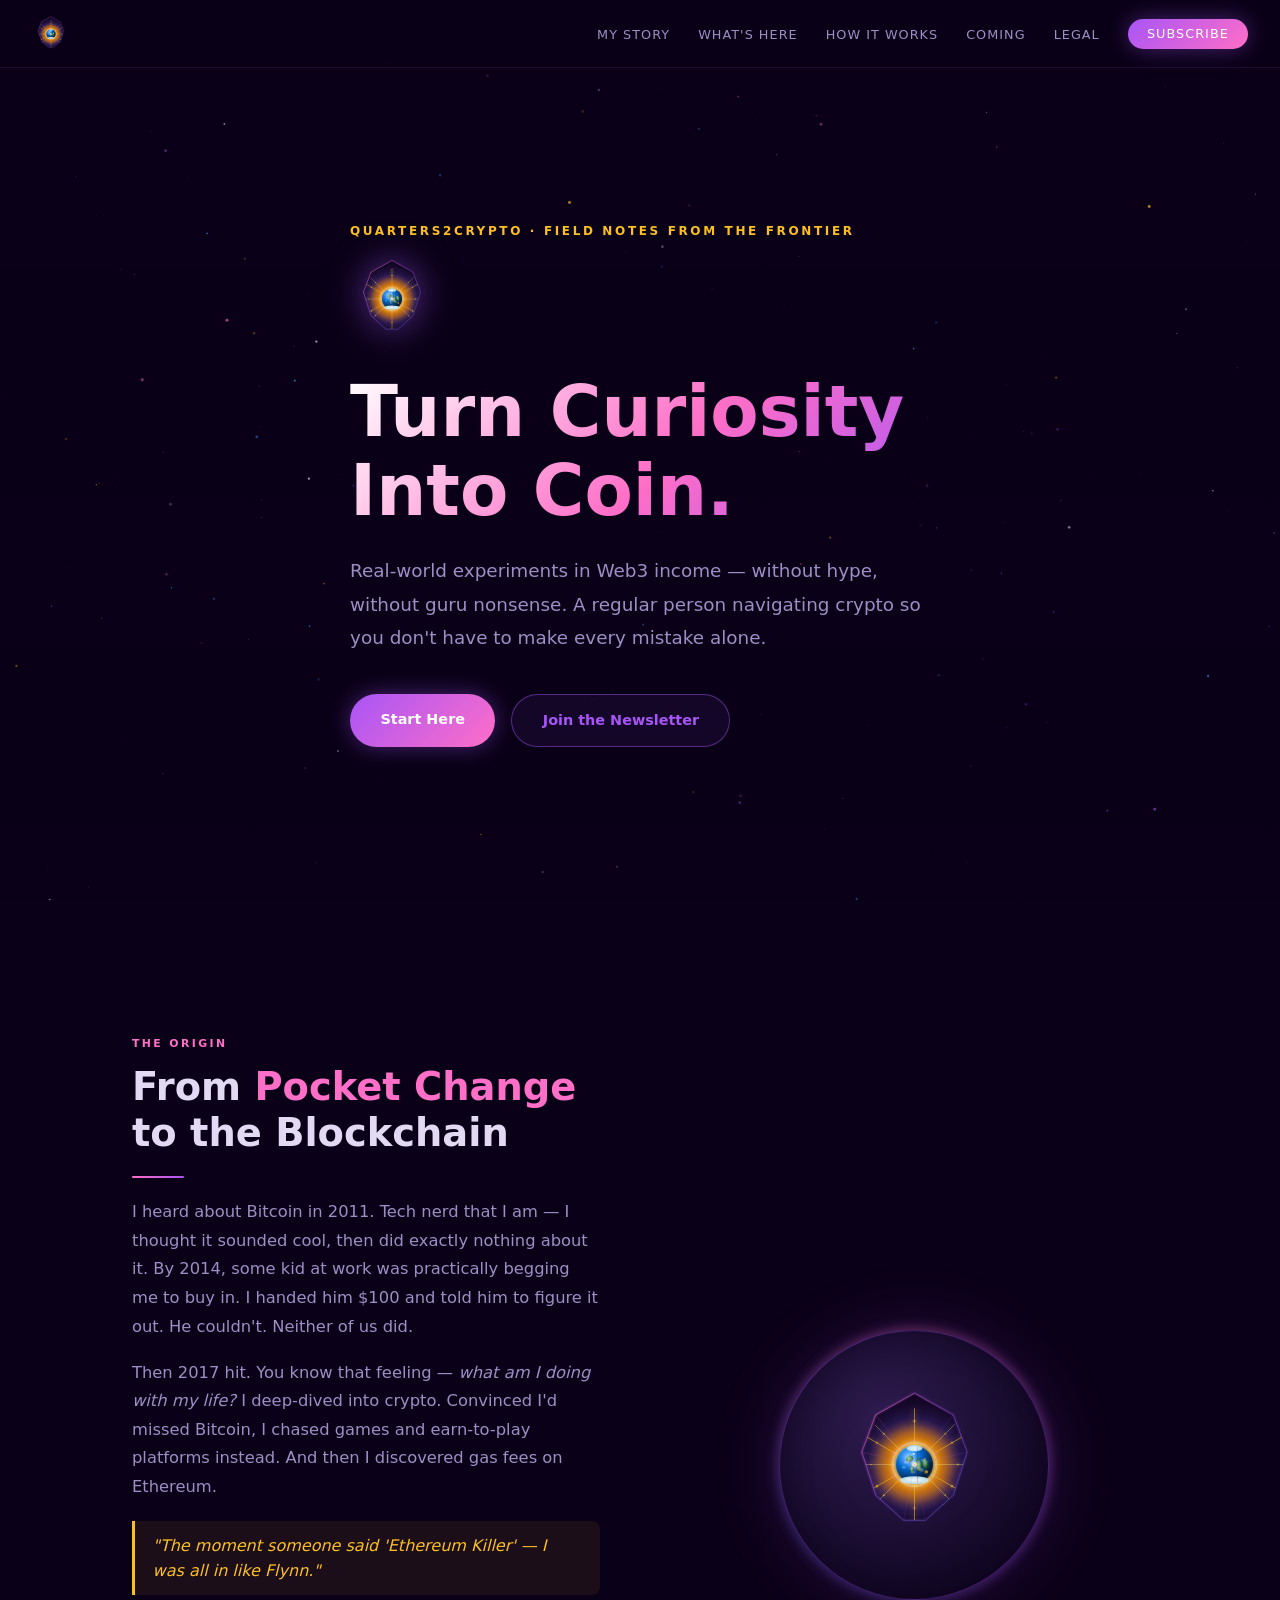
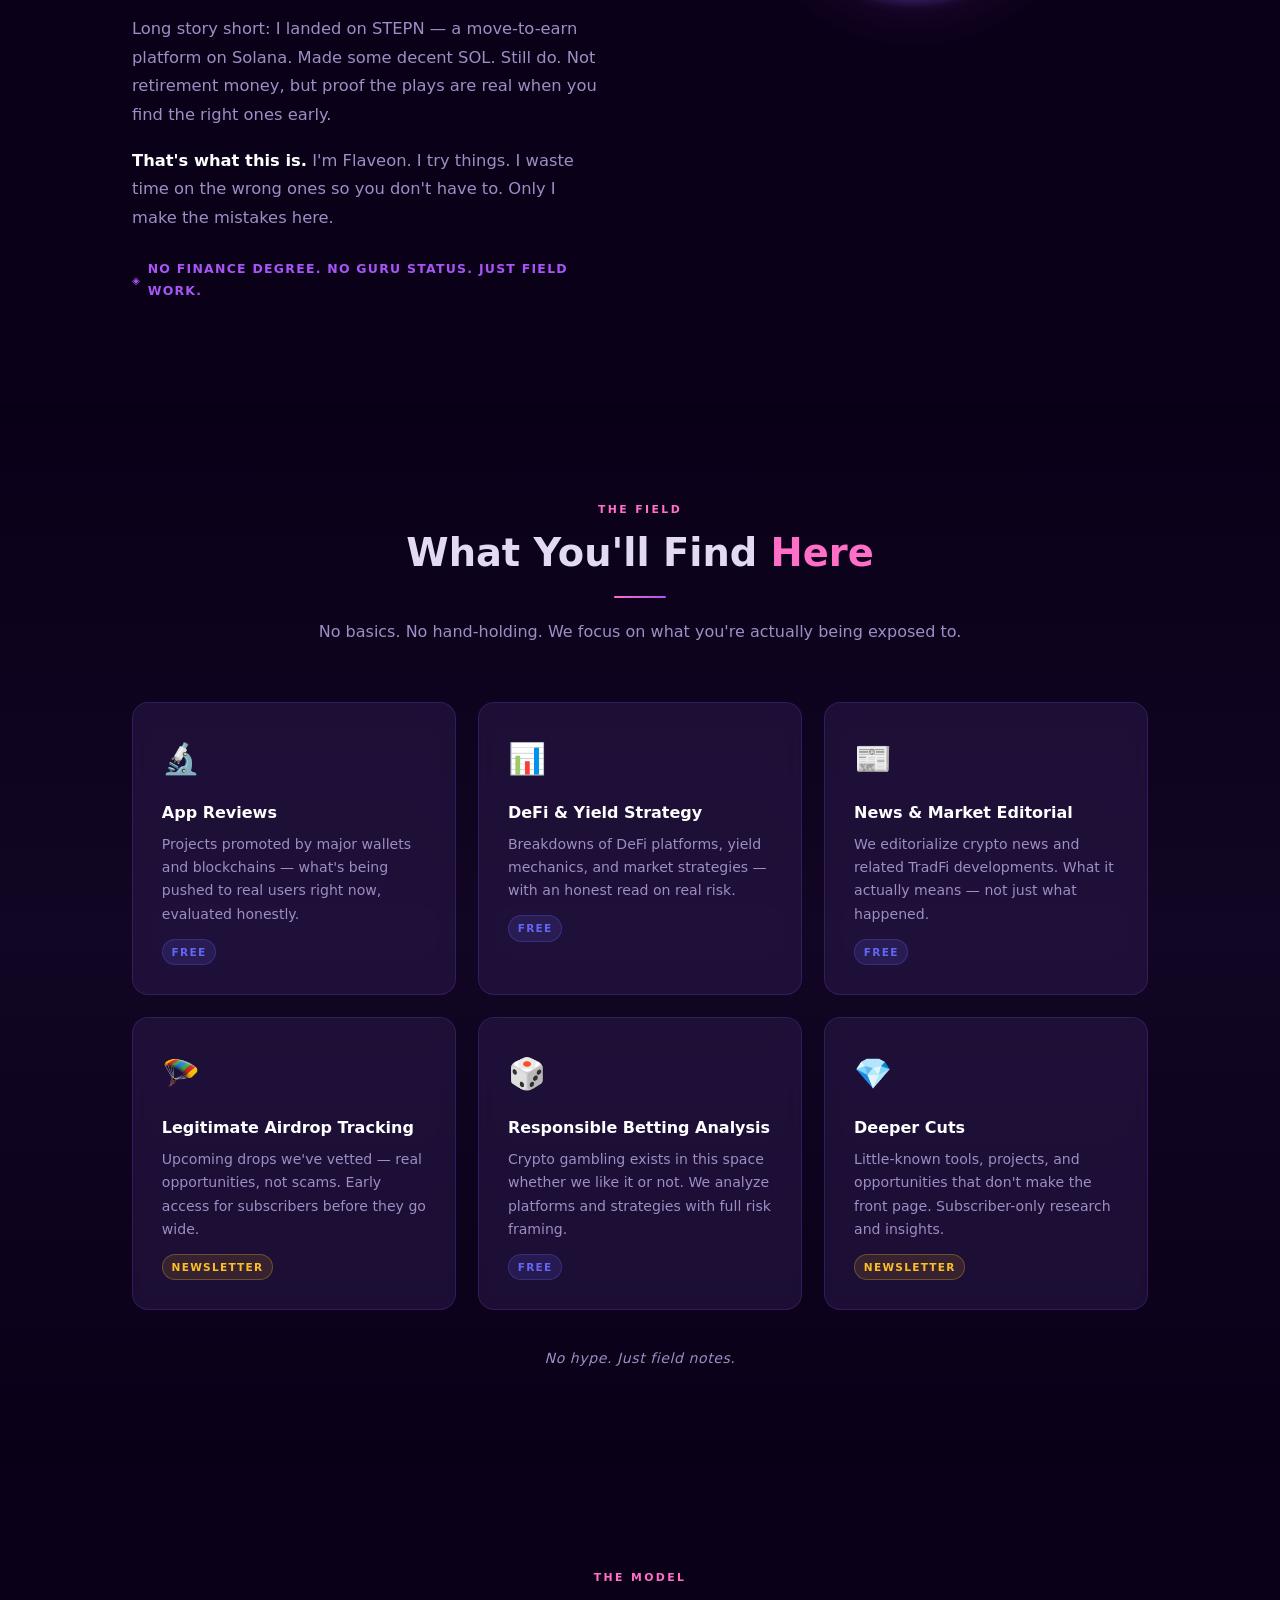
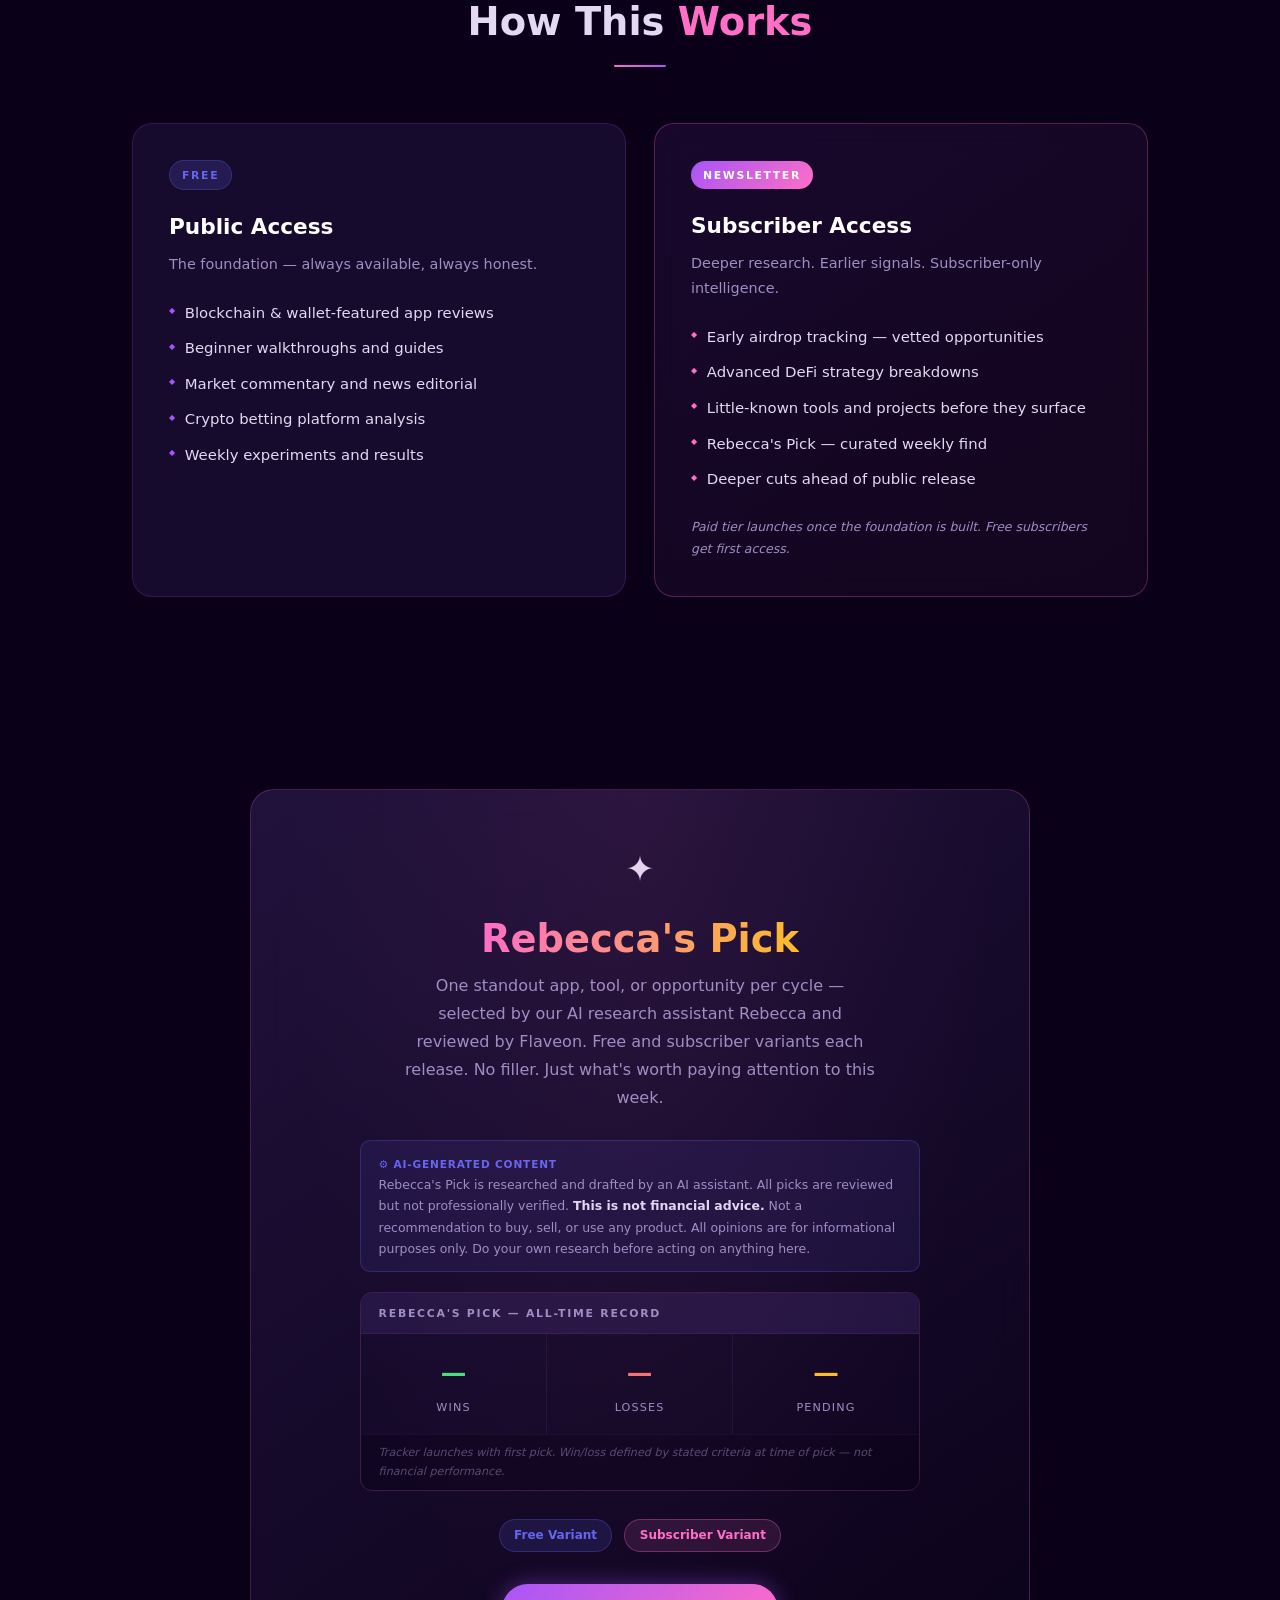
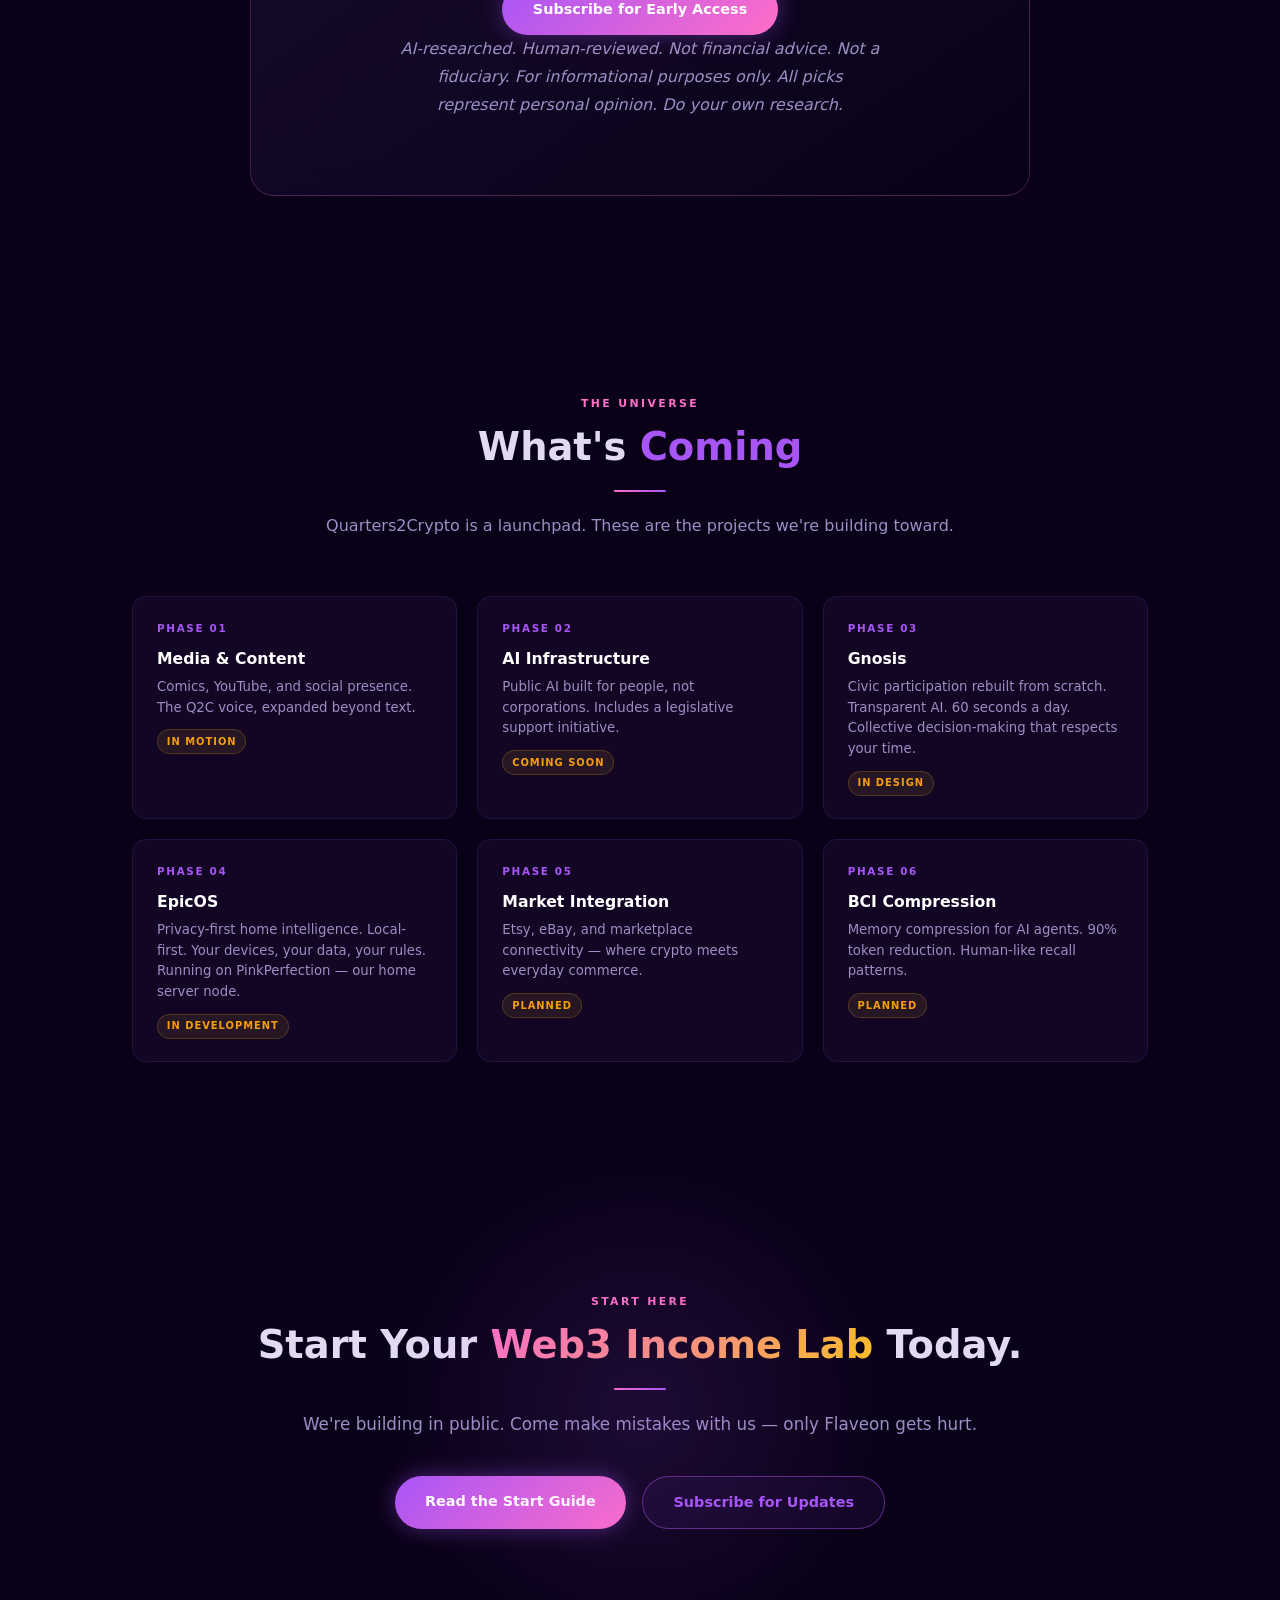
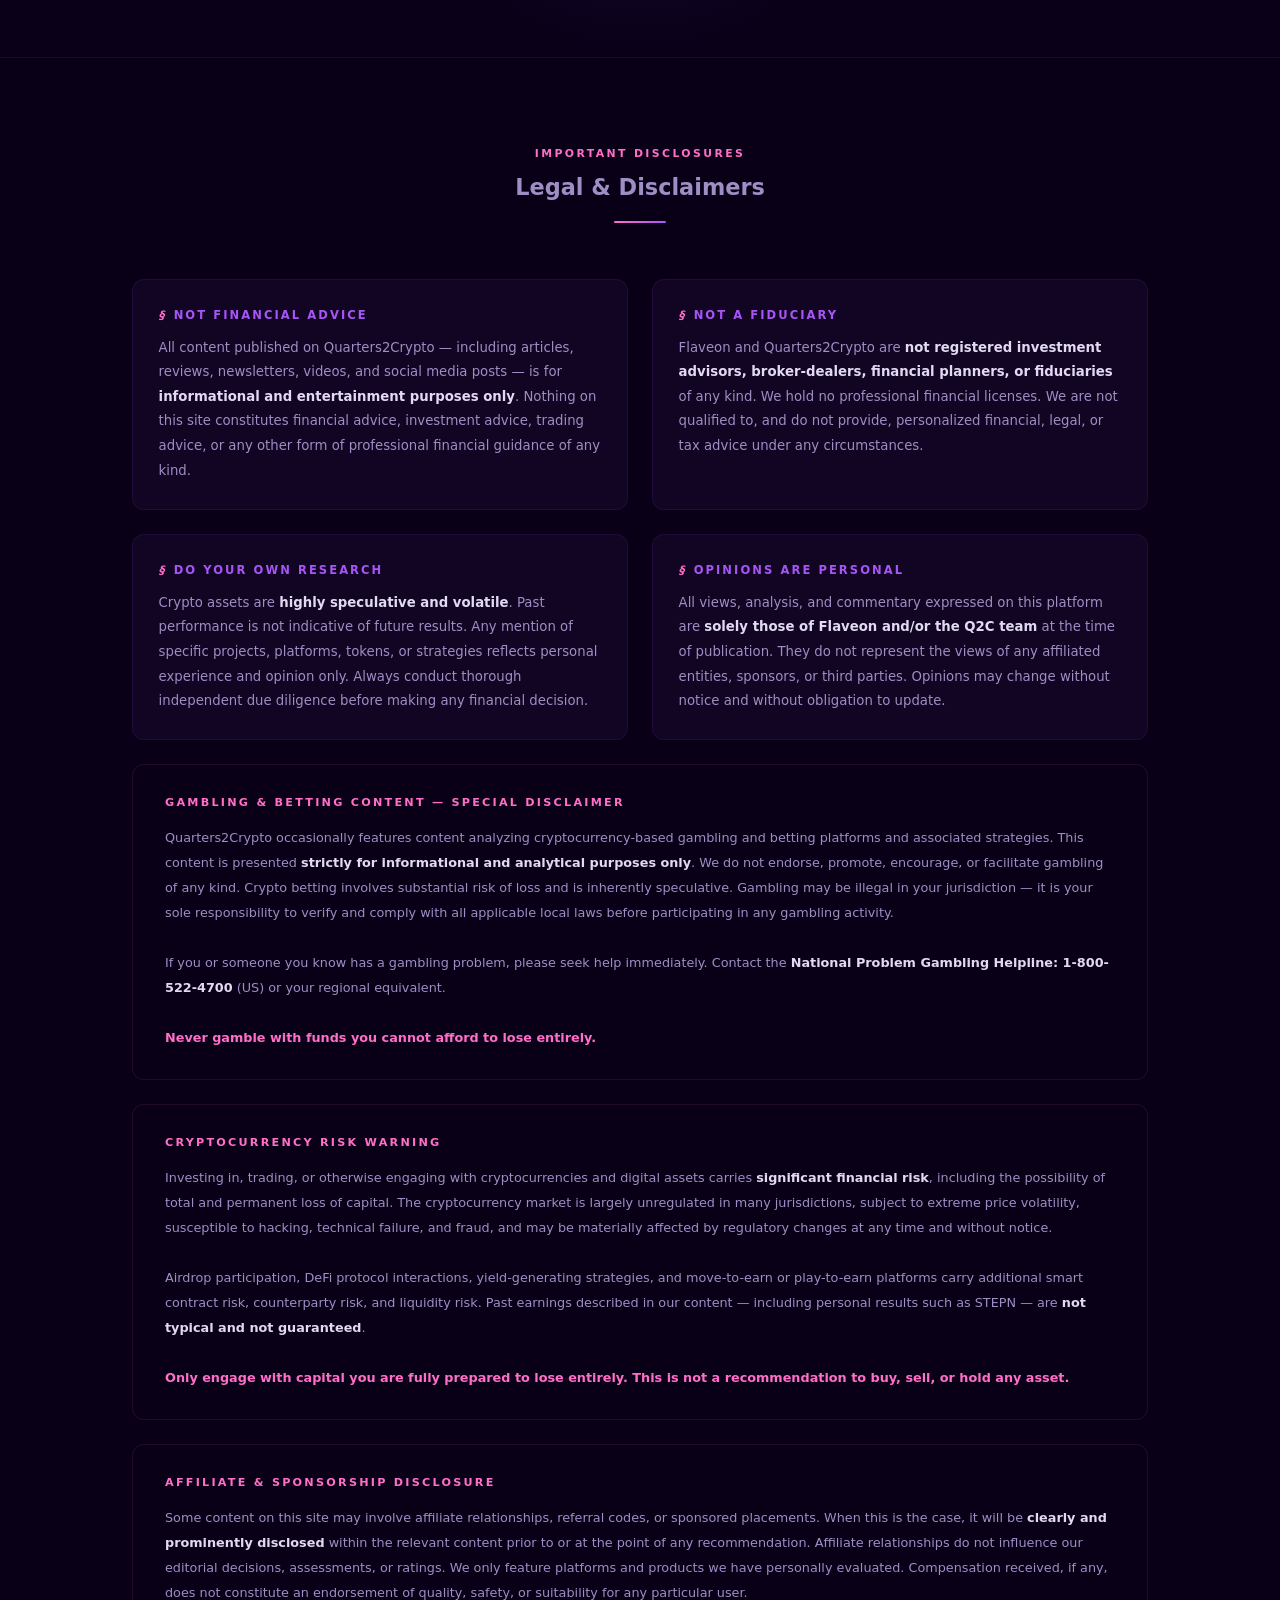
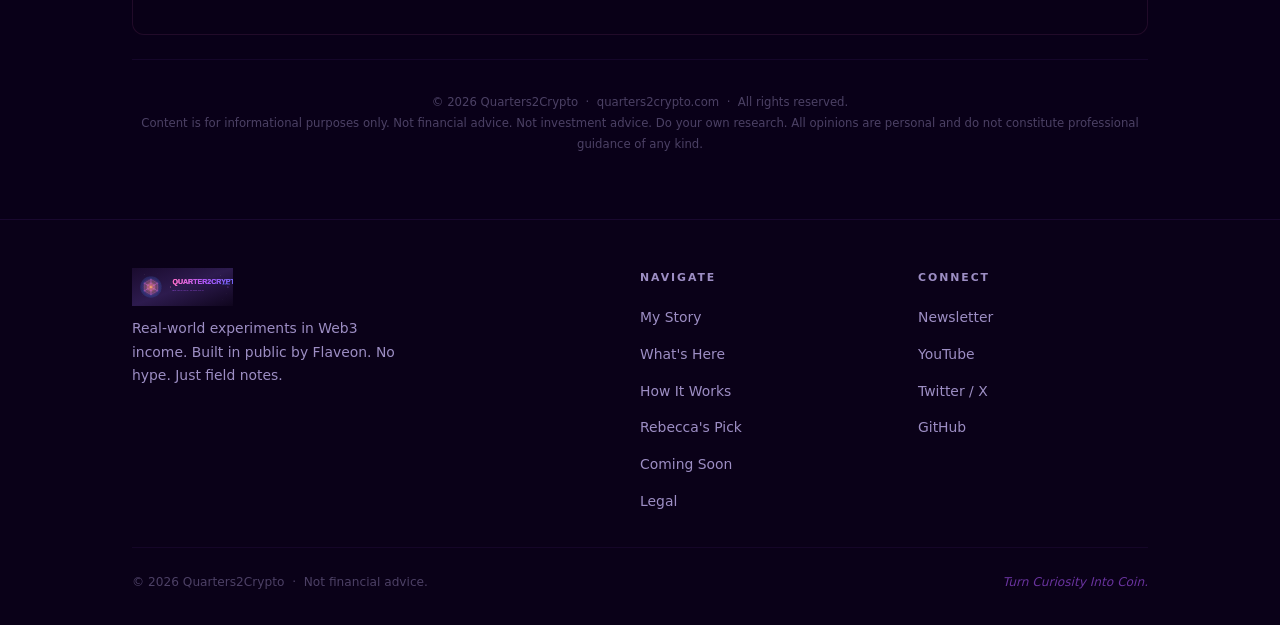
==== index.html @ 743b3852 "Deploy site with index.html, SVG assets, and .nojekyll Adds the full Q2C landing page, logo/icon SVG" ====
<!DOCTYPE html>
<html lang="en">
<head>
  <meta charset="UTF-8">
  <meta name="viewport" content="width=device-width, initial-scale=1.0">
  <title>Quarters2Crypto — Turn Curiosity Into Coin</title>
  <meta name="description" content="Real-world experiments in Web3 income — without hype, without guru nonsense. App reviews, DeFi breakdowns, airdrop tracking, and more by Flaveon.">
  <style>
    :root {
      --bg-0:       #0a0118;
      --bg-1:       #1a0b2e;
      --bg-2:       #2d1b4e;
      --pink:       #ff6ec7;
      --violet:     #a855f7;
      --indigo:     #6366f1;
      --gold:       #fbbf24;
      --gold-dim:   #f59e0b;
      --blue:       #4da6ff;
      --white:      #ffffff;
      --text:       #e2d9f3;
      --muted:      #9d8ec4;
      --card:       rgba(45,27,78,0.5);
      --border:     rgba(168,85,247,0.18);
      --nav-h:      68px;
      --glow-v:     0 0 22px rgba(168,85,247,0.4);
      --glow-p:     0 0 22px rgba(255,110,199,0.4);
      --glow-g:     0 0 22px rgba(251,191,36,0.35);
      --ease:       0.3s ease;
      --radius:     16px;
    }
    *, *::before, *::after { box-sizing: border-box; margin: 0; padding: 0; }
    html { scroll-behavior: smooth; }
    body {
      font-family: 'Segoe UI', system-ui, -apple-system, sans-serif;
      background: var(--bg-0);
      color: var(--text);
      line-height: 1.75;
      overflow-x: hidden;
    }
    a { color: var(--violet); text-decoration: none; transition: color var(--ease); }
    a:hover { color: var(--pink); }
    img { max-width: 100%; display: block; }

    /* ── STARFIELD ─────────────────────────────────── */
    #starfield {
      position: fixed; inset: 0;
      pointer-events: none; z-index: 0;
    }

    /* ── NAV ───────────────────────────────────────── */
    #nav {
      position: fixed; top: 0; left: 0; right: 0;
      height: var(--nav-h);
      display: flex; align-items: center; justify-content: space-between;
      padding: 0 2rem;
      background: rgba(10,1,24,0.82);
      backdrop-filter: blur(18px);
      -webkit-backdrop-filter: blur(18px);
      border-bottom: 1px solid rgba(168,85,247,0.12);
      z-index: 999;
      transition: background var(--ease);
    }
    #nav.scrolled { background: rgba(10,1,24,0.97); }
    .nav-brand {
      display: flex; align-items: center; gap: 0.7rem;
      text-decoration: none; flex-shrink: 0;
    }
    .nav-brand img { height: 38px; width: auto; }
    .nav-brand-text {
      font-size: 0.9rem; font-weight: 700;
      letter-spacing: 0.04em;
      background: linear-gradient(90deg, var(--pink), var(--violet));
      -webkit-background-clip: text; -webkit-text-fill-color: transparent;
      background-clip: text;
      display: none;
    }
    .nav-links {
      list-style: none; display: flex;
      align-items: center; gap: 1.75rem;
    }
    .nav-links a {
      font-size: 0.8rem; font-weight: 500;
      letter-spacing: 0.08em; text-transform: uppercase;
      color: var(--muted); transition: color var(--ease);
    }
    .nav-links a:hover, .nav-links a.active { color: var(--pink); }
    .nav-sub {
      padding: 0.45rem 1.2rem;
      background: linear-gradient(135deg, var(--violet), var(--pink));
      border-radius: 999px; font-size: 0.8rem; font-weight: 700;
      color: #fff !important; letter-spacing: 0.04em;
      box-shadow: var(--glow-v);
      transition: box-shadow var(--ease), transform var(--ease);
    }
    .nav-sub:hover { box-shadow: var(--glow-p); transform: translateY(-1px); color: #fff !important; }
    .hamburger {
      display: none; flex-direction: column;
      gap: 5px; cursor: pointer; padding: 4px;
    }
    .hamburger span {
      display: block; width: 22px; height: 2px;
      background: var(--text); border-radius: 2px;
      transition: all var(--ease);
    }

    /* ── LAYOUT HELPERS ────────────────────────────── */
    .wrap { max-width: 1080px; margin: 0 auto; padding: 0 2rem; }
    section { position: relative; z-index: 1; }
    .eyebrow {
      display: inline-block; font-size: 0.68rem; font-weight: 800;
      letter-spacing: 0.22em; text-transform: uppercase;
      color: var(--pink); margin-bottom: 0.7rem;
    }
    .divider {
      width: 52px; height: 2px; border-radius: 2px;
      background: linear-gradient(90deg, var(--pink), var(--violet));
      margin: 1.25rem 0;
    }
    .divider.c { margin: 1.25rem auto; }
    h1 { font-size: clamp(2.4rem,6vw,4.4rem); line-height: 1.12; font-weight: 800; }
    h2 { font-size: clamp(1.7rem,4vw,2.4rem); line-height: 1.2; font-weight: 700; }
    h3 { font-size: 1.1rem; font-weight: 700; }
    .grad-text {
      background: linear-gradient(135deg, #fff 0%, var(--pink) 55%, var(--violet) 100%);
      -webkit-background-clip: text; -webkit-text-fill-color: transparent;
      background-clip: text;
    }
    .pink { color: var(--pink); }
    .gold { color: var(--gold); }
    .violet { color: var(--violet); }

    /* reveal animation */
    .rv { opacity: 0; transform: translateY(22px); transition: opacity 0.65s ease, transform 0.65s ease; }
    .rv.in { opacity: 1; transform: none; }

    /* ── HERO ──────────────────────────────────────── */
    #hero {
      min-height: 100vh;
      display: flex; align-items: center;
      padding-top: var(--nav-h);
      overflow: hidden;
    }
    .hero-bg {
      position: absolute; inset: 0;
      background: url("Quarters2Crypto/Q2C%20Pics/ChatGPT%20Image%20Feb%2014%2C%202026%2C%2001_02_49%20PM.png") center 28% / cover no-repeat;
      opacity: 0.28; z-index: 0;
    }
    .hero-bg::after {
      content: '';
      position: absolute; inset: 0;
      background: linear-gradient(to bottom,
        rgba(10,1,24,0.15) 0%,
        rgba(10,1,24,0.5) 50%,
        rgba(10,1,24,1) 100%);
    }
    .hero-inner {
      position: relative; z-index: 2;
      max-width: 780px;
    }
    .hero-icon {
      width: 84px; height: 84px;
      margin-bottom: 2rem;
      animation: levitate 7s ease-in-out infinite;
      filter: drop-shadow(0 0 18px rgba(168,85,247,0.5));
    }
    @keyframes levitate {
      0%,100% { transform: translateY(0) rotate(0deg); }
      50%      { transform: translateY(-11px) rotate(2deg); }
    }
    .hero-alias {
      font-size: 0.75rem; font-weight: 700;
      letter-spacing: 0.22em; text-transform: uppercase;
      color: var(--gold); margin-bottom: 0.9rem;
    }
    .hero-sub {
      font-size: 1.15rem; color: var(--muted);
      max-width: 580px; margin: 1.5rem 0 2.5rem;
      line-height: 1.8;
    }
    .hero-ctas { display: flex; gap: 1rem; flex-wrap: wrap; }
    .btn {
      display: inline-block; padding: 0.8rem 1.9rem;
      border-radius: 999px; font-weight: 700;
      font-size: 0.9rem; transition: all var(--ease);
    }
    .btn-fill {
      background: linear-gradient(135deg, var(--violet), var(--pink));
      color: #fff; box-shadow: var(--glow-v);
    }
    .btn-fill:hover { color: #fff; box-shadow: var(--glow-p); transform: translateY(-2px); }
    .btn-outline {
      border: 1px solid rgba(168,85,247,0.45);
      color: var(--violet);
      background: rgba(168,85,247,0.07);
      backdrop-filter: blur(8px);
    }
    .btn-outline:hover { color: var(--pink); border-color: rgba(255,110,199,0.5); background: rgba(255,110,199,0.07); }

    /* ── STORY ─────────────────────────────────────── */
    #story { padding: 8rem 0 6rem; }
    .story-grid {
      display: grid; grid-template-columns: 1fr 1fr;
      gap: 5rem; align-items: center;
    }
    .story-orb-wrap { display: flex; justify-content: center; align-items: center; }
    .story-orb {
      width: 270px; height: 270px; border-radius: 50%;
      background: radial-gradient(circle at 38% 32%, var(--bg-2), var(--bg-0));
      border: 1px solid rgba(168,85,247,0.28);
      display: flex; align-items: center; justify-content: center;
      box-shadow: 0 0 70px rgba(168,85,247,0.15),
                  0 0 140px rgba(255,110,199,0.06),
                  inset 0 0 50px rgba(10,1,24,0.6);
      position: relative;
    }
    .story-orb::after {
      content: ''; position: absolute; inset: -3px;
      border-radius: 50%;
      background: conic-gradient(var(--pink), var(--violet), var(--indigo), var(--pink));
      z-index: -1; opacity: 0.35; filter: blur(6px);
      animation: spin 12s linear infinite;
    }
    @keyframes spin { to { transform: rotate(360deg); } }
    .story-orb img { width: 155px; height: 155px; }
    .story-copy h2 { margin-bottom: 0.25rem; }
    .story-copy p { color: var(--muted); font-size: 1.02rem; margin-bottom: 1.1rem; }
    .story-copy strong { color: var(--white); }
    .pull-quote {
      padding: 0.7rem 1.1rem;
      border-left: 3px solid var(--gold);
      background: rgba(251,191,36,0.07);
      border-radius: 0 8px 8px 0;
      color: var(--gold); font-style: italic;
      font-size: 1rem; margin: 1.25rem 0;
      line-height: 1.6;
    }
    .story-tag {
      display: inline-flex; align-items: center; gap: 0.4rem;
      margin-top: 0.5rem;
      font-size: 0.78rem; font-weight: 700;
      letter-spacing: 0.1em; text-transform: uppercase;
      color: var(--violet);
    }
    .story-tag::before { content: '◈'; font-size: 0.65rem; }

    /* ── WHAT'S HERE ───────────────────────────────── */
    #what-here {
      padding: 6rem 0;
      background: linear-gradient(180deg, transparent, rgba(45,27,78,0.22), transparent);
    }
    .sec-head { text-align: center; margin-bottom: 3.5rem; }
    .sec-head h2 { margin-bottom: 0.3rem; }
    .sec-sub { color: var(--muted); margin-top: 0.6rem; font-size: 1rem; }
    .features {
      display: grid; grid-template-columns: repeat(3, 1fr);
      gap: 1.4rem;
    }
    .f-card {
      padding: 1.8rem;
      background: var(--card);
      border: 1px solid var(--border);
      border-radius: var(--radius);
      backdrop-filter: blur(12px);
      transition: all var(--ease);
      position: relative; overflow: hidden;
    }
    .f-card::after {
      content: ''; position: absolute;
      top: 0; left: 0; right: 0; height: 2px;
      background: linear-gradient(90deg, transparent, var(--violet), transparent);
      opacity: 0; transition: opacity var(--ease);
    }
    .f-card:hover { border-color: rgba(168,85,247,0.38); transform: translateY(-4px); box-shadow: 0 14px 42px rgba(10,1,24,0.5); }
    .f-card:hover::after { opacity: 1; }
    .f-icon { font-size: 1.9rem; margin-bottom: 0.85rem; display: block; }
    .f-card h3 { color: var(--white); margin-bottom: 0.4rem; font-size: 1rem; }
    .f-card p { color: var(--muted); font-size: 0.88rem; line-height: 1.65; }
    .badge {
      display: inline-block; margin-top: 0.8rem;
      font-size: 0.66rem; font-weight: 800;
      letter-spacing: 0.12em; text-transform: uppercase;
      padding: 0.18rem 0.55rem; border-radius: 999px;
    }
    .b-free { background: rgba(99,102,241,0.15); color: var(--indigo); border: 1px solid rgba(99,102,241,0.28); }
    .b-sub  { background: rgba(251,191,36,0.12);  color: var(--gold);   border: 1px solid rgba(251,191,36,0.28); }
    .features-note {
      text-align: center; margin-top: 2.25rem;
      font-size: 0.88rem; color: var(--muted); font-style: italic;
      letter-spacing: 0.04em;
    }

    /* ── HOW IT WORKS ──────────────────────────────── */
    #how-it-works { padding: 6rem 0; }
    .tiers { display: grid; grid-template-columns: 1fr 1fr; gap: 1.75rem; margin-top: 3rem; }
    .tier {
      padding: 2.25rem; border-radius: 20px;
      border: 1px solid var(--border);
      backdrop-filter: blur(12px);
      position: relative; overflow: hidden;
    }
    .tier.t-free { background: rgba(45,27,78,0.42); }
    .tier.t-sub  {
      background: linear-gradient(145deg, rgba(168,85,247,0.09), rgba(255,110,199,0.04));
      border-color: rgba(255,110,199,0.28);
    }
    .tier-label {
      display: inline-block; margin-bottom: 1.1rem;
      font-size: 0.68rem; font-weight: 800;
      letter-spacing: 0.15em; text-transform: uppercase;
      padding: 0.28rem 0.75rem; border-radius: 999px;
    }
    .t-free .tier-label { background: rgba(99,102,241,0.18); color: var(--indigo); border: 1px solid rgba(99,102,241,0.28); }
    .t-sub  .tier-label { background: linear-gradient(135deg,var(--violet),var(--pink)); color: #fff; }
    .tier h3 { font-size: 1.35rem; color: var(--white); margin-bottom: 0.4rem; }
    .tier-desc { color: var(--muted); font-size: 0.9rem; margin-bottom: 1.4rem; }
    .tier-list { list-style: none; display: flex; flex-direction: column; gap: 0.6rem; }
    .tier-list li {
      display: flex; align-items: flex-start; gap: 0.6rem;
      font-size: 0.93rem; color: var(--text);
    }
    .tier-list li::before {
      content: '◆'; font-size: 0.5rem;
      color: var(--violet); margin-top: 0.55em; flex-shrink: 0;
    }
    .t-sub .tier-list li::before { color: var(--pink); }
    .tier-note {
      margin-top: 1.5rem; font-size: 0.78rem;
      color: var(--muted); font-style: italic;
    }

    /* ── REBECCA'S PICK ────────────────────────────── */
    #rebeccas-pick { padding: 6rem 0; }
    .pick-wrap {
      max-width: 780px; margin: 0 auto;
      padding: 3rem 2.5rem;
      border-radius: 24px;
      background: linear-gradient(145deg, rgba(45,27,78,0.65), rgba(10,1,24,0.85));
      border: 1px solid rgba(255,110,199,0.22);
      text-align: center;
      backdrop-filter: blur(18px);
      position: relative; overflow: hidden;
    }
    .pick-wrap::before {
      content: ''; position: absolute; inset: 0;
      background: radial-gradient(ellipse at 50% 0%, rgba(255,110,199,0.07), transparent 65%);
      pointer-events: none;
    }
    .pick-icon { font-size: 2.2rem; display: block; margin-bottom: 1rem; }
    .pick-wrap h2 { margin-bottom: 0.65rem; }
    .pick-wrap h2 span {
      background: linear-gradient(90deg, var(--pink), var(--gold));
      -webkit-background-clip: text; -webkit-text-fill-color: transparent;
      background-clip: text;
    }
    .pick-wrap p { color: var(--muted); font-size: 1rem; max-width: 480px; margin: 0 auto 1.75rem; }
    .pick-badges { display: flex; gap: 0.75rem; justify-content: center; flex-wrap: wrap; margin-bottom: 2rem; }
    .pick-badge {
      padding: 0.32rem 0.9rem; border-radius: 999px;
      font-size: 0.75rem; font-weight: 700;
    }
    .pb-free { background: rgba(99,102,241,0.14); border: 1px solid rgba(99,102,241,0.28); color: var(--indigo); }
    .pb-paid { background: rgba(255,110,199,0.12); border: 1px solid rgba(255,110,199,0.32); color: var(--pink); }
    .pick-disclaimer {
      margin-top: 1.5rem; font-size: 0.75rem;
      color: rgba(157,142,196,0.55); font-style: italic;
    }

    /* ── COMING ────────────────────────────────────── */
    #coming { padding: 6rem 0; }
    .roadmap {
      display: grid; grid-template-columns: repeat(3,1fr);
      gap: 1.25rem; margin-top: 3rem;
    }
    .rm-card {
      padding: 1.4rem 1.5rem;
      background: rgba(26,11,46,0.6);
      border: 1px solid rgba(99,102,241,0.14);
      border-radius: 14px; backdrop-filter: blur(8px);
      transition: all var(--ease);
    }
    .rm-card:hover { border-color: rgba(168,85,247,0.3); transform: translateY(-3px); }
    .rm-num {
      font-size: 0.65rem; font-weight: 800;
      letter-spacing: 0.16em; text-transform: uppercase;
      color: var(--violet); margin-bottom: 0.45rem;
    }
    .rm-card h3 { font-size: 0.98rem; color: var(--white); margin-bottom: 0.3rem; }
    .rm-card p { font-size: 0.83rem; color: var(--muted); line-height: 1.55; }
    .rm-status {
      display: inline-block; margin-top: 0.7rem;
      font-size: 0.62rem; font-weight: 800;
      letter-spacing: 0.1em; text-transform: uppercase;
      padding: 0.18rem 0.55rem; border-radius: 999px;
      background: rgba(251,191,36,0.09);
      color: var(--gold-dim);
      border: 1px solid rgba(251,191,36,0.2);
    }

    /* ── FINAL CTA ─────────────────────────────────── */
    #cta-final {
      padding: 8rem 0; text-align: center;
    }
    .cta-glow {
      position: absolute;
      width: 520px; height: 520px; border-radius: 50%;
      background: radial-gradient(circle, rgba(168,85,247,0.13), transparent 70%);
      top: 50%; left: 50%; transform: translate(-50%,-50%);
      pointer-events: none;
    }
    #cta-final h2 span {
      background: linear-gradient(135deg, var(--pink), var(--gold));
      -webkit-background-clip: text; -webkit-text-fill-color: transparent;
      background-clip: text;
    }
    #cta-final p { color: var(--muted); font-size: 1.05rem; margin: 1rem 0 2.25rem; }
    .cta-row { display: flex; gap: 1rem; justify-content: center; flex-wrap: wrap; }

    /* ── LEGAL ─────────────────────────────────────── */
    #legal {
      padding: 5rem 0 4rem;
      background: rgba(10,1,24,0.75);
      border-top: 1px solid rgba(168,85,247,0.1);
    }
    #legal .sec-head h2 { color: var(--muted); font-size: 1.4rem; }
    .legal-grid {
      display: grid; grid-template-columns: 1fr 1fr;
      gap: 1.5rem; margin-bottom: 1.5rem;
    }
    .l-block {
      padding: 1.6rem;
      background: rgba(26,11,46,0.5);
      border: 1px solid rgba(168,85,247,0.1);
      border-radius: 12px;
    }
    .l-block h3 {
      font-size: 0.72rem; font-weight: 800;
      letter-spacing: 0.18em; text-transform: uppercase;
      color: var(--violet); margin-bottom: 0.65rem;
      display: flex; align-items: center; gap: 0.45rem;
    }
    .l-block h3::before { content: '§'; color: var(--pink); font-style: italic; }
    .l-block p { font-size: 0.83rem; color: var(--muted); line-height: 1.85; }
    .l-full {
      padding: 1.75rem 2rem; margin-bottom: 1.5rem;
      background: rgba(10,1,24,0.55);
      border: 1px solid rgba(255,110,199,0.1);
      border-radius: 12px;
    }
    .l-full h3 {
      font-size: 0.7rem; font-weight: 800;
      letter-spacing: 0.2em; text-transform: uppercase;
      color: var(--pink); margin-bottom: 0.85rem;
    }
    .l-full p { font-size: 0.8rem; color: var(--muted); line-height: 1.95; }
    .legal-stamp {
      text-align: center; padding-top: 2rem;
      border-top: 1px solid rgba(168,85,247,0.08);
      font-size: 0.73rem;
      color: rgba(157,142,196,0.45);
      line-height: 1.8;
    }

    /* ── FOOTER ────────────────────────────────────── */
    footer {
      padding: 3rem 0 2rem;
      border-top: 1px solid rgba(168,85,247,0.1);
      position: relative; z-index: 1;
    }
    .footer-grid {
      display: grid; grid-template-columns: 2fr 1fr 1fr;
      gap: 3rem; margin-bottom: 2rem;
    }
    .footer-brand img { height: 38px; width: auto; }
    .footer-brand p {
      color: var(--muted); font-size: 0.87rem;
      margin-top: 0.7rem; max-width: 280px; line-height: 1.7;
    }
    .footer-col h4 {
      font-size: 0.68rem; font-weight: 800;
      letter-spacing: 0.18em; text-transform: uppercase;
      color: var(--muted); margin-bottom: 1rem;
    }
    .footer-col ul { list-style: none; display: flex; flex-direction: column; gap: 0.55rem; }
    .footer-col ul a { font-size: 0.87rem; color: var(--muted); transition: color var(--ease); }
    .footer-col ul a:hover { color: var(--pink); }
    .footer-bottom {
      display: flex; justify-content: space-between; align-items: center;
      padding-top: 1.5rem;
      border-top: 1px solid rgba(168,85,247,0.07);
      font-size: 0.76rem; color: rgba(157,142,196,0.45);
      flex-wrap: wrap; gap: 0.75rem;
    }
    .footer-tag { color: var(--violet); opacity: 0.6; font-style: italic; }

    /* ── RESPONSIVE ────────────────────────────────── */
    @media (max-width: 900px) {
      .story-grid    { grid-template-columns: 1fr; gap: 3rem; }
      .story-orb-wrap { order: -1; }
      .features      { grid-template-columns: repeat(2,1fr); }
      .tiers         { grid-template-columns: 1fr; }
      .roadmap       { grid-template-columns: repeat(2,1fr); }
      .footer-grid   { grid-template-columns: 1fr 1fr; }
      .footer-brand  { grid-column: 1/-1; }
      .legal-grid    { grid-template-columns: 1fr; }
    }
    @media (max-width: 600px) {
      .nav-links { display: none; }
      .hamburger { display: flex; }
      .nav-links.open {
        display: flex; flex-direction: column;
        position: fixed; top: var(--nav-h); left: 0; right: 0;
        background: rgba(10,1,24,0.98);
        backdrop-filter: blur(18px);
        padding: 2rem; gap: 1.5rem;
        border-bottom: 1px solid rgba(168,85,247,0.14);
        z-index: 998;
      }
      .features    { grid-template-columns: 1fr; }
      .roadmap     { grid-template-columns: 1fr; }
      .footer-grid { grid-template-columns: 1fr; }
    }
  </style>
</head>
<body>

<canvas id="starfield"></canvas>

<!-- ═══════════════════════════════════════════════
     NAV
════════════════════════════════════════════════ -->
<nav id="nav">
  <a href="#hero" class="nav-brand">
    <img src="Quarters2Crypto/Q2C%20Pics/quarter2crypto_icon_v2.svg" alt="Q2C Icon">
    <span class="nav-brand-text">Quarters2Crypto</span>
  </a>
  <ul class="nav-links" id="nav-links">
    <li><a href="#story">My Story</a></li>
    <li><a href="#what-here">What's Here</a></li>
    <li><a href="#how-it-works">How It Works</a></li>
    <li><a href="#coming">Coming</a></li>
    <li><a href="#legal">Legal</a></li>
    <li><a href="https://substack.com/@quarters2crypto" target="_blank" rel="noopener" class="nav-sub">Subscribe</a></li>
  </ul>
  <div class="hamburger" id="hamburger" role="button" tabindex="0" aria-label="Toggle menu">
    <span></span><span></span><span></span>
  </div>
</nav>

<!-- ═══════════════════════════════════════════════
     HERO
════════════════════════════════════════════════ -->
<section id="hero">
  <div class="hero-bg"></div>
  <div class="wrap">
    <div class="hero-inner">
      <p class="hero-alias">Quarters2Crypto · Field Notes from the Frontier</p>
      <img src="Quarters2Crypto/Q2C%20Pics/quarter2crypto_icon_v2.svg" alt="Q2C Emblem" class="hero-icon">
      <h1 class="grad-text">Turn Curiosity<br>Into Coin.</h1>
      <p class="hero-sub">
        Real-world experiments in Web3 income — without hype, without guru nonsense.
        A regular person navigating crypto so you don't have to make every mistake alone.
      </p>
      <div class="hero-ctas">
        <a href="#story" class="btn btn-fill">Start Here</a>
        <a href="https://substack.com/@quarters2crypto" target="_blank" rel="noopener" class="btn btn-outline">Join the Newsletter</a>
      </div>
    </div>
  </div>
</section>

<!-- ═══════════════════════════════════════════════
     STORY
════════════════════════════════════════════════ -->
<section id="story">
  <div class="wrap">
    <div class="story-grid">
      <div class="story-copy rv">
        <span class="eyebrow">The Origin</span>
        <h2>From <span class="pink">Pocket Change</span><br>to the Blockchain</h2>
        <div class="divider"></div>
        <p>
          I heard about Bitcoin in 2011. Tech nerd that I am — I thought it sounded cool,
          then did exactly nothing about it. By 2014, some kid at work was practically begging
          me to buy in. I handed him $100 and told him to figure it out. He couldn't.
          Neither of us did.
        </p>
        <p>
          Then 2017 hit. You know that feeling — <em>what am I doing with my life?</em>
          I deep-dived into crypto. Convinced I'd missed Bitcoin, I chased games and
          earn-to-play platforms instead. And then I discovered gas fees on Ethereum.
        </p>
        <div class="pull-quote">
          "The moment someone said 'Ethereum Killer' — I was all in like Flynn."
        </div>
        <p>
          Long story short: I landed on STEPN — a move-to-earn platform on Solana.
          Made some decent SOL. Still do. Not retirement money, but proof the plays are
          real when you find the right ones early.
        </p>
        <p>
          <strong>That's what this is.</strong> I'm Flaveon. I try things. I waste time
          on the wrong ones so you don't have to. Only I make the mistakes here.
        </p>
        <span class="story-tag">No finance degree. No guru status. Just field work.</span>
      </div>
      <div class="story-orb-wrap rv">
        <div class="story-orb">
          <img src="Quarters2Crypto/Q2C%20Pics/quarter2crypto_icon_v2.svg" alt="Q2C Emblem">
        </div>
      </div>
    </div>
  </div>
</section>

<!-- ═══════════════════════════════════════════════
     WHAT'S HERE
════════════════════════════════════════════════ -->
<section id="what-here">
  <div class="wrap">
    <div class="sec-head rv">
      <span class="eyebrow">The Field</span>
      <h2>What You'll Find <span class="pink">Here</span></h2>
      <div class="divider c"></div>
      <p class="sec-sub">No basics. No hand-holding. We focus on what you're actually being exposed to.</p>
    </div>
    <div class="features">
      <div class="f-card rv">
        <span class="f-icon">🔬</span>
        <h3>App Reviews</h3>
        <p>Projects promoted by major wallets and blockchains — what's being pushed to real users right now, evaluated honestly.</p>
        <span class="badge b-free">Free</span>
      </div>
      <div class="f-card rv">
        <span class="f-icon">📊</span>
        <h3>DeFi & Yield Strategy</h3>
        <p>Breakdowns of DeFi platforms, yield mechanics, and market strategies — with an honest read on real risk.</p>
        <span class="badge b-free">Free</span>
      </div>
      <div class="f-card rv">
        <span class="f-icon">📰</span>
        <h3>News & Market Editorial</h3>
        <p>We editorialize crypto news and related TradFi developments. What it actually means — not just what happened.</p>
        <span class="badge b-free">Free</span>
      </div>
      <div class="f-card rv">
        <span class="f-icon">🪂</span>
        <h3>Legitimate Airdrop Tracking</h3>
        <p>Upcoming drops we've vetted — real opportunities, not scams. Early access for subscribers before they go wide.</p>
        <span class="badge b-sub">Newsletter</span>
      </div>
      <div class="f-card rv">
        <span class="f-icon">🎲</span>
        <h3>Responsible Betting Analysis</h3>
        <p>Crypto gambling exists in this space whether we like it or not. We analyze platforms and strategies with full risk framing.</p>
        <span class="badge b-free">Free</span>
      </div>
      <div class="f-card rv">
        <span class="f-icon">💎</span>
        <h3>Deeper Cuts</h3>
        <p>Little-known tools, projects, and opportunities that don't make the front page. Subscriber-only research and insights.</p>
        <span class="badge b-sub">Newsletter</span>
      </div>
    </div>
    <p class="features-note">No hype. Just field notes.</p>
  </div>
</section>

<!-- ═══════════════════════════════════════════════
     HOW IT WORKS
════════════════════════════════════════════════ -->
<section id="how-it-works">
  <div class="wrap">
    <div class="sec-head rv">
      <span class="eyebrow">The Model</span>
      <h2>How This <span class="pink">Works</span></h2>
      <div class="divider c"></div>
    </div>
    <div class="tiers">
      <div class="tier t-free rv">
        <span class="tier-label">Free</span>
        <h3>Public Access</h3>
        <p class="tier-desc">The foundation — always available, always honest.</p>
        <ul class="tier-list">
          <li>Blockchain &amp; wallet-featured app reviews</li>
          <li>Beginner walkthroughs and guides</li>
          <li>Market commentary and news editorial</li>
          <li>Crypto betting platform analysis</li>
          <li>Weekly experiments and results</li>
        </ul>
      </div>
      <div class="tier t-sub rv">
        <span class="tier-label">Newsletter</span>
        <h3>Subscriber Access</h3>
        <p class="tier-desc">Deeper research. Earlier signals. Subscriber-only intelligence.</p>
        <ul class="tier-list">
          <li>Early airdrop tracking — vetted opportunities</li>
          <li>Advanced DeFi strategy breakdowns</li>
          <li>Little-known tools and projects before they surface</li>
          <li>Rebecca's Pick — curated weekly find</li>
          <li>Deeper cuts ahead of public release</li>
        </ul>
        <p class="tier-note">Paid tier launches once the foundation is built. Free subscribers get first access.</p>
      </div>
    </div>
  </div>
</section>

<!-- ═══════════════════════════════════════════════
     REBECCA'S PICK
════════════════════════════════════════════════ -->
<section id="rebeccas-pick">
  <div class="wrap">
    <div class="pick-wrap rv">
      <span class="pick-icon">✦</span>
      <h2><span>Rebecca's Pick</span></h2>
      <p>
        One standout app, tool, or opportunity per cycle — selected by our AI research assistant Rebecca
        and reviewed by Flaveon. Free and subscriber variants each release. No filler. Just what's
        worth paying attention to this week.
      </p>

      <!-- AI Disclosure -->
      <div style="
        margin: 0 auto 1.25rem;
        max-width: 560px;
        padding: 0.75rem 1.1rem;
        border-radius: 10px;
        background: rgba(99,102,241,0.1);
        border: 1px solid rgba(99,102,241,0.25);
        font-size: 0.78rem;
        color: var(--muted);
        line-height: 1.7;
        text-align: left;
      ">
        <strong style="color:var(--indigo); letter-spacing:0.08em; text-transform:uppercase; font-size:0.66rem;">⚙ AI-Generated Content</strong><br>
        Rebecca's Pick is researched and drafted by an AI assistant. All picks are reviewed but not professionally verified.
        <strong style="color:var(--text)">This is not financial advice.</strong> Not a recommendation to buy, sell, or use any product.
        All opinions are for informational purposes only. Do your own research before acting on anything here.
      </div>

      <!-- Win / Loss Tracker -->
      <div style="
        margin: 0 auto 1.75rem;
        max-width: 560px;
        border-radius: 12px;
        border: 1px solid rgba(255,110,199,0.18);
        overflow: hidden;
        font-size: 0.85rem;
      ">
        <div style="
          background: rgba(45,27,78,0.7);
          padding: 0.65rem 1.1rem;
          font-size: 0.68rem; font-weight: 800;
          letter-spacing: 0.16em; text-transform: uppercase;
          color: var(--muted);
          border-bottom: 1px solid rgba(168,85,247,0.12);
          text-align: left;
        ">Rebecca's Pick — All-Time Record</div>
        <div style="display:grid; grid-template-columns: repeat(3,1fr);">
          <div style="padding:1rem; text-align:center; border-right:1px solid rgba(168,85,247,0.1);">
            <div style="font-size:1.6rem; font-weight:800; color:#4ade80;" id="rp-wins">—</div>
            <div style="font-size:0.7rem; color:var(--muted); text-transform:uppercase; letter-spacing:0.1em; margin-top:0.2rem;">Wins</div>
          </div>
          <div style="padding:1rem; text-align:center; border-right:1px solid rgba(168,85,247,0.1);">
            <div style="font-size:1.6rem; font-weight:800; color:#f87171;" id="rp-losses">—</div>
            <div style="font-size:0.7rem; color:var(--muted); text-transform:uppercase; letter-spacing:0.1em; margin-top:0.2rem;">Losses</div>
          </div>
          <div style="padding:1rem; text-align:center;">
            <div style="font-size:1.6rem; font-weight:800; color:var(--gold);" id="rp-pending">—</div>
            <div style="font-size:0.7rem; color:var(--muted); text-transform:uppercase; letter-spacing:0.1em; margin-top:0.2rem;">Pending</div>
          </div>
        </div>
        <div style="
          padding: 0.5rem 1.1rem;
          background: rgba(10,1,24,0.4);
          font-size: 0.7rem; color: rgba(157,142,196,0.5);
          font-style: italic; text-align: left;
          border-top: 1px solid rgba(168,85,247,0.08);
        ">Tracker launches with first pick. Win/loss defined by stated criteria at time of pick — not financial performance.</div>
      </div>

      <div class="pick-badges">
        <span class="pick-badge pb-free">Free Variant</span>
        <span class="pick-badge pb-paid">Subscriber Variant</span>
      </div>
      <a href="https://substack.com/@quarters2crypto" target="_blank" rel="noopener" class="btn btn-fill">Subscribe for Early Access</a>
      <p class="pick-disclaimer">
        AI-researched. Human-reviewed. Not financial advice. Not a fiduciary. For informational purposes only.
        All picks represent personal opinion. Do your own research.
      </p>
    </div>
  </div>
</section>

<!-- ═══════════════════════════════════════════════
     COMING
════════════════════════════════════════════════ -->
<section id="coming">
  <div class="wrap">
    <div class="sec-head rv">
      <span class="eyebrow">The Universe</span>
      <h2>What's <span class="violet">Coming</span></h2>
      <div class="divider c"></div>
      <p class="sec-sub">Quarters2Crypto is a launchpad. These are the projects we're building toward.</p>
    </div>
    <div class="roadmap">
      <div class="rm-card rv">
        <div class="rm-num">Phase 01</div>
        <h3>Media &amp; Content</h3>
        <p>Comics, YouTube, and social presence. The Q2C voice, expanded beyond text.</p>
        <span class="rm-status">In Motion</span>
      </div>
      <div class="rm-card rv">
        <div class="rm-num">Phase 02</div>
        <h3>AI Infrastructure</h3>
        <p>Public AI built for people, not corporations. Includes a legislative support initiative.</p>
        <span class="rm-status">Coming Soon</span>
      </div>
      <div class="rm-card rv">
        <div class="rm-num">Phase 03</div>
        <h3>Gnosis</h3>
        <p>Civic participation rebuilt from scratch. Transparent AI. 60 seconds a day. Collective decision-making that respects your time.</p>
        <span class="rm-status">In Design</span>
      </div>
      <div class="rm-card rv">
        <div class="rm-num">Phase 04</div>
        <h3>EpicOS</h3>
        <p>Privacy-first home intelligence. Local-first. Your devices, your data, your rules. Running on PinkPerfection — our home server node.</p>
        <span class="rm-status">In Development</span>
      </div>
      <div class="rm-card rv">
        <div class="rm-num">Phase 05</div>
        <h3>Market Integration</h3>
        <p>Etsy, eBay, and marketplace connectivity — where crypto meets everyday commerce.</p>
        <span class="rm-status">Planned</span>
      </div>
      <div class="rm-card rv">
        <div class="rm-num">Phase 06</div>
        <h3>BCI Compression</h3>
        <p>Memory compression for AI agents. 90% token reduction. Human-like recall patterns.</p>
        <span class="rm-status">Planned</span>
      </div>
    </div>
  </div>
</section>

<!-- ═══════════════════════════════════════════════
     FINAL CTA
════════════════════════════════════════════════ -->
<section id="cta-final">
  <div class="wrap" style="position:relative; text-align:center;">
    <div class="cta-glow"></div>
    <div class="rv">
      <span class="eyebrow">Start Here</span>
      <h2>Start Your <span>Web3 Income Lab</span> Today.</h2>
      <div class="divider c"></div>
      <p>We're building in public. Come make mistakes with us — only Flaveon gets hurt.</p>
      <div class="cta-row">
        <a href="#story" class="btn btn-fill">Read the Start Guide</a>
        <a href="https://substack.com/@quarters2crypto" target="_blank" rel="noopener" class="btn btn-outline">Subscribe for Updates</a>
      </div>
    </div>
  </div>
</section>

<!-- ═══════════════════════════════════════════════
     LEGAL
════════════════════════════════════════════════ -->
<section id="legal">
  <div class="wrap">
    <div class="sec-head rv">
      <span class="eyebrow">Important Disclosures</span>
      <h2>Legal &amp; Disclaimers</h2>
      <div class="divider c"></div>
    </div>

    <div class="legal-grid">
      <div class="l-block rv">
        <h3>Not Financial Advice</h3>
        <p>All content published on Quarters2Crypto — including articles, reviews, newsletters, videos, and social media posts — is for <strong style="color:var(--text)">informational and entertainment purposes only</strong>. Nothing on this site constitutes financial advice, investment advice, trading advice, or any other form of professional financial guidance of any kind.</p>
      </div>
      <div class="l-block rv">
        <h3>Not a Fiduciary</h3>
        <p>Flaveon and Quarters2Crypto are <strong style="color:var(--text)">not registered investment advisors, broker-dealers, financial planners, or fiduciaries</strong> of any kind. We hold no professional financial licenses. We are not qualified to, and do not provide, personalized financial, legal, or tax advice under any circumstances.</p>
      </div>
      <div class="l-block rv">
        <h3>Do Your Own Research</h3>
        <p>Crypto assets are <strong style="color:var(--text)">highly speculative and volatile</strong>. Past performance is not indicative of future results. Any mention of specific projects, platforms, tokens, or strategies reflects personal experience and opinion only. Always conduct thorough independent due diligence before making any financial decision.</p>
      </div>
      <div class="l-block rv">
        <h3>Opinions Are Personal</h3>
        <p>All views, analysis, and commentary expressed on this platform are <strong style="color:var(--text)">solely those of Flaveon and/or the Q2C team</strong> at the time of publication. They do not represent the views of any affiliated entities, sponsors, or third parties. Opinions may change without notice and without obligation to update.</p>
      </div>
    </div>

    <div class="l-full rv">
      <h3>Gambling &amp; Betting Content — Special Disclaimer</h3>
      <p>
        Quarters2Crypto occasionally features content analyzing cryptocurrency-based gambling and betting platforms and associated strategies. This content is presented <strong style="color:var(--text)">strictly for informational and analytical purposes only</strong>. We do not endorse, promote, encourage, or facilitate gambling of any kind. Crypto betting involves substantial risk of loss and is inherently speculative. Gambling may be illegal in your jurisdiction — it is your sole responsibility to verify and comply with all applicable local laws before participating in any gambling activity.
        <br><br>
        If you or someone you know has a gambling problem, please seek help immediately. Contact the <strong style="color:var(--text)">National Problem Gambling Helpline: 1-800-522-4700</strong> (US) or your regional equivalent.
        <br><br>
        <strong style="color:var(--pink)">Never gamble with funds you cannot afford to lose entirely.</strong>
      </p>
    </div>

    <div class="l-full rv">
      <h3>Cryptocurrency Risk Warning</h3>
      <p>
        Investing in, trading, or otherwise engaging with cryptocurrencies and digital assets carries <strong style="color:var(--text)">significant financial risk</strong>, including the possibility of total and permanent loss of capital. The cryptocurrency market is largely unregulated in many jurisdictions, subject to extreme price volatility, susceptible to hacking, technical failure, and fraud, and may be materially affected by regulatory changes at any time and without notice.
        <br><br>
        Airdrop participation, DeFi protocol interactions, yield-generating strategies, and move-to-earn or play-to-earn platforms carry additional smart contract risk, counterparty risk, and liquidity risk. Past earnings described in our content — including personal results such as STEPN — are <strong style="color:var(--text)">not typical and not guaranteed</strong>.
        <br><br>
        <strong style="color:var(--pink)">Only engage with capital you are fully prepared to lose entirely. This is not a recommendation to buy, sell, or hold any asset.</strong>
      </p>
    </div>

    <div class="l-full rv">
      <h3>Affiliate &amp; Sponsorship Disclosure</h3>
      <p>
        Some content on this site may involve affiliate relationships, referral codes, or sponsored placements. When this is the case, it will be <strong style="color:var(--text)">clearly and prominently disclosed</strong> within the relevant content prior to or at the point of any recommendation. Affiliate relationships do not influence our editorial decisions, assessments, or ratings. We only feature platforms and products we have personally evaluated. Compensation received, if any, does not constitute an endorsement of quality, safety, or suitability for any particular user.
      </p>
    </div>

    <div class="legal-stamp">
      <p>© 2026 Quarters2Crypto &nbsp;·&nbsp; quarters2crypto.com &nbsp;·&nbsp; All rights reserved.</p>
      <p>Content is for informational purposes only. Not financial advice. Not investment advice. Do your own research. All opinions are personal and do not constitute professional guidance of any kind.</p>
    </div>
  </div>
</section>

<!-- ═══════════════════════════════════════════════
     FOOTER
════════════════════════════════════════════════ -->
<footer>
  <div class="wrap">
    <div class="footer-grid">
      <div class="footer-brand">
        <img src="Quarters2Crypto/Q2C%20Pics/quarter2crypto_logo.svg" alt="Quarters2Crypto">
        <p>Real-world experiments in Web3 income. Built in public by Flaveon. No hype. Just field notes.</p>
      </div>
      <div class="footer-col">
        <h4>Navigate</h4>
        <ul>
          <li><a href="#story">My Story</a></li>
          <li><a href="#what-here">What's Here</a></li>
          <li><a href="#how-it-works">How It Works</a></li>
          <li><a href="#rebeccas-pick">Rebecca's Pick</a></li>
          <li><a href="#coming">Coming Soon</a></li>
          <li><a href="#legal">Legal</a></li>
        </ul>
      </div>
      <div class="footer-col">
        <h4>Connect</h4>
        <ul>
          <li><a href="https://substack.com/@quarters2crypto" target="_blank" rel="noopener">Newsletter</a></li>
          <li><a href="https://www.youtube.com/channel/UC3O_UpBRqOg7PBhRPRUqhTw" target="_blank" rel="noopener">YouTube</a></li>
          <li><a href="https://x.com/flaveon316" target="_blank" rel="noopener">Twitter / X</a></li>
          <li><a href="https://github.com/Flaveon" target="_blank" rel="noopener">GitHub</a></li>
        </ul>
      </div>
    </div>
    <div class="footer-bottom">
      <span>© 2026 Quarters2Crypto &nbsp;·&nbsp; Not financial advice.</span>
      <span class="footer-tag">Turn Curiosity Into Coin.</span>
    </div>
  </div>
</footer>

<!-- ═══════════════════════════════════════════════
     SCRIPTS
════════════════════════════════════════════════ -->
<script>
/* ── STARFIELD ───────────────────────────────────── */
(function () {
  const canvas = document.getElementById('starfield');
  const ctx    = canvas.getContext('2d');
  let   stars  = [];
  const N      = 190;
  const COLORS = ['#ffffff','#a855f7','#ff6ec7','#4da6ff','#fbbf24'];

  function resize() {
    canvas.width  = window.innerWidth;
    canvas.height = window.innerHeight;
  }

  function seed() {
    stars = Array.from({ length: N }, () => ({
      x:  Math.random() * canvas.width,
      y:  Math.random() * canvas.height,
      r:  Math.random() * 1.35 + 0.15,
      a:  Math.random() * 0.65 + 0.3,
      sp: Math.random() * 0.18 + 0.04,
      tw: Math.random() * Math.PI * 2,
      c:  COLORS[Math.floor(Math.random() * COLORS.length)]
    }));
  }

  function frame() {
    ctx.clearRect(0, 0, canvas.width, canvas.height);
    for (const s of stars) {
      s.tw += 0.011;
      const a = s.a * (0.55 + 0.45 * Math.sin(s.tw));
      ctx.beginPath();
      ctx.arc(s.x, s.y, s.r, 0, Math.PI * 2);
      ctx.fillStyle = s.c;
      ctx.globalAlpha = a;
      ctx.fill();
      s.y -= s.sp * 0.09;
      if (s.y < -2) { s.y = canvas.height + 2; s.x = Math.random() * canvas.width; }
    }
    ctx.globalAlpha = 1;
    requestAnimationFrame(frame);
  }

  window.addEventListener('resize', () => { resize(); seed(); }, { passive: true });
  resize(); seed(); requestAnimationFrame(frame);
})();

/* ── NAV SCROLL ──────────────────────────────────── */
(function () {
  const nav = document.getElementById('nav');
  window.addEventListener('scroll', () => {
    nav.classList.toggle('scrolled', window.scrollY > 50);
  }, { passive: true });
})();

/* ── HAMBURGER ───────────────────────────────────── */
(function () {
  const btn   = document.getElementById('hamburger');
  const links = document.getElementById('nav-links');
  const toggle = () => links.classList.toggle('open');
  btn.addEventListener('click', toggle);
  btn.addEventListener('keydown', e => { if (e.key === 'Enter' || e.key === ' ') toggle(); });
  links.querySelectorAll('a').forEach(a => a.addEventListener('click', () => links.classList.remove('open')));
})();

/* ── ACTIVE NAV LINK ─────────────────────────────── */
(function () {
  const sections = [...document.querySelectorAll('section[id]')];
  const links    = [...document.querySelectorAll('.nav-links a[href^="#"]')];
  window.addEventListener('scroll', () => {
    let cur = '';
    for (const s of sections) {
      if (window.scrollY >= s.offsetTop - 90) cur = s.id;
    }
    links.forEach(a => {
      a.classList.toggle('active', a.getAttribute('href') === '#' + cur);
    });
  }, { passive: true });
})();

/* ── SCROLL REVEAL ───────────────────────────────── */
(function () {
  const io = new IntersectionObserver((entries) => {
    entries.forEach(entry => {
      if (!entry.isIntersecting) return;
      const parent   = entry.target.parentElement;
      const siblings = [...parent.querySelectorAll('.rv:not(.in)')];
      const idx      = siblings.indexOf(entry.target);
      setTimeout(() => entry.target.classList.add('in'), Math.min(idx * 85, 380));
      io.unobserve(entry.target);
    });
  }, { threshold: 0.08, rootMargin: '0px 0px -36px 0px' });

  document.querySelectorAll('.rv').forEach(el => io.observe(el));
})();
</script>

</body>
</html>
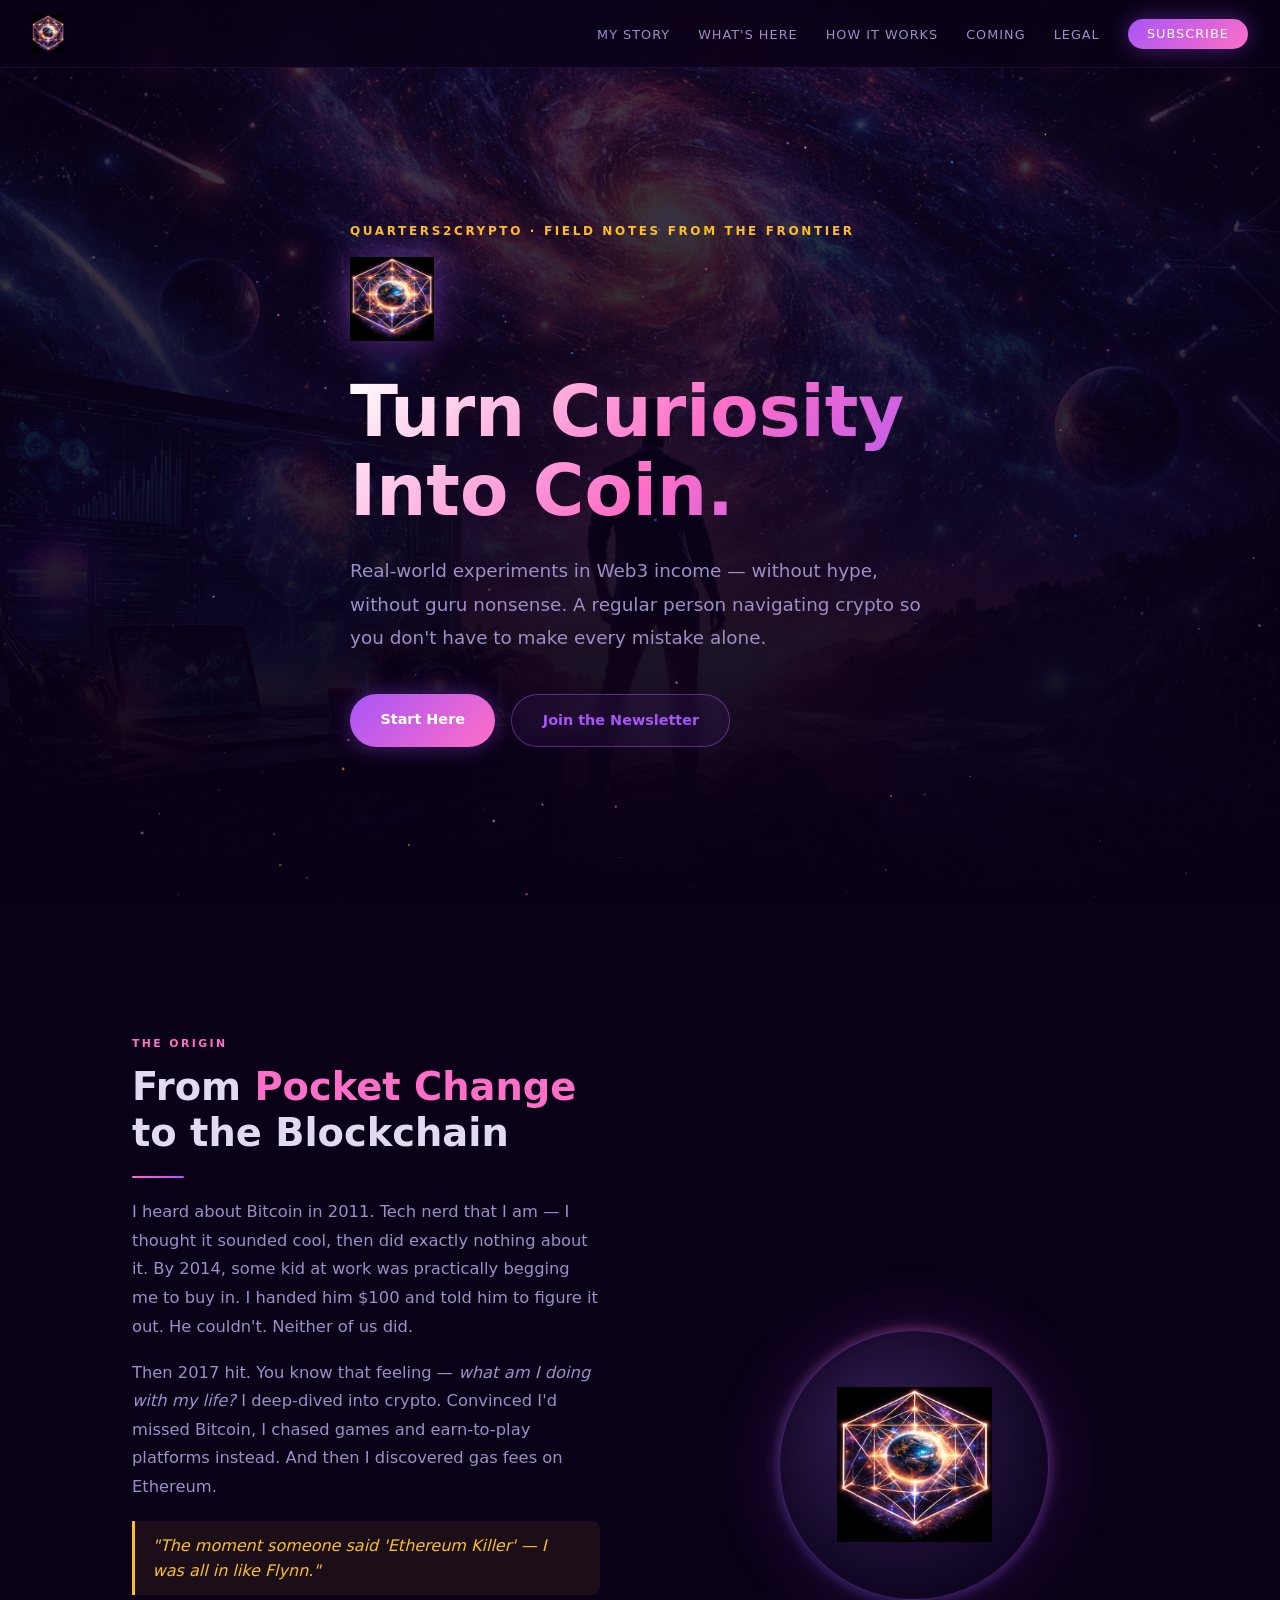
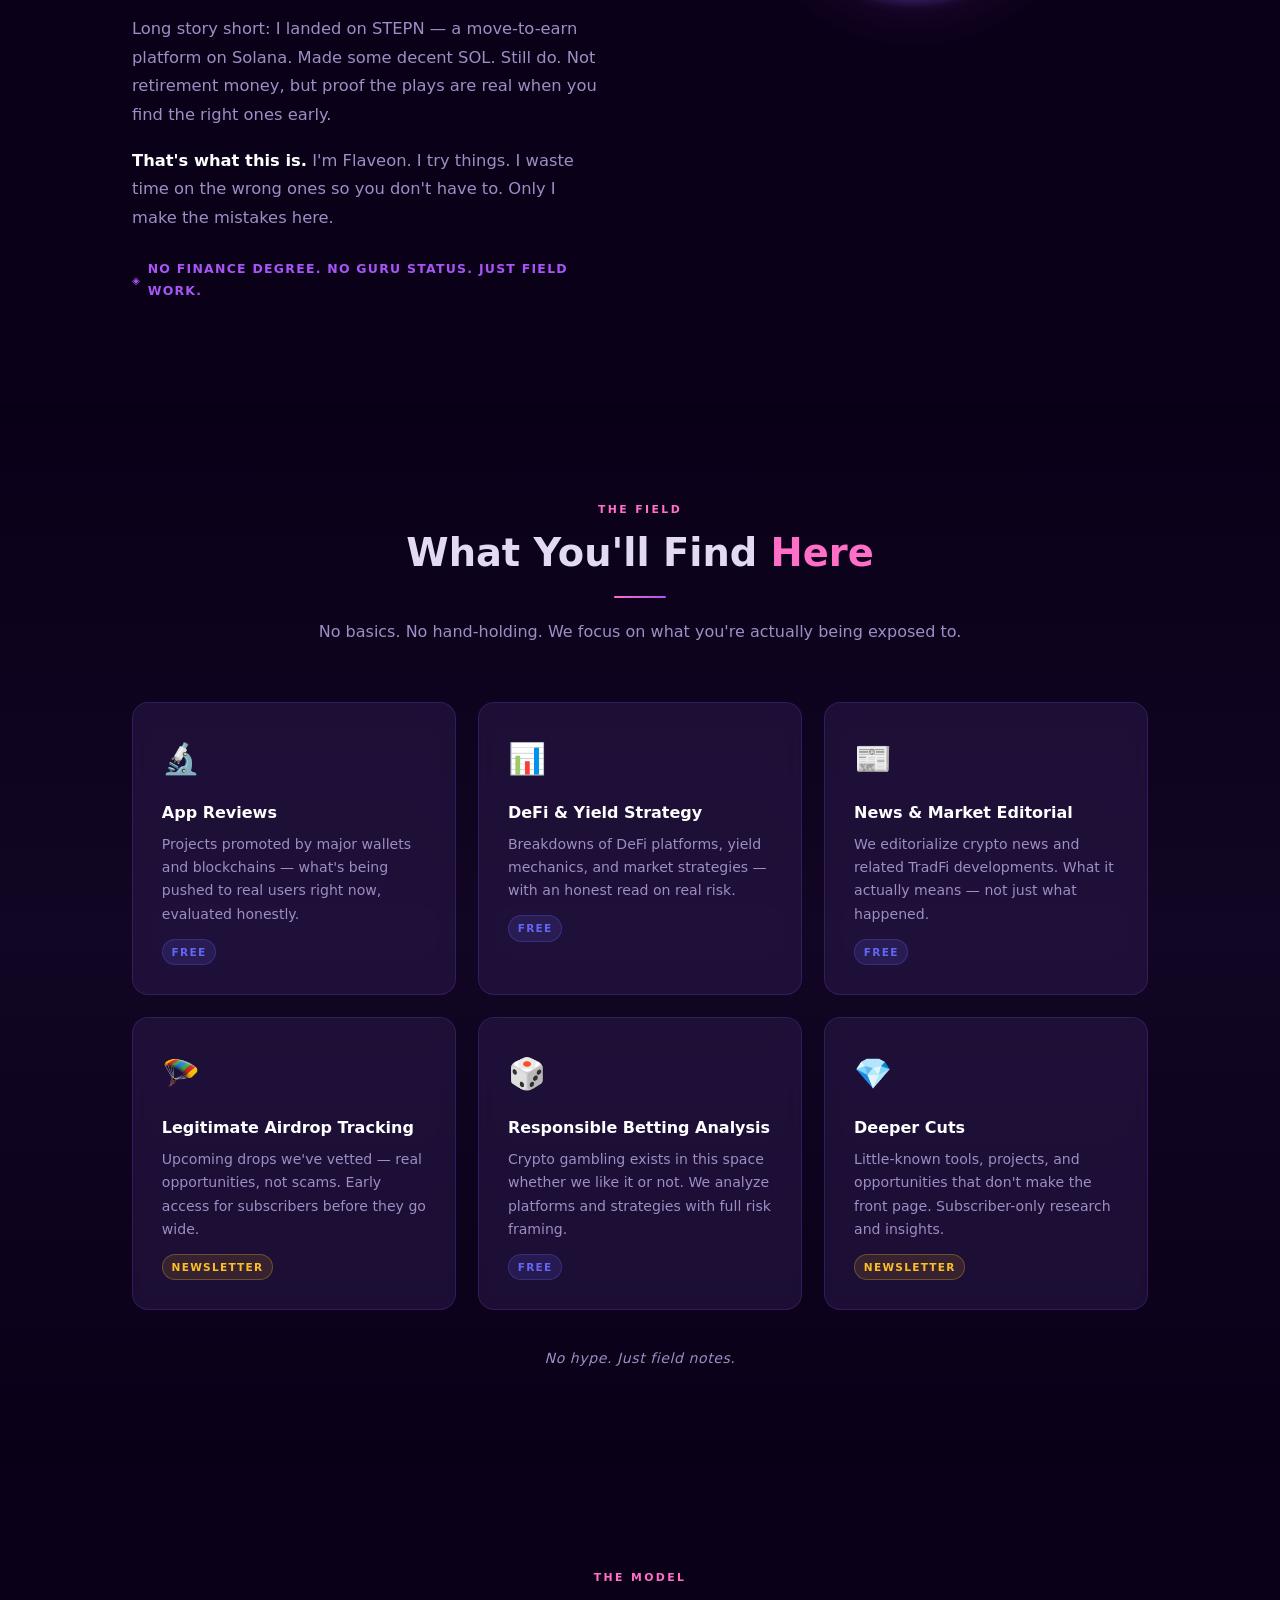
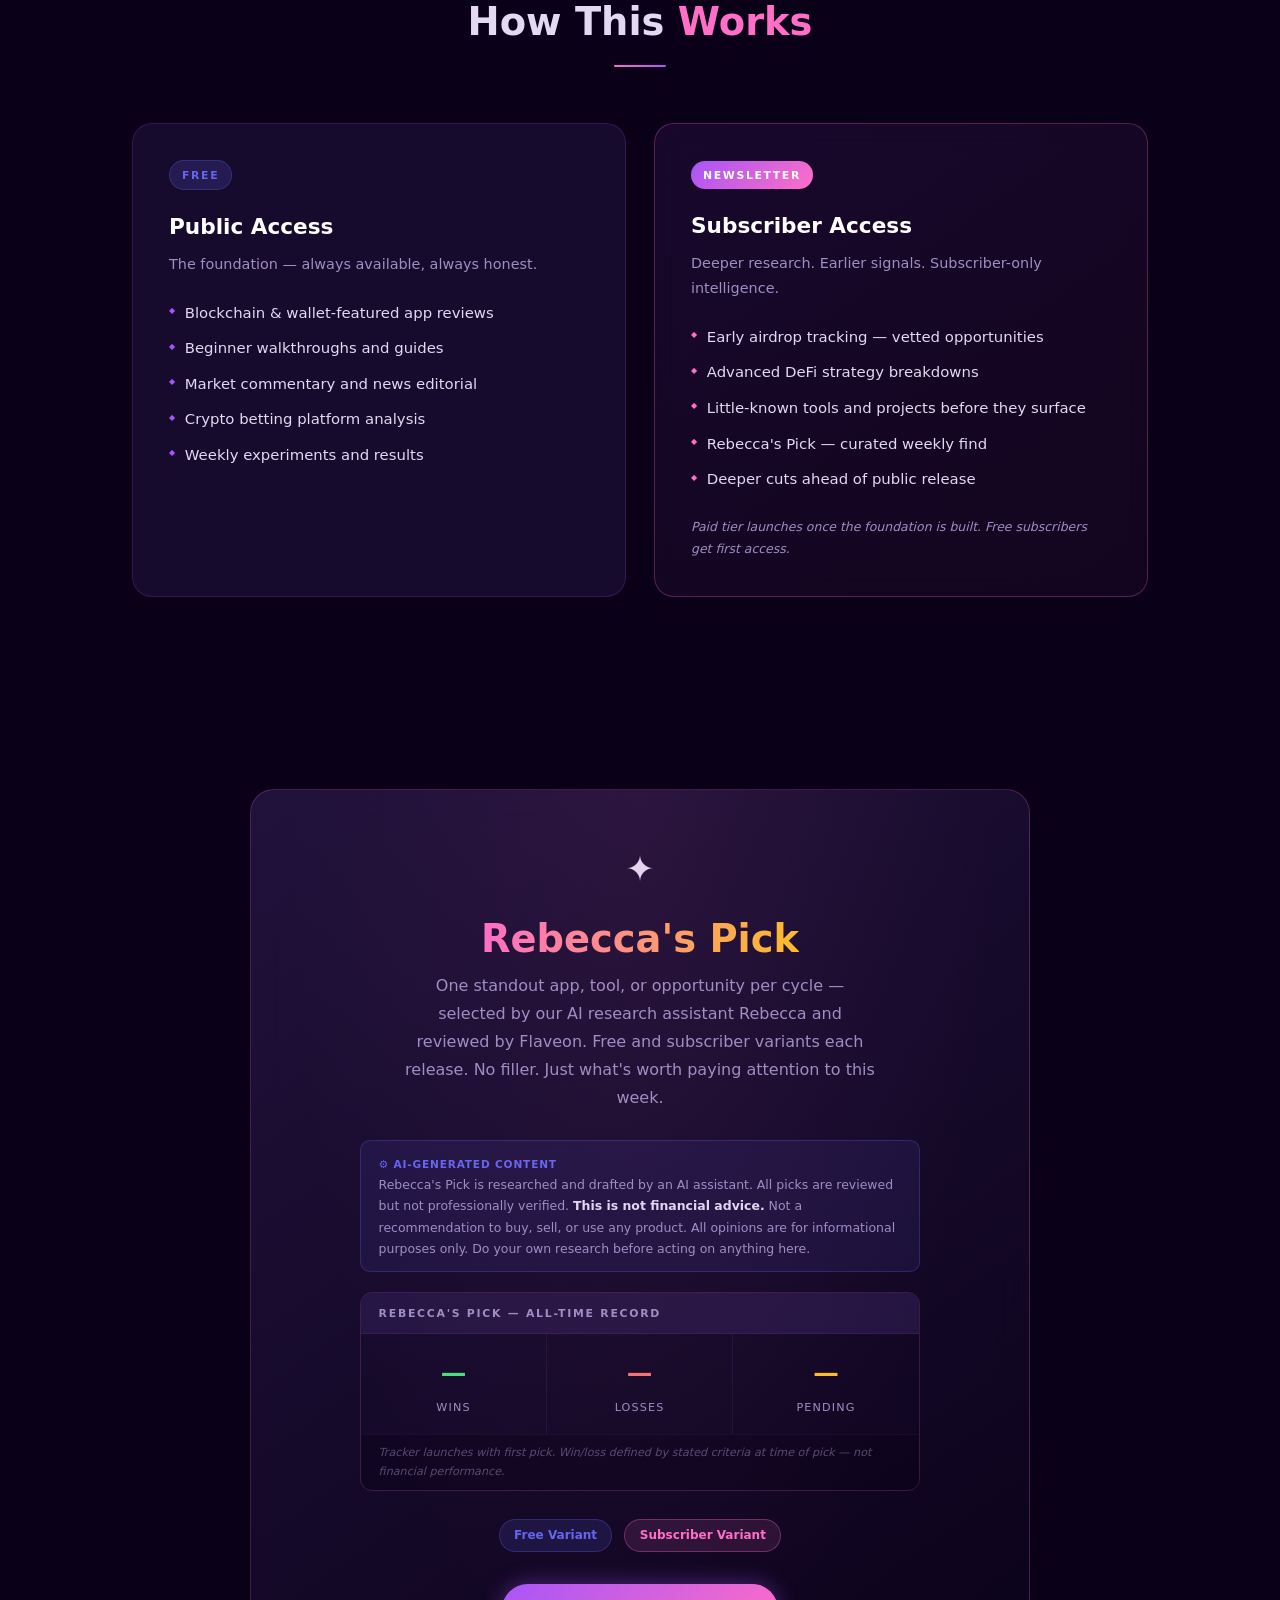
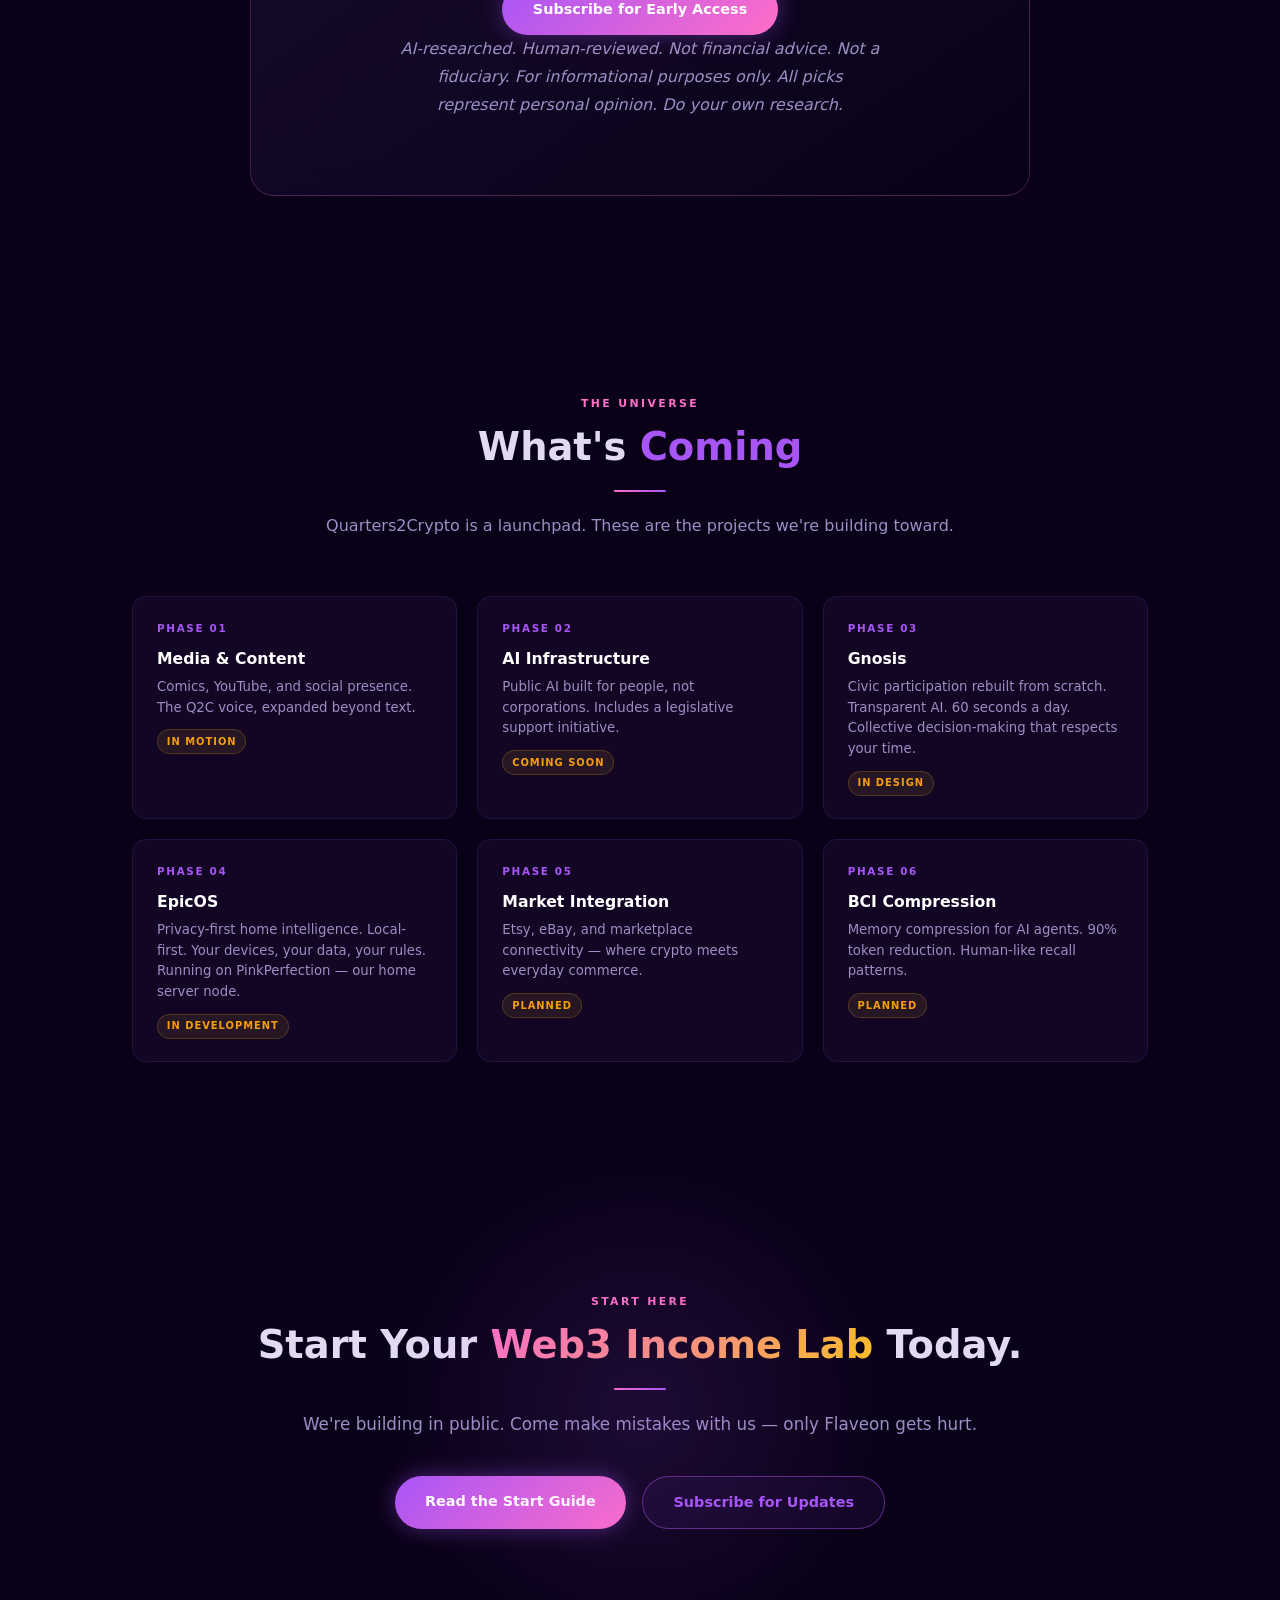
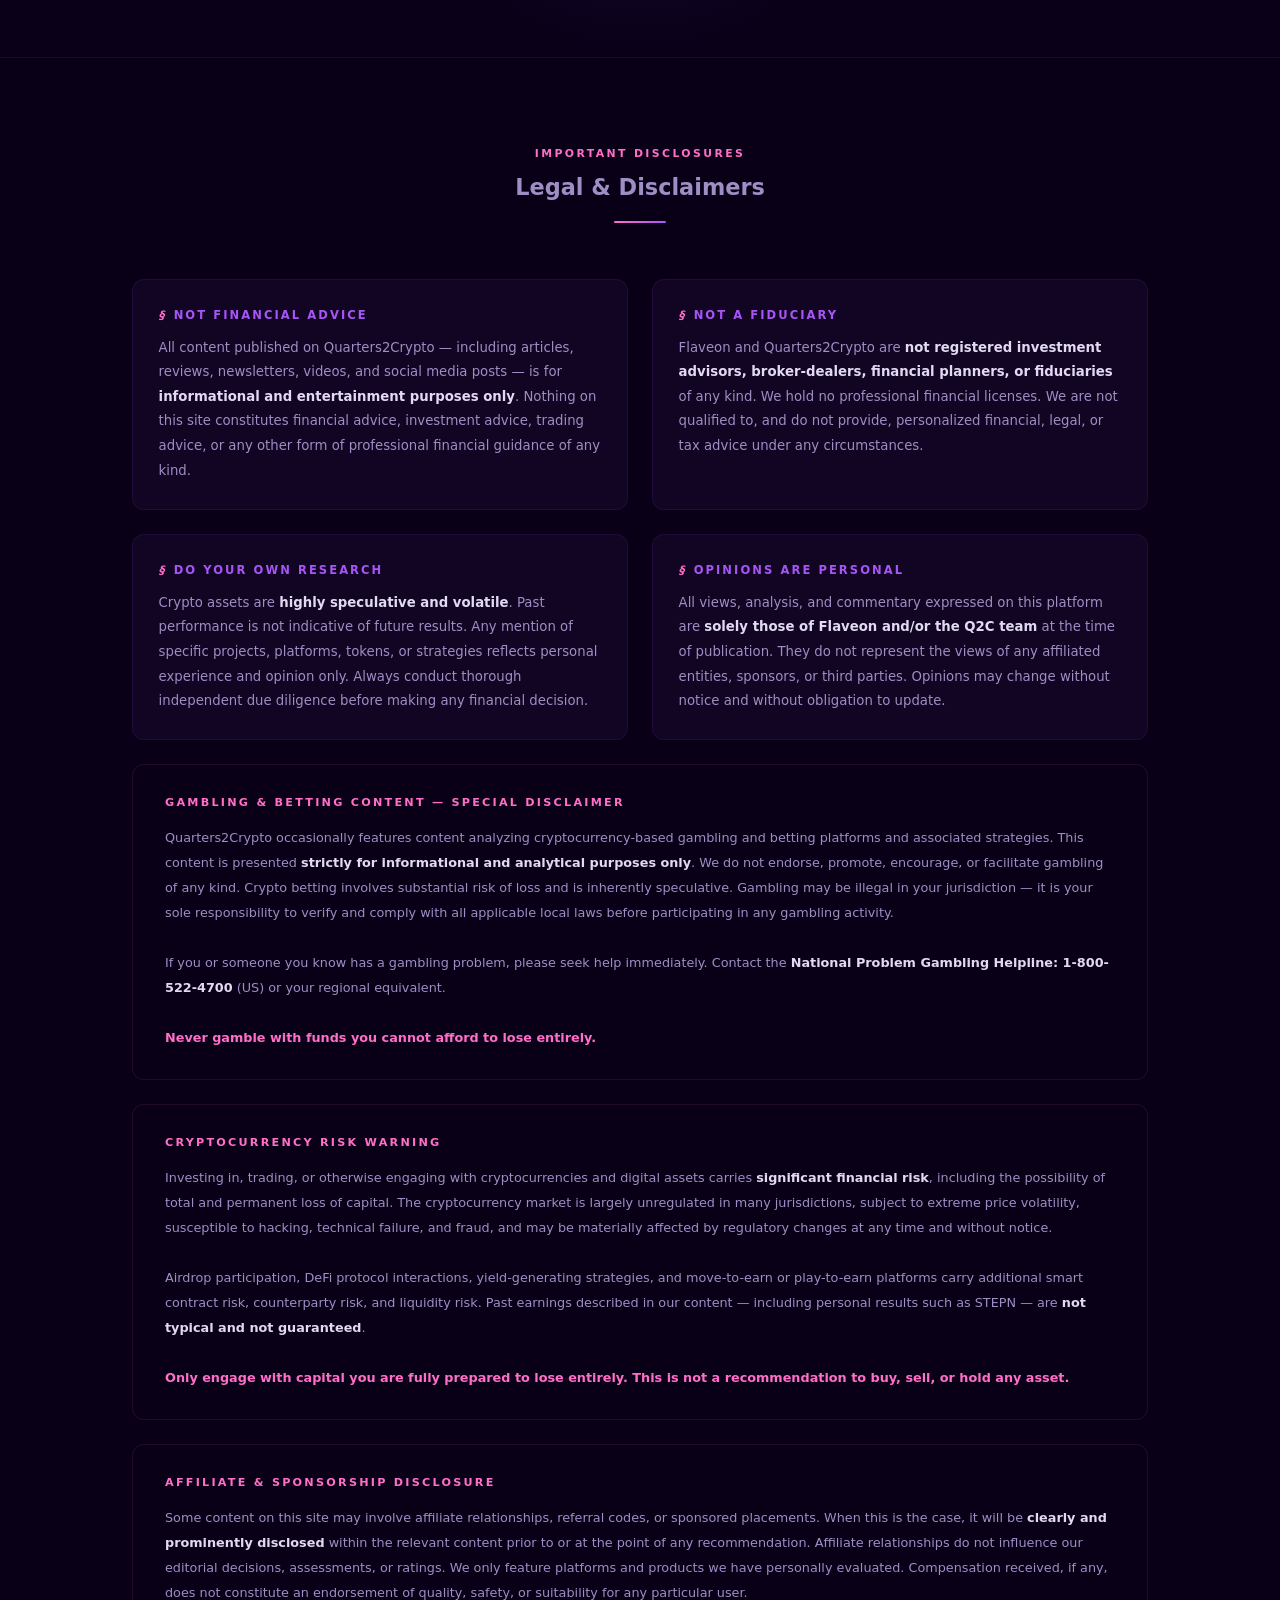
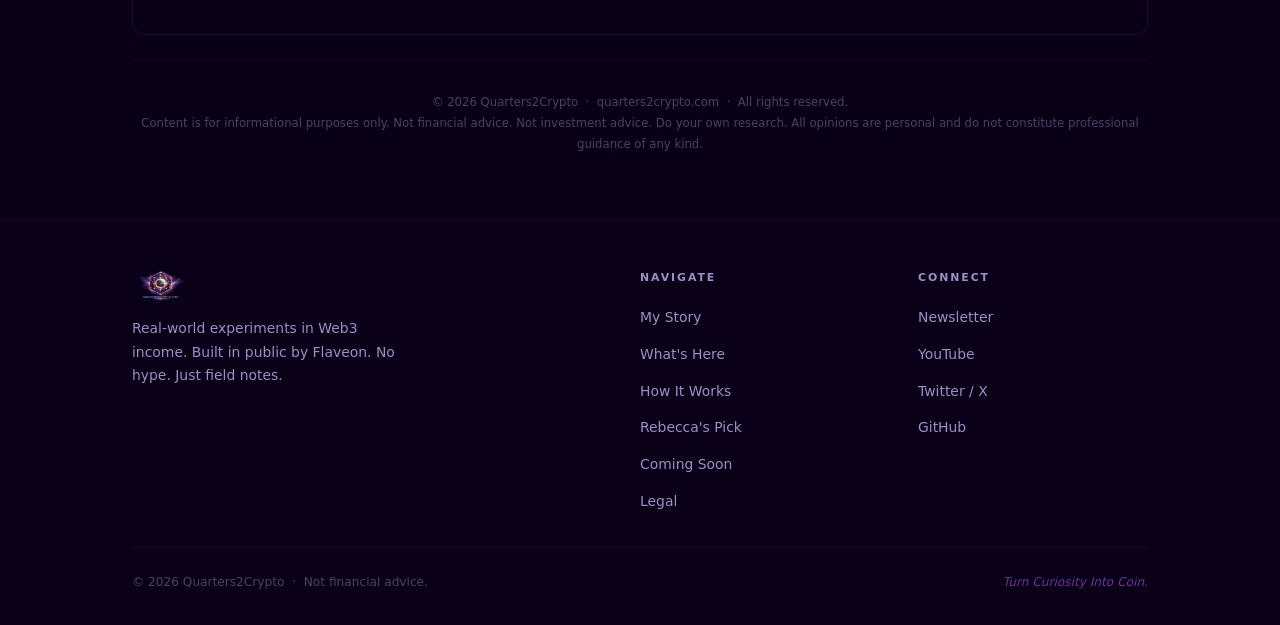
==== commit 6359f25f: "Replace Q2C SVG logo assets with PNG versions" ====
--- a/index.html
+++ b/index.html
@@ -530,7 +530,7 @@
 ════════════════════════════════════════════════ -->
 <nav id="nav">
   <a href="#hero" class="nav-brand">
-    <img src="Quarters2Crypto/Q2C%20Pics/quarter2crypto_icon_v2.svg" alt="Q2C Icon">
+    <img src="Quarters2Crypto/Q2C%20Pics/quarter2crypto_icon_v2.png" alt="Q2C Icon">
     <span class="nav-brand-text">Quarters2Crypto</span>
   </a>
   <ul class="nav-links" id="nav-links">
@@ -554,7 +554,7 @@
   <div class="wrap">
     <div class="hero-inner">
       <p class="hero-alias">Quarters2Crypto · Field Notes from the Frontier</p>
-      <img src="Quarters2Crypto/Q2C%20Pics/quarter2crypto_icon_v2.svg" alt="Q2C Emblem" class="hero-icon">
+      <img src="Quarters2Crypto/Q2C%20Pics/quarter2crypto_icon_v2.png" alt="Q2C Emblem" class="hero-icon">
       <h1 class="grad-text">Turn Curiosity<br>Into Coin.</h1>
       <p class="hero-sub">
         Real-world experiments in Web3 income — without hype, without guru nonsense.
@@ -605,7 +605,7 @@
       </div>
       <div class="story-orb-wrap rv">
         <div class="story-orb">
-          <img src="Quarters2Crypto/Q2C%20Pics/quarter2crypto_icon_v2.svg" alt="Q2C Emblem">
+          <img src="Quarters2Crypto/Q2C%20Pics/quarter2crypto_icon_v2.png" alt="Q2C Emblem">
         </div>
       </div>
     </div>
@@ -936,7 +936,7 @@
   <div class="wrap">
     <div class="footer-grid">
       <div class="footer-brand">
-        <img src="Quarters2Crypto/Q2C%20Pics/quarter2crypto_logo.svg" alt="Quarters2Crypto">
+        <img src="Quarters2Crypto/Q2C%20Pics/quarter2crypto_logo.png" alt="Quarters2Crypto">
         <p>Real-world experiments in Web3 income. Built in public by Flaveon. No hype. Just field notes.</p>
       </div>
       <div class="footer-col">
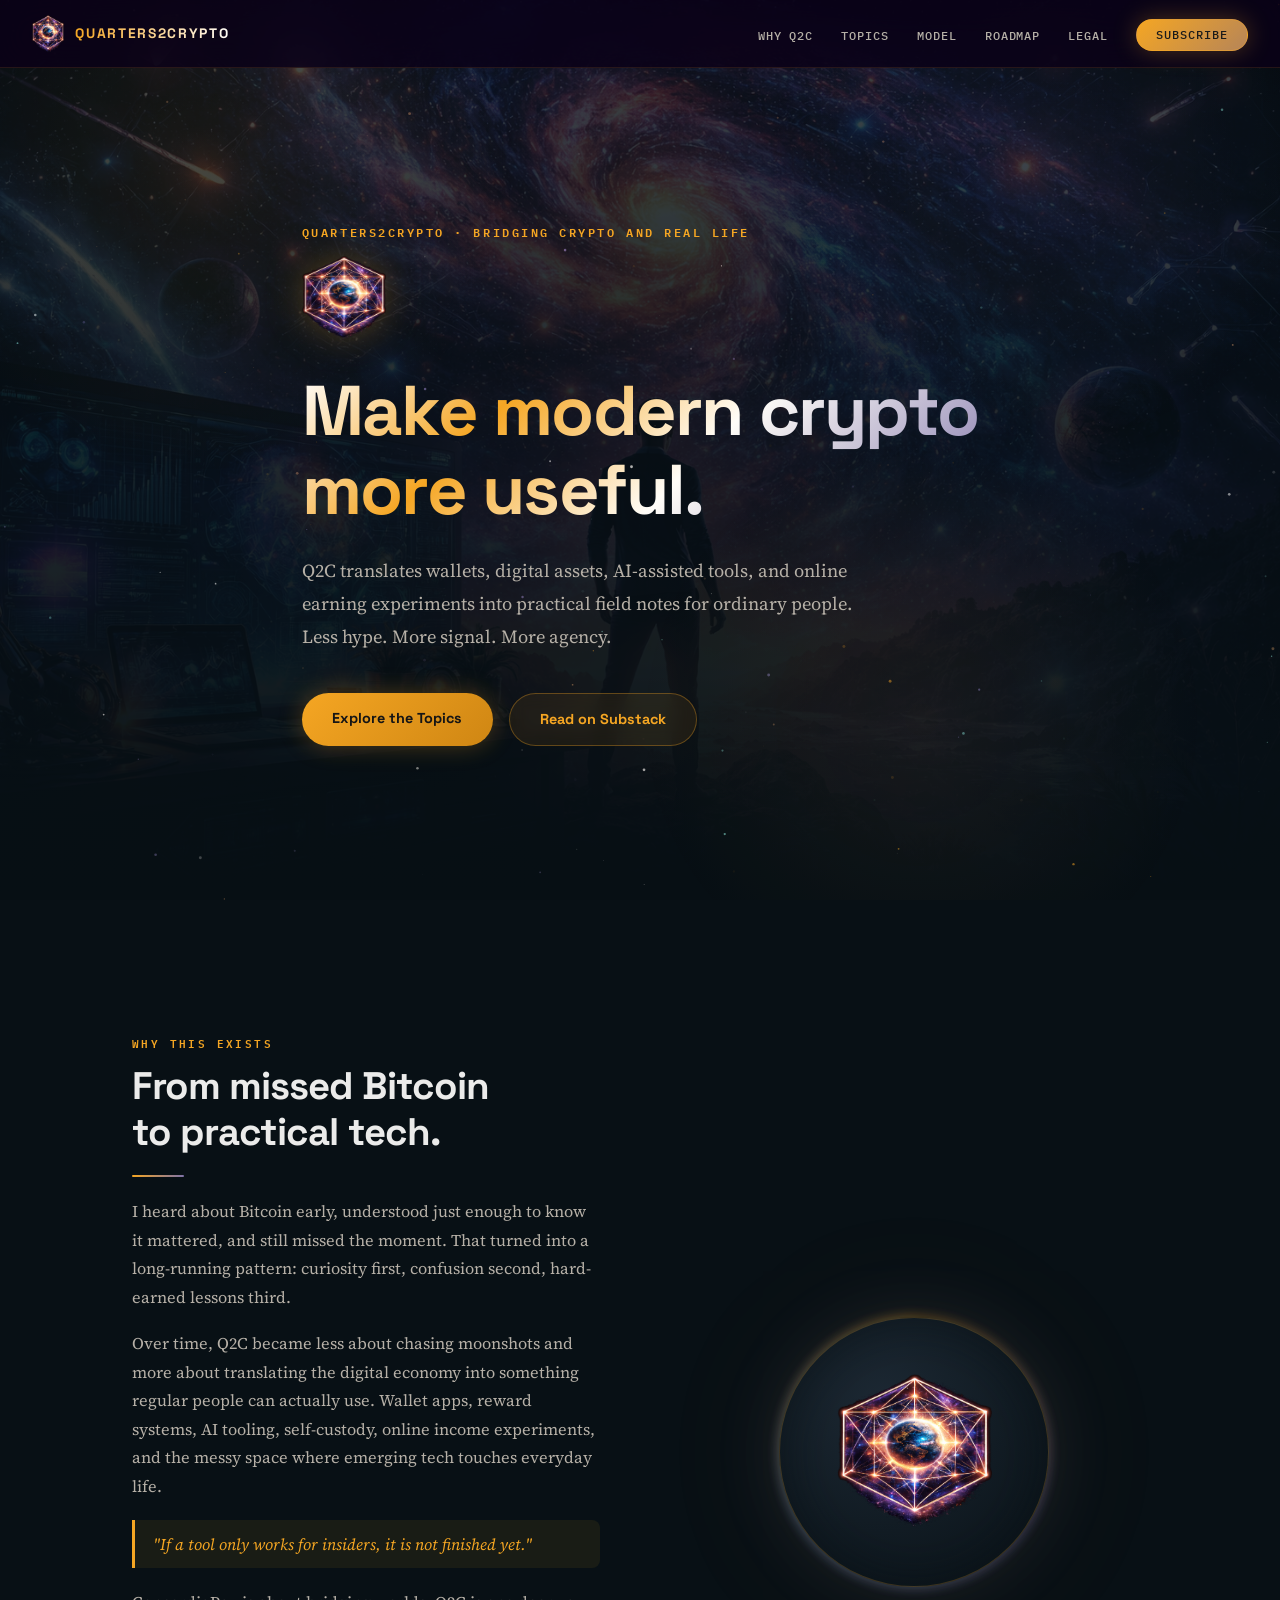
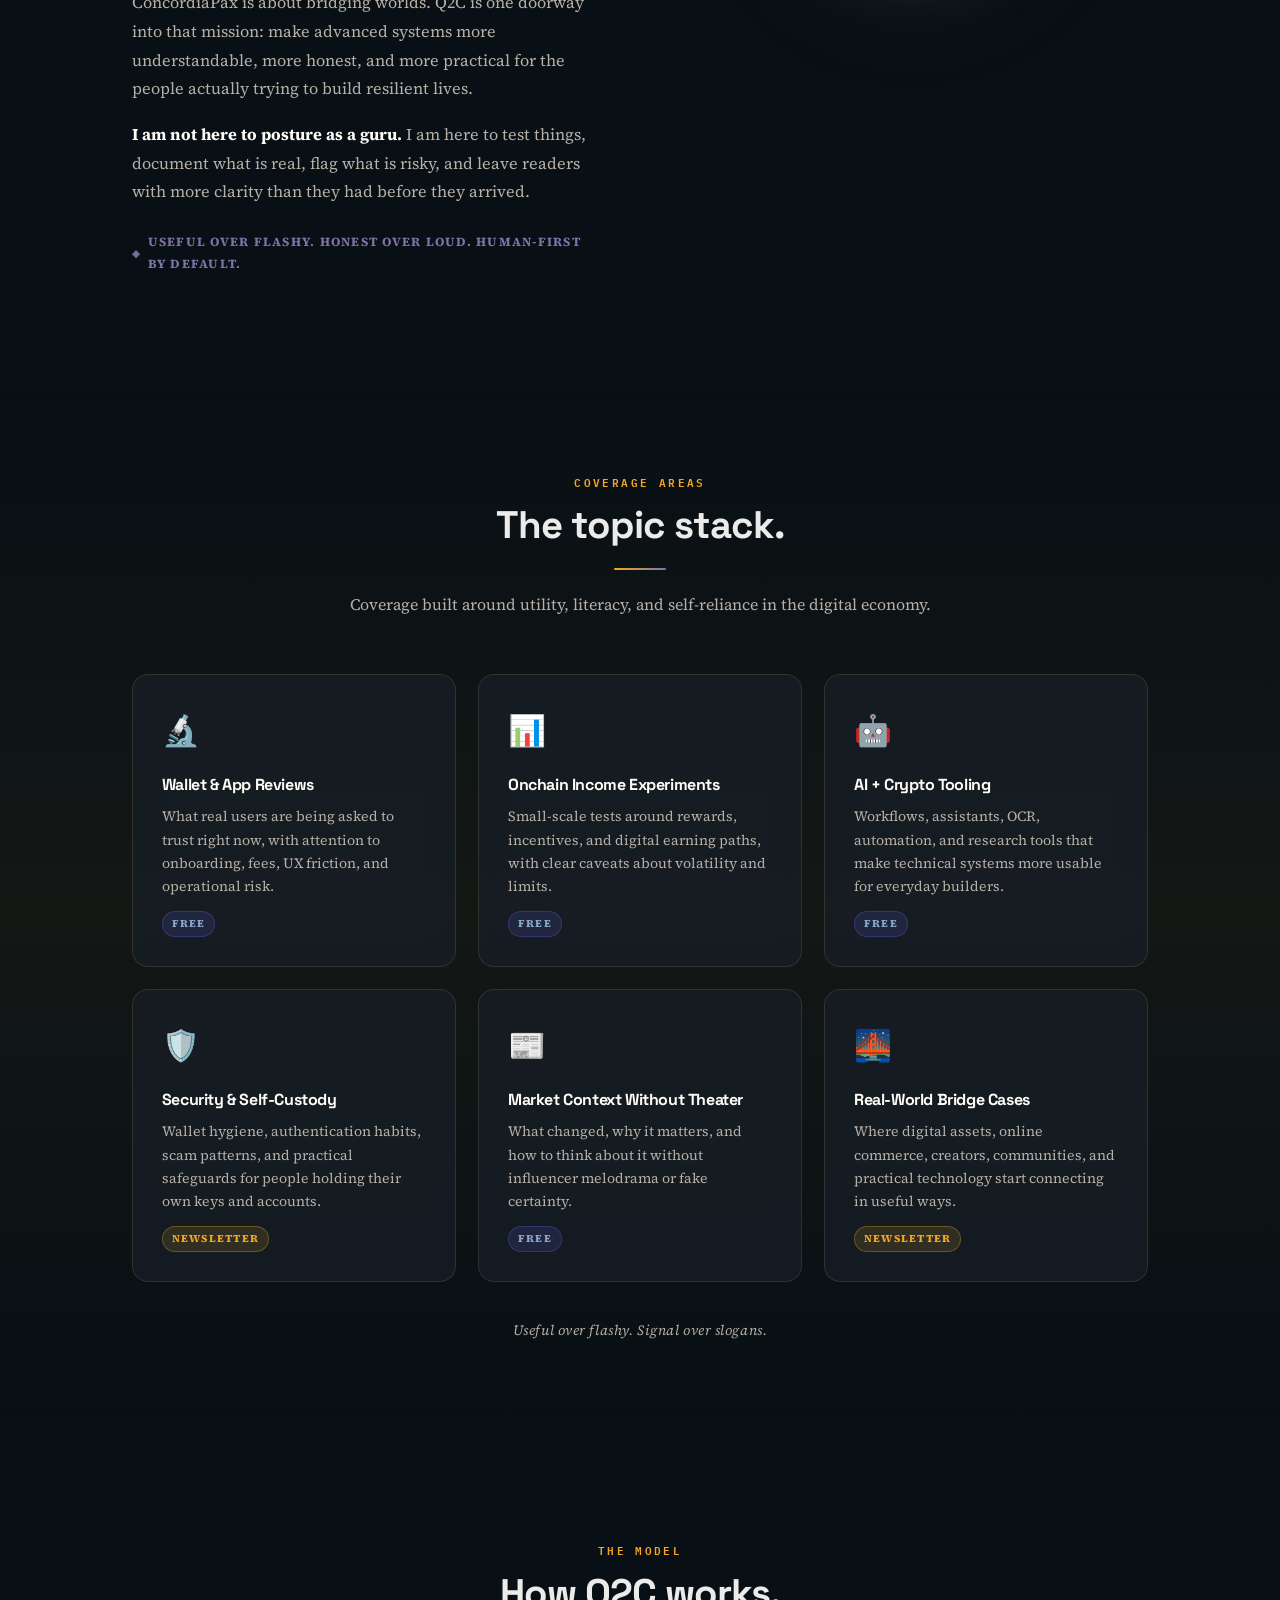
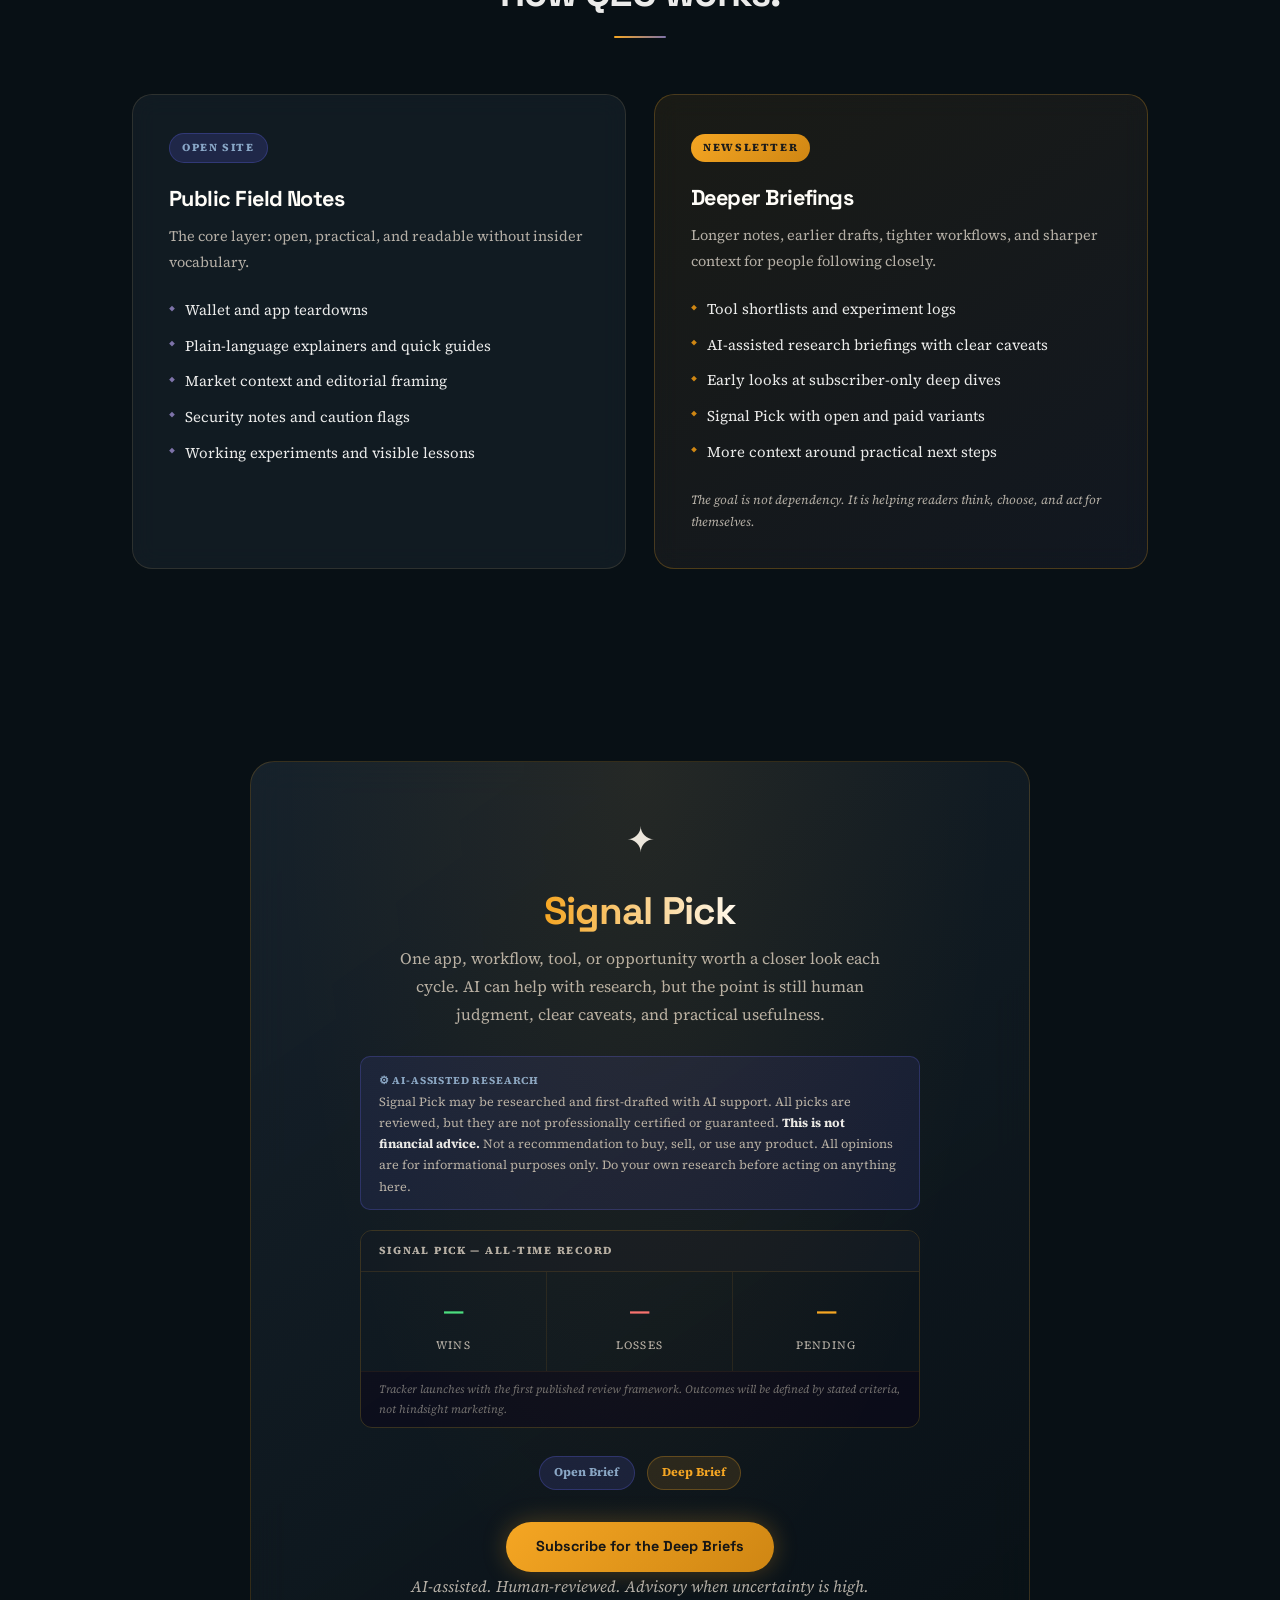
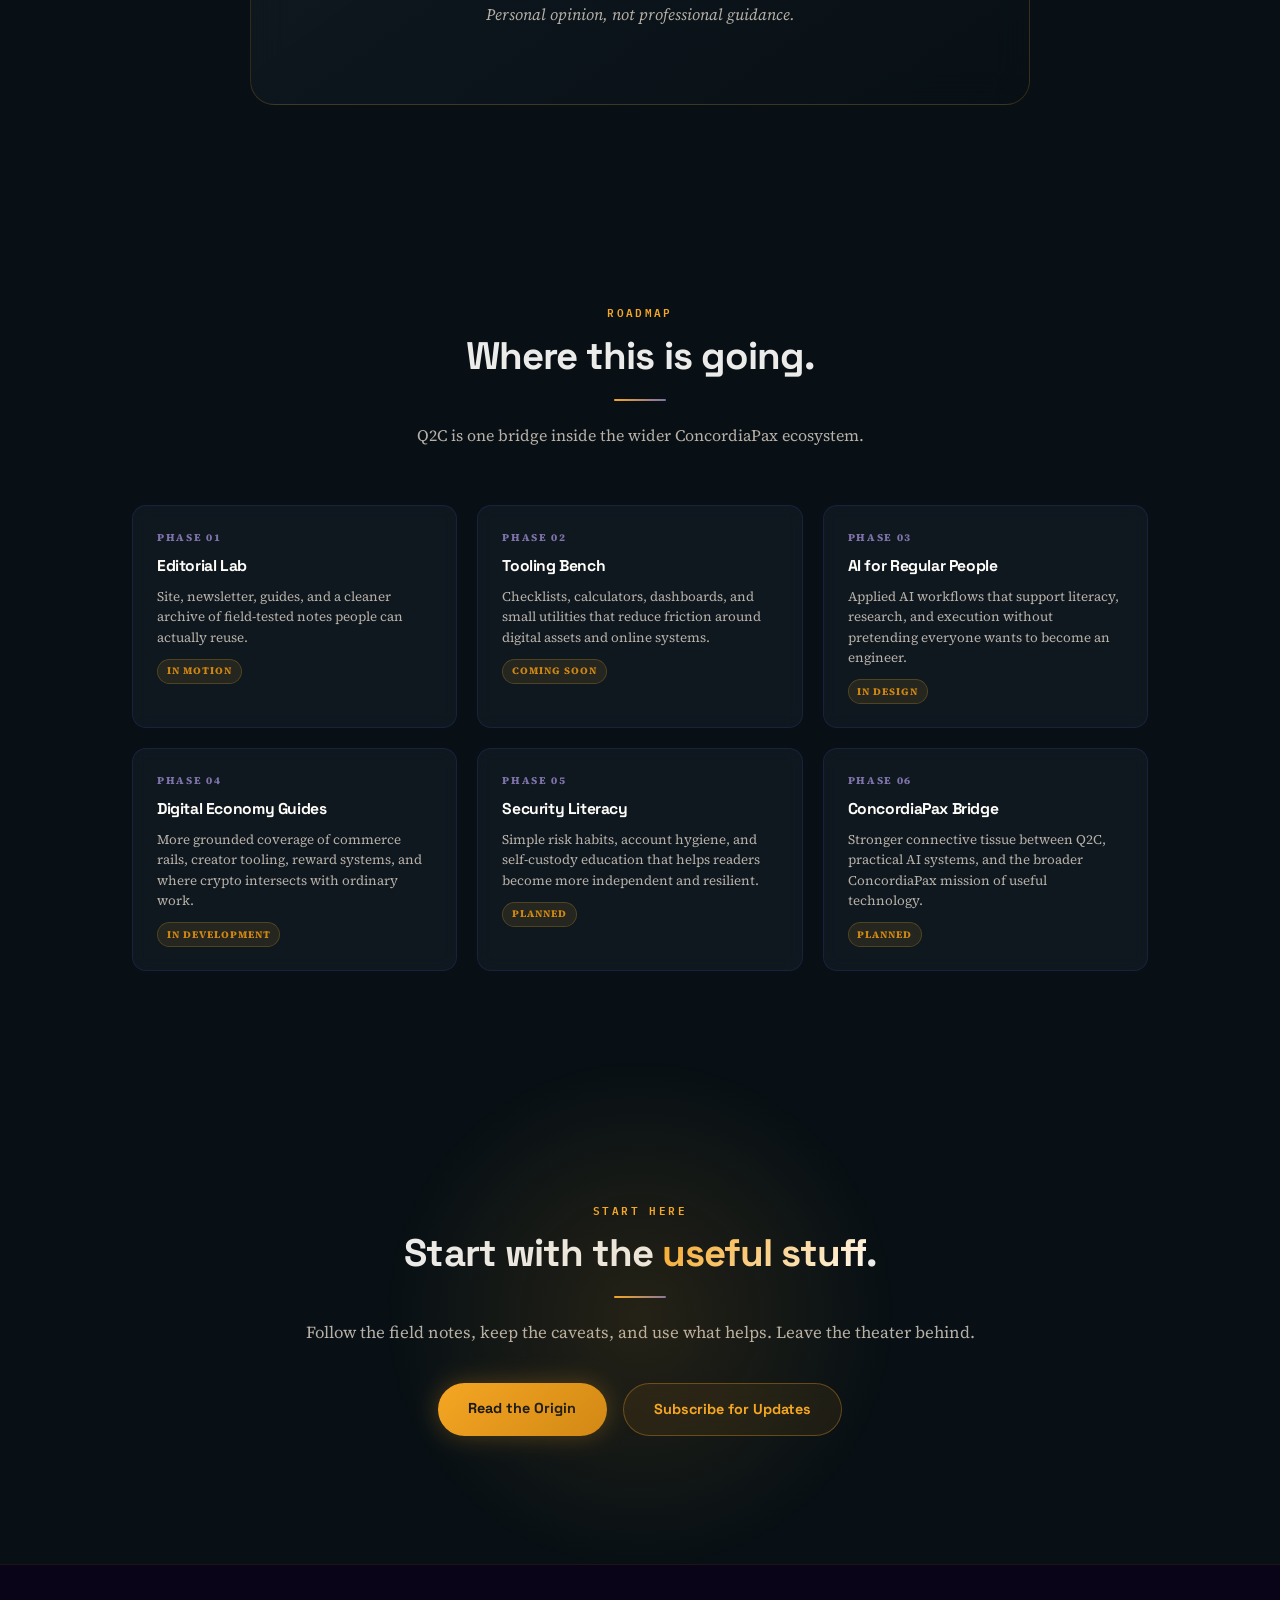
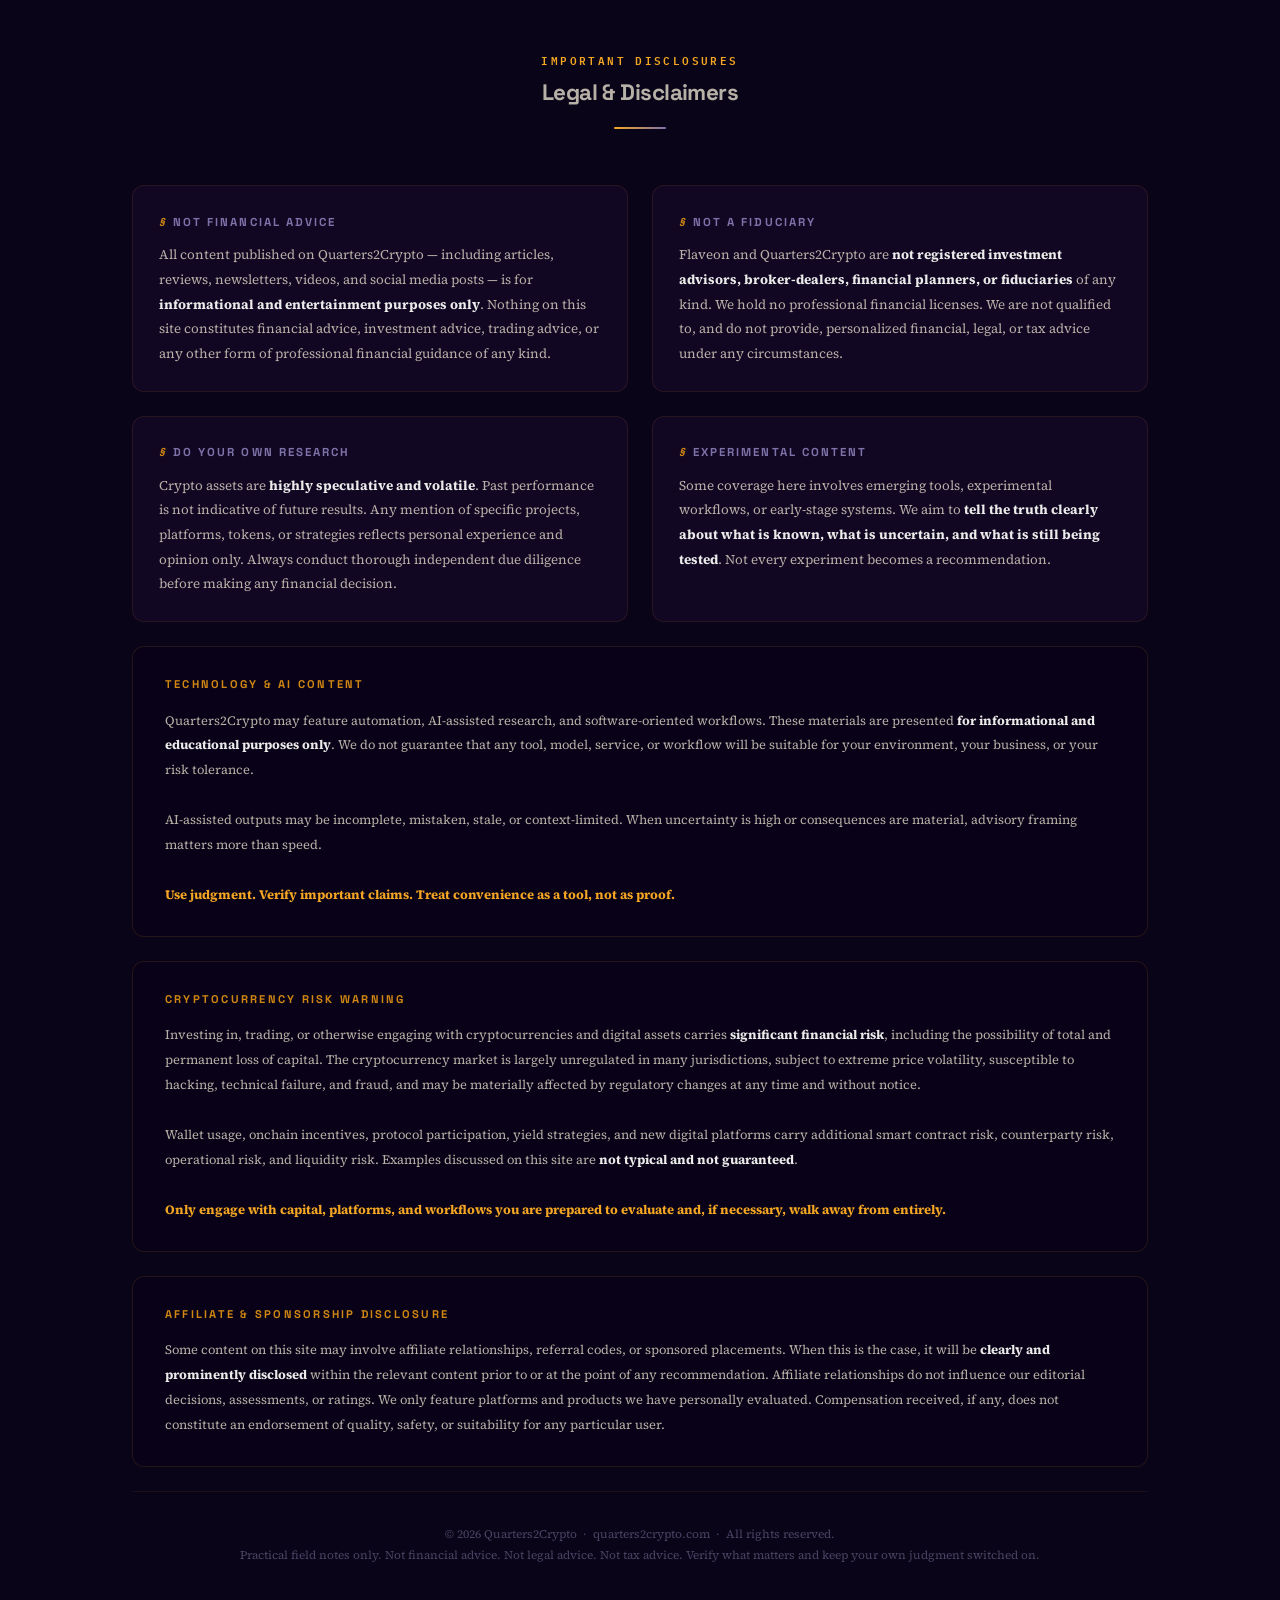
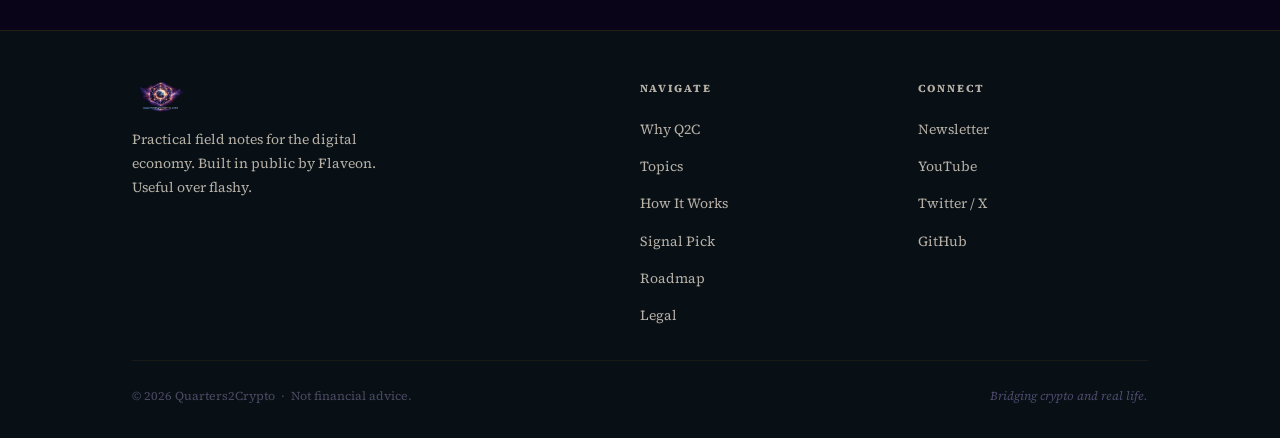
==== commit ba0f54c4: "Refresh Q2C site theme and add brand kit" ====
--- a/index.html
+++ b/index.html
@@ -3,42 +3,58 @@
 <head>
   <meta charset="UTF-8">
   <meta name="viewport" content="width=device-width, initial-scale=1.0">
-  <title>Quarters2Crypto — Turn Curiosity Into Coin</title>
-  <meta name="description" content="Real-world experiments in Web3 income — without hype, without guru nonsense. App reviews, DeFi breakdowns, airdrop tracking, and more by Flaveon.">
+  <title>Quarters2Crypto — Practical Crypto Field Notes</title>
+  <meta name="description" content="Practical crypto field notes for people navigating the digital economy. Wallet-tested tools, security habits, market context, AI-assisted workflows, and real-world experiments by Flaveon.">
+  <link rel="preconnect" href="https://fonts.googleapis.com">
+  <link rel="preconnect" href="https://fonts.gstatic.com" crossorigin>
+  <link href="https://fonts.googleapis.com/css2?family=Space+Grotesk:wght@500;700;800&family=Source+Serif+4:ital,wght@0,400;0,600;1,400&family=IBM+Plex+Mono:wght@400;500;600&display=swap" rel="stylesheet">
   <style>
     :root {
-      --bg-0:       #0a0118;
-      --bg-1:       #1a0b2e;
-      --bg-2:       #2d1b4e;
-      --pink:       #ff6ec7;
-      --violet:     #a855f7;
-      --indigo:     #6366f1;
-      --gold:       #fbbf24;
-      --gold-dim:   #f59e0b;
-      --blue:       #4da6ff;
-      --white:      #ffffff;
-      --text:       #e2d9f3;
-      --muted:      #9d8ec4;
-      --card:       rgba(45,27,78,0.5);
-      --border:     rgba(168,85,247,0.18);
+      --bg-0:       #081015;
+      --bg-1:       #131b24;
+      --bg-2:       #1d2934;
+      --pink:       #b68558;
+      --violet:     #7e73a9;
+      --indigo:     #89a7c7;
+      --gold:       #f5a623;
+      --gold-dim:   #cf8613;
+      --blue:       #7fd1c4;
+      --white:      #fffdf8;
+      --text:       #ebebea;
+      --muted:      #b6b0a7;
+      --card:       rgba(24,31,40,0.68);
+      --border:     rgba(166,142,102,0.20);
       --nav-h:      68px;
-      --glow-v:     0 0 22px rgba(168,85,247,0.4);
-      --glow-p:     0 0 22px rgba(255,110,199,0.4);
-      --glow-g:     0 0 22px rgba(251,191,36,0.35);
+      --glow-v:     0 0 22px rgba(126,115,169,0.22);
+      --glow-p:     0 0 22px rgba(182,133,88,0.18);
+      --glow-g:     0 0 24px rgba(245,166,35,0.28);
       --ease:       0.3s ease;
       --radius:     16px;
     }
     *, *::before, *::after { box-sizing: border-box; margin: 0; padding: 0; }
     html { scroll-behavior: smooth; }
     body {
-      font-family: 'Segoe UI', system-ui, -apple-system, sans-serif;
+      font-family: 'Source Serif 4', Georgia, serif;
       background: var(--bg-0);
       color: var(--text);
       line-height: 1.75;
       overflow-x: hidden;
+      -webkit-font-smoothing: antialiased;
+      position: relative;
+    }
+    body::before {
+      content: '';
+      position: fixed;
+      inset: 0;
+      background:
+        radial-gradient(circle at 16% 18%, rgba(245,166,35,0.10), transparent 24%),
+        radial-gradient(circle at 82% 18%, rgba(126,115,169,0.10), transparent 22%),
+        radial-gradient(circle at 72% 80%, rgba(182,133,88,0.10), transparent 24%);
+      pointer-events: none;
+      z-index: 0;
     }
     a { color: var(--violet); text-decoration: none; transition: color var(--ease); }
-    a:hover { color: var(--pink); }
+    a:hover { color: var(--gold); }
     img { max-width: 100%; display: block; }
 
     /* ── STARFIELD ─────────────────────────────────── */
@@ -56,7 +72,7 @@
       background: rgba(10,1,24,0.82);
       backdrop-filter: blur(18px);
       -webkit-backdrop-filter: blur(18px);
-      border-bottom: 1px solid rgba(168,85,247,0.12);
+      border-bottom: 1px solid rgba(245,166,35,0.12);
       z-index: 999;
       transition: background var(--ease);
     }
@@ -67,32 +83,35 @@
     }
     .nav-brand img { height: 38px; width: auto; }
     .nav-brand-text {
-      font-size: 0.9rem; font-weight: 700;
-      letter-spacing: 0.04em;
-      background: linear-gradient(90deg, var(--pink), var(--violet));
+      font-family: 'Space Grotesk', sans-serif;
+      font-size: 0.86rem; font-weight: 700;
+      letter-spacing: 0.12em; text-transform: uppercase;
+      background: linear-gradient(90deg, var(--gold), var(--white));
       -webkit-background-clip: text; -webkit-text-fill-color: transparent;
       background-clip: text;
-      display: none;
+      display: block;
     }
     .nav-links {
       list-style: none; display: flex;
       align-items: center; gap: 1.75rem;
     }
     .nav-links a {
-      font-size: 0.8rem; font-weight: 500;
+      font-family: 'IBM Plex Mono', monospace;
+      font-size: 0.74rem; font-weight: 500;
       letter-spacing: 0.08em; text-transform: uppercase;
       color: var(--muted); transition: color var(--ease);
     }
-    .nav-links a:hover, .nav-links a.active { color: var(--pink); }
+    .nav-links a:hover, .nav-links a.active { color: var(--gold); }
     .nav-sub {
       padding: 0.45rem 1.2rem;
-      background: linear-gradient(135deg, var(--violet), var(--pink));
-      border-radius: 999px; font-size: 0.8rem; font-weight: 700;
-      color: #fff !important; letter-spacing: 0.04em;
-      box-shadow: var(--glow-v);
+      background: linear-gradient(135deg, var(--gold), var(--pink));
+      border: 1px solid rgba(245,166,35,0.35);
+      border-radius: 999px; font-size: 0.76rem; font-weight: 700;
+      color: #1a1a1a !important; letter-spacing: 0.08em; text-transform: uppercase;
+      box-shadow: var(--glow-g);
       transition: box-shadow var(--ease), transform var(--ease);
     }
-    .nav-sub:hover { box-shadow: var(--glow-p); transform: translateY(-1px); color: #fff !important; }
+    .nav-sub:hover { box-shadow: var(--glow-p); transform: translateY(-1px); color: #1a1a1a !important; }
     .hamburger {
       display: none; flex-direction: column;
       gap: 5px; cursor: pointer; padding: 4px;
@@ -107,25 +126,31 @@
     .wrap { max-width: 1080px; margin: 0 auto; padding: 0 2rem; }
     section { position: relative; z-index: 1; }
     .eyebrow {
-      display: inline-block; font-size: 0.68rem; font-weight: 800;
+      display: inline-block;
+      font-family: 'IBM Plex Mono', monospace;
+      font-size: 0.68rem; font-weight: 600;
       letter-spacing: 0.22em; text-transform: uppercase;
-      color: var(--pink); margin-bottom: 0.7rem;
+      color: var(--gold); margin-bottom: 0.7rem;
     }
     .divider {
       width: 52px; height: 2px; border-radius: 2px;
-      background: linear-gradient(90deg, var(--pink), var(--violet));
+      background: linear-gradient(90deg, var(--gold), var(--violet));
       margin: 1.25rem 0;
     }
     .divider.c { margin: 1.25rem auto; }
     h1 { font-size: clamp(2.4rem,6vw,4.4rem); line-height: 1.12; font-weight: 800; }
     h2 { font-size: clamp(1.7rem,4vw,2.4rem); line-height: 1.2; font-weight: 700; }
+    h1, h2, h3 {
+      font-family: 'Space Grotesk', sans-serif;
+      letter-spacing: -0.025em;
+    }
     h3 { font-size: 1.1rem; font-weight: 700; }
     .grad-text {
-      background: linear-gradient(135deg, #fff 0%, var(--pink) 55%, var(--violet) 100%);
+      background: linear-gradient(135deg, #fff 0%, var(--gold) 28%, var(--white) 58%, var(--violet) 100%);
       -webkit-background-clip: text; -webkit-text-fill-color: transparent;
       background-clip: text;
     }
-    .pink { color: var(--pink); }
+    .pink { color: var(--gold-dim); }
     .gold { color: var(--gold); }
     .violet { color: var(--violet); }
 
@@ -149,9 +174,9 @@
       content: '';
       position: absolute; inset: 0;
       background: linear-gradient(to bottom,
-        rgba(10,1,24,0.15) 0%,
-        rgba(10,1,24,0.5) 50%,
-        rgba(10,1,24,1) 100%);
+        rgba(8,16,21,0.18) 0%,
+        rgba(8,16,21,0.58) 46%,
+        rgba(8,16,21,1) 100%);
     }
     .hero-inner {
       position: relative; z-index: 2;
@@ -161,14 +186,15 @@
       width: 84px; height: 84px;
       margin-bottom: 2rem;
       animation: levitate 7s ease-in-out infinite;
-      filter: drop-shadow(0 0 18px rgba(168,85,247,0.5));
+      filter: drop-shadow(0 0 18px rgba(245,166,35,0.28));
     }
     @keyframes levitate {
       0%,100% { transform: translateY(0) rotate(0deg); }
       50%      { transform: translateY(-11px) rotate(2deg); }
     }
     .hero-alias {
-      font-size: 0.75rem; font-weight: 700;
+      font-family: 'IBM Plex Mono', monospace;
+      font-size: 0.72rem; font-weight: 600;
       letter-spacing: 0.22em; text-transform: uppercase;
       color: var(--gold); margin-bottom: 0.9rem;
     }
@@ -180,21 +206,23 @@
     .hero-ctas { display: flex; gap: 1rem; flex-wrap: wrap; }
     .btn {
       display: inline-block; padding: 0.8rem 1.9rem;
-      border-radius: 999px; font-weight: 700;
+      border-radius: 999px;
+      font-family: 'Space Grotesk', sans-serif;
+      font-weight: 700;
       font-size: 0.9rem; transition: all var(--ease);
     }
     .btn-fill {
-      background: linear-gradient(135deg, var(--violet), var(--pink));
-      color: #fff; box-shadow: var(--glow-v);
-    }
-    .btn-fill:hover { color: #fff; box-shadow: var(--glow-p); transform: translateY(-2px); }
+      background: linear-gradient(135deg, var(--gold), var(--gold-dim));
+      color: #151515; box-shadow: var(--glow-g);
+    }
+    .btn-fill:hover { color: #151515; box-shadow: var(--glow-p); transform: translateY(-2px); }
     .btn-outline {
-      border: 1px solid rgba(168,85,247,0.45);
-      color: var(--violet);
-      background: rgba(168,85,247,0.07);
+      border: 1px solid rgba(245,166,35,0.32);
+      color: var(--gold);
+      background: rgba(245,166,35,0.08);
       backdrop-filter: blur(8px);
     }
-    .btn-outline:hover { color: var(--pink); border-color: rgba(255,110,199,0.5); background: rgba(255,110,199,0.07); }
+    .btn-outline:hover { color: var(--white); border-color: rgba(245,166,35,0.46); background: rgba(245,166,35,0.13); }
 
     /* ── STORY ─────────────────────────────────────── */
     #story { padding: 8rem 0 6rem; }
@@ -206,17 +234,17 @@
     .story-orb {
       width: 270px; height: 270px; border-radius: 50%;
       background: radial-gradient(circle at 38% 32%, var(--bg-2), var(--bg-0));
-      border: 1px solid rgba(168,85,247,0.28);
+      border: 1px solid rgba(245,166,35,0.20);
       display: flex; align-items: center; justify-content: center;
-      box-shadow: 0 0 70px rgba(168,85,247,0.15),
-                  0 0 140px rgba(255,110,199,0.06),
-                  inset 0 0 50px rgba(10,1,24,0.6);
+      box-shadow: 0 0 70px rgba(126,115,169,0.12),
+                  0 0 140px rgba(245,166,35,0.08),
+                  inset 0 0 50px rgba(8,16,21,0.6);
       position: relative;
     }
     .story-orb::after {
       content: ''; position: absolute; inset: -3px;
       border-radius: 50%;
-      background: conic-gradient(var(--pink), var(--violet), var(--indigo), var(--pink));
+      background: conic-gradient(var(--gold-dim), var(--violet), var(--indigo), var(--gold));
       z-index: -1; opacity: 0.35; filter: blur(6px);
       animation: spin 12s linear infinite;
     }
@@ -246,7 +274,7 @@
     /* ── WHAT'S HERE ───────────────────────────────── */
     #what-here {
       padding: 6rem 0;
-      background: linear-gradient(180deg, transparent, rgba(45,27,78,0.22), transparent);
+      background: linear-gradient(180deg, transparent, rgba(245,166,35,0.05), transparent);
     }
     .sec-head { text-align: center; margin-bottom: 3.5rem; }
     .sec-head h2 { margin-bottom: 0.3rem; }
@@ -270,7 +298,7 @@
       background: linear-gradient(90deg, transparent, var(--violet), transparent);
       opacity: 0; transition: opacity var(--ease);
     }
-    .f-card:hover { border-color: rgba(168,85,247,0.38); transform: translateY(-4px); box-shadow: 0 14px 42px rgba(10,1,24,0.5); }
+    .f-card:hover { border-color: rgba(245,166,35,0.28); transform: translateY(-4px); box-shadow: 0 14px 42px rgba(8,16,21,0.5); }
     .f-card:hover::after { opacity: 1; }
     .f-icon { font-size: 1.9rem; margin-bottom: 0.85rem; display: block; }
     .f-card h3 { color: var(--white); margin-bottom: 0.4rem; font-size: 1rem; }
@@ -298,10 +326,10 @@
       backdrop-filter: blur(12px);
       position: relative; overflow: hidden;
     }
-    .tier.t-free { background: rgba(45,27,78,0.42); }
+    .tier.t-free { background: rgba(29,41,52,0.48); }
     .tier.t-sub  {
-      background: linear-gradient(145deg, rgba(168,85,247,0.09), rgba(255,110,199,0.04));
-      border-color: rgba(255,110,199,0.28);
+      background: linear-gradient(145deg, rgba(245,166,35,0.08), rgba(126,115,169,0.08));
+      border-color: rgba(245,166,35,0.24);
     }
     .tier-label {
       display: inline-block; margin-bottom: 1.1rem;
@@ -310,7 +338,7 @@
       padding: 0.28rem 0.75rem; border-radius: 999px;
     }
     .t-free .tier-label { background: rgba(99,102,241,0.18); color: var(--indigo); border: 1px solid rgba(99,102,241,0.28); }
-    .t-sub  .tier-label { background: linear-gradient(135deg,var(--violet),var(--pink)); color: #fff; }
+    .t-sub  .tier-label { background: linear-gradient(135deg,var(--gold),var(--gold-dim)); color: #1a1a1a; }
     .tier h3 { font-size: 1.35rem; color: var(--white); margin-bottom: 0.4rem; }
     .tier-desc { color: var(--muted); font-size: 0.9rem; margin-bottom: 1.4rem; }
     .tier-list { list-style: none; display: flex; flex-direction: column; gap: 0.6rem; }
@@ -322,7 +350,7 @@
       content: '◆'; font-size: 0.5rem;
       color: var(--violet); margin-top: 0.55em; flex-shrink: 0;
     }
-    .t-sub .tier-list li::before { color: var(--pink); }
+    .t-sub .tier-list li::before { color: var(--gold-dim); }
     .tier-note {
       margin-top: 1.5rem; font-size: 0.78rem;
       color: var(--muted); font-style: italic;
@@ -334,21 +362,21 @@
       max-width: 780px; margin: 0 auto;
       padding: 3rem 2.5rem;
       border-radius: 24px;
-      background: linear-gradient(145deg, rgba(45,27,78,0.65), rgba(10,1,24,0.85));
-      border: 1px solid rgba(255,110,199,0.22);
+      background: linear-gradient(145deg, rgba(29,41,52,0.72), rgba(8,16,21,0.88));
+      border: 1px solid rgba(245,166,35,0.18);
       text-align: center;
       backdrop-filter: blur(18px);
       position: relative; overflow: hidden;
     }
     .pick-wrap::before {
       content: ''; position: absolute; inset: 0;
-      background: radial-gradient(ellipse at 50% 0%, rgba(255,110,199,0.07), transparent 65%);
+      background: radial-gradient(ellipse at 50% 0%, rgba(245,166,35,0.08), transparent 65%);
       pointer-events: none;
     }
     .pick-icon { font-size: 2.2rem; display: block; margin-bottom: 1rem; }
     .pick-wrap h2 { margin-bottom: 0.65rem; }
     .pick-wrap h2 span {
-      background: linear-gradient(90deg, var(--pink), var(--gold));
+      background: linear-gradient(90deg, var(--gold), var(--white));
       -webkit-background-clip: text; -webkit-text-fill-color: transparent;
       background-clip: text;
     }
@@ -359,7 +387,7 @@
       font-size: 0.75rem; font-weight: 700;
     }
     .pb-free { background: rgba(99,102,241,0.14); border: 1px solid rgba(99,102,241,0.28); color: var(--indigo); }
-    .pb-paid { background: rgba(255,110,199,0.12); border: 1px solid rgba(255,110,199,0.32); color: var(--pink); }
+    .pb-paid { background: rgba(245,166,35,0.12); border: 1px solid rgba(245,166,35,0.28); color: var(--gold); }
     .pick-disclaimer {
       margin-top: 1.5rem; font-size: 0.75rem;
       color: rgba(157,142,196,0.55); font-style: italic;
@@ -373,12 +401,12 @@
     }
     .rm-card {
       padding: 1.4rem 1.5rem;
-      background: rgba(26,11,46,0.6);
+      background: rgba(19,27,36,0.72);
       border: 1px solid rgba(99,102,241,0.14);
       border-radius: 14px; backdrop-filter: blur(8px);
       transition: all var(--ease);
     }
-    .rm-card:hover { border-color: rgba(168,85,247,0.3); transform: translateY(-3px); }
+    .rm-card:hover { border-color: rgba(245,166,35,0.24); transform: translateY(-3px); }
     .rm-num {
       font-size: 0.65rem; font-weight: 800;
       letter-spacing: 0.16em; text-transform: uppercase;
@@ -403,12 +431,12 @@
     .cta-glow {
       position: absolute;
       width: 520px; height: 520px; border-radius: 50%;
-      background: radial-gradient(circle, rgba(168,85,247,0.13), transparent 70%);
+      background: radial-gradient(circle, rgba(245,166,35,0.12), transparent 70%);
       top: 50%; left: 50%; transform: translate(-50%,-50%);
       pointer-events: none;
     }
     #cta-final h2 span {
-      background: linear-gradient(135deg, var(--pink), var(--gold));
+      background: linear-gradient(135deg, var(--gold), var(--white));
       -webkit-background-clip: text; -webkit-text-fill-color: transparent;
       background-clip: text;
     }
@@ -419,7 +447,7 @@
     #legal {
       padding: 5rem 0 4rem;
       background: rgba(10,1,24,0.75);
-      border-top: 1px solid rgba(168,85,247,0.1);
+      border-top: 1px solid rgba(245,166,35,0.10);
     }
     #legal .sec-head h2 { color: var(--muted); font-size: 1.4rem; }
     .legal-grid {
@@ -429,7 +457,7 @@
     .l-block {
       padding: 1.6rem;
       background: rgba(26,11,46,0.5);
-      border: 1px solid rgba(168,85,247,0.1);
+      border: 1px solid rgba(245,166,35,0.10);
       border-radius: 12px;
     }
     .l-block h3 {
@@ -438,23 +466,23 @@
       color: var(--violet); margin-bottom: 0.65rem;
       display: flex; align-items: center; gap: 0.45rem;
     }
-    .l-block h3::before { content: '§'; color: var(--pink); font-style: italic; }
+    .l-block h3::before { content: '§'; color: var(--gold-dim); font-style: italic; }
     .l-block p { font-size: 0.83rem; color: var(--muted); line-height: 1.85; }
     .l-full {
       padding: 1.75rem 2rem; margin-bottom: 1.5rem;
       background: rgba(10,1,24,0.55);
-      border: 1px solid rgba(255,110,199,0.1);
+      border: 1px solid rgba(245,166,35,0.12);
       border-radius: 12px;
     }
     .l-full h3 {
       font-size: 0.7rem; font-weight: 800;
       letter-spacing: 0.2em; text-transform: uppercase;
-      color: var(--pink); margin-bottom: 0.85rem;
+      color: var(--gold-dim); margin-bottom: 0.85rem;
     }
     .l-full p { font-size: 0.8rem; color: var(--muted); line-height: 1.95; }
     .legal-stamp {
       text-align: center; padding-top: 2rem;
-      border-top: 1px solid rgba(168,85,247,0.08);
+      border-top: 1px solid rgba(245,166,35,0.08);
       font-size: 0.73rem;
       color: rgba(157,142,196,0.45);
       line-height: 1.8;
@@ -463,7 +491,7 @@
     /* ── FOOTER ────────────────────────────────────── */
     footer {
       padding: 3rem 0 2rem;
-      border-top: 1px solid rgba(168,85,247,0.1);
+      border-top: 1px solid rgba(245,166,35,0.10);
       position: relative; z-index: 1;
     }
     .footer-grid {
@@ -482,11 +510,11 @@
     }
     .footer-col ul { list-style: none; display: flex; flex-direction: column; gap: 0.55rem; }
     .footer-col ul a { font-size: 0.87rem; color: var(--muted); transition: color var(--ease); }
-    .footer-col ul a:hover { color: var(--pink); }
+    .footer-col ul a:hover { color: var(--gold); }
     .footer-bottom {
       display: flex; justify-content: space-between; align-items: center;
       padding-top: 1.5rem;
-      border-top: 1px solid rgba(168,85,247,0.07);
+      border-top: 1px solid rgba(245,166,35,0.07);
       font-size: 0.76rem; color: rgba(157,142,196,0.45);
       flex-wrap: wrap; gap: 0.75rem;
     }
@@ -512,7 +540,7 @@
         background: rgba(10,1,24,0.98);
         backdrop-filter: blur(18px);
         padding: 2rem; gap: 1.5rem;
-        border-bottom: 1px solid rgba(168,85,247,0.14);
+        border-bottom: 1px solid rgba(245,166,35,0.14);
         z-index: 998;
       }
       .features    { grid-template-columns: 1fr; }
@@ -534,10 +562,10 @@
     <span class="nav-brand-text">Quarters2Crypto</span>
   </a>
   <ul class="nav-links" id="nav-links">
-    <li><a href="#story">My Story</a></li>
-    <li><a href="#what-here">What's Here</a></li>
-    <li><a href="#how-it-works">How It Works</a></li>
-    <li><a href="#coming">Coming</a></li>
+    <li><a href="#story">Why Q2C</a></li>
+    <li><a href="#what-here">Topics</a></li>
+    <li><a href="#how-it-works">Model</a></li>
+    <li><a href="#coming">Roadmap</a></li>
     <li><a href="#legal">Legal</a></li>
     <li><a href="https://substack.com/@quarters2crypto" target="_blank" rel="noopener" class="nav-sub">Subscribe</a></li>
   </ul>
@@ -553,16 +581,16 @@
   <div class="hero-bg"></div>
   <div class="wrap">
     <div class="hero-inner">
-      <p class="hero-alias">Quarters2Crypto · Field Notes from the Frontier</p>
+      <p class="hero-alias">Quarters2Crypto · Bridging Crypto and Real Life</p>
       <img src="Quarters2Crypto/Q2C%20Pics/quarter2crypto_icon_v2.png" alt="Q2C Emblem" class="hero-icon">
-      <h1 class="grad-text">Turn Curiosity<br>Into Coin.</h1>
+      <h1 class="grad-text">Make modern crypto<br>more useful.</h1>
       <p class="hero-sub">
-        Real-world experiments in Web3 income — without hype, without guru nonsense.
-        A regular person navigating crypto so you don't have to make every mistake alone.
+        Q2C translates wallets, digital assets, AI-assisted tools, and online earning experiments
+        into practical field notes for ordinary people. Less hype. More signal. More agency.
       </p>
       <div class="hero-ctas">
-        <a href="#story" class="btn btn-fill">Start Here</a>
-        <a href="https://substack.com/@quarters2crypto" target="_blank" rel="noopener" class="btn btn-outline">Join the Newsletter</a>
+        <a href="#what-here" class="btn btn-fill">Explore the Topics</a>
+        <a href="https://substack.com/@quarters2crypto" target="_blank" rel="noopener" class="btn btn-outline">Read on Substack</a>
       </div>
     </div>
   </div>
@@ -575,33 +603,34 @@
   <div class="wrap">
     <div class="story-grid">
       <div class="story-copy rv">
-        <span class="eyebrow">The Origin</span>
-        <h2>From <span class="pink">Pocket Change</span><br>to the Blockchain</h2>
+        <span class="eyebrow">Why This Exists</span>
+        <h2>From missed Bitcoin<br>to practical tech.</h2>
         <div class="divider"></div>
         <p>
-          I heard about Bitcoin in 2011. Tech nerd that I am — I thought it sounded cool,
-          then did exactly nothing about it. By 2014, some kid at work was practically begging
-          me to buy in. I handed him $100 and told him to figure it out. He couldn't.
-          Neither of us did.
+          I heard about Bitcoin early, understood just enough to know it mattered, and still
+          missed the moment. That turned into a long-running pattern: curiosity first, confusion
+          second, hard-earned lessons third.
         </p>
         <p>
-          Then 2017 hit. You know that feeling — <em>what am I doing with my life?</em>
-          I deep-dived into crypto. Convinced I'd missed Bitcoin, I chased games and
-          earn-to-play platforms instead. And then I discovered gas fees on Ethereum.
+          Over time, Q2C became less about chasing moonshots and more about translating the
+          digital economy into something regular people can actually use. Wallet apps, reward
+          systems, AI tooling, self-custody, online income experiments, and the messy space
+          where emerging tech touches everyday life.
         </p>
         <div class="pull-quote">
-          "The moment someone said 'Ethereum Killer' — I was all in like Flynn."
+          "If a tool only works for insiders, it is not finished yet."
         </div>
         <p>
-          Long story short: I landed on STEPN — a move-to-earn platform on Solana.
-          Made some decent SOL. Still do. Not retirement money, but proof the plays are
-          real when you find the right ones early.
+          ConcordiaPax is about bridging worlds. Q2C is one doorway into that mission: make
+          advanced systems more understandable, more honest, and more practical for the people
+          actually trying to build resilient lives.
         </p>
         <p>
-          <strong>That's what this is.</strong> I'm Flaveon. I try things. I waste time
-          on the wrong ones so you don't have to. Only I make the mistakes here.
+          <strong>I am not here to posture as a guru.</strong> I am here to test things,
+          document what is real, flag what is risky, and leave readers with more clarity than
+          they had before they arrived.
         </p>
-        <span class="story-tag">No finance degree. No guru status. Just field work.</span>
+        <span class="story-tag">Useful over flashy. Honest over loud. Human-first by default.</span>
       </div>
       <div class="story-orb-wrap rv">
         <div class="story-orb">
@@ -618,50 +647,50 @@
 <section id="what-here">
   <div class="wrap">
     <div class="sec-head rv">
-      <span class="eyebrow">The Field</span>
-      <h2>What You'll Find <span class="pink">Here</span></h2>
+      <span class="eyebrow">Coverage Areas</span>
+      <h2>The topic stack.</h2>
       <div class="divider c"></div>
-      <p class="sec-sub">No basics. No hand-holding. We focus on what you're actually being exposed to.</p>
+      <p class="sec-sub">Coverage built around utility, literacy, and self-reliance in the digital economy.</p>
     </div>
     <div class="features">
       <div class="f-card rv">
         <span class="f-icon">🔬</span>
-        <h3>App Reviews</h3>
-        <p>Projects promoted by major wallets and blockchains — what's being pushed to real users right now, evaluated honestly.</p>
+        <h3>Wallet &amp; App Reviews</h3>
+        <p>What real users are being asked to trust right now, with attention to onboarding, fees, UX friction, and operational risk.</p>
         <span class="badge b-free">Free</span>
       </div>
       <div class="f-card rv">
         <span class="f-icon">📊</span>
-        <h3>DeFi & Yield Strategy</h3>
-        <p>Breakdowns of DeFi platforms, yield mechanics, and market strategies — with an honest read on real risk.</p>
+        <h3>Onchain Income Experiments</h3>
+        <p>Small-scale tests around rewards, incentives, and digital earning paths, with clear caveats about volatility and limits.</p>
         <span class="badge b-free">Free</span>
+      </div>
+      <div class="f-card rv">
+        <span class="f-icon">🤖</span>
+        <h3>AI + Crypto Tooling</h3>
+        <p>Workflows, assistants, OCR, automation, and research tools that make technical systems more usable for everyday builders.</p>
+        <span class="badge b-free">Free</span>
+      </div>
+      <div class="f-card rv">
+        <span class="f-icon">🛡️</span>
+        <h3>Security &amp; Self-Custody</h3>
+        <p>Wallet hygiene, authentication habits, scam patterns, and practical safeguards for people holding their own keys and accounts.</p>
+        <span class="badge b-sub">Newsletter</span>
       </div>
       <div class="f-card rv">
         <span class="f-icon">📰</span>
-        <h3>News & Market Editorial</h3>
-        <p>We editorialize crypto news and related TradFi developments. What it actually means — not just what happened.</p>
+        <h3>Market Context Without Theater</h3>
+        <p>What changed, why it matters, and how to think about it without influencer melodrama or fake certainty.</p>
         <span class="badge b-free">Free</span>
       </div>
       <div class="f-card rv">
-        <span class="f-icon">🪂</span>
-        <h3>Legitimate Airdrop Tracking</h3>
-        <p>Upcoming drops we've vetted — real opportunities, not scams. Early access for subscribers before they go wide.</p>
+        <span class="f-icon">🌉</span>
+        <h3>Real-World Bridge Cases</h3>
+        <p>Where digital assets, online commerce, creators, communities, and practical technology start connecting in useful ways.</p>
         <span class="badge b-sub">Newsletter</span>
       </div>
-      <div class="f-card rv">
-        <span class="f-icon">🎲</span>
-        <h3>Responsible Betting Analysis</h3>
-        <p>Crypto gambling exists in this space whether we like it or not. We analyze platforms and strategies with full risk framing.</p>
-        <span class="badge b-free">Free</span>
-      </div>
-      <div class="f-card rv">
-        <span class="f-icon">💎</span>
-        <h3>Deeper Cuts</h3>
-        <p>Little-known tools, projects, and opportunities that don't make the front page. Subscriber-only research and insights.</p>
-        <span class="badge b-sub">Newsletter</span>
-      </div>
-    </div>
-    <p class="features-note">No hype. Just field notes.</p>
+    </div>
+    <p class="features-note">Useful over flashy. Signal over slogans.</p>
   </div>
 </section>
 
@@ -672,34 +701,34 @@
   <div class="wrap">
     <div class="sec-head rv">
       <span class="eyebrow">The Model</span>
-      <h2>How This <span class="pink">Works</span></h2>
+      <h2>How Q2C works.</h2>
       <div class="divider c"></div>
     </div>
     <div class="tiers">
       <div class="tier t-free rv">
-        <span class="tier-label">Free</span>
-        <h3>Public Access</h3>
-        <p class="tier-desc">The foundation — always available, always honest.</p>
+        <span class="tier-label">Open Site</span>
+        <h3>Public Field Notes</h3>
+        <p class="tier-desc">The core layer: open, practical, and readable without insider vocabulary.</p>
         <ul class="tier-list">
-          <li>Blockchain &amp; wallet-featured app reviews</li>
-          <li>Beginner walkthroughs and guides</li>
-          <li>Market commentary and news editorial</li>
-          <li>Crypto betting platform analysis</li>
-          <li>Weekly experiments and results</li>
+          <li>Wallet and app teardowns</li>
+          <li>Plain-language explainers and quick guides</li>
+          <li>Market context and editorial framing</li>
+          <li>Security notes and caution flags</li>
+          <li>Working experiments and visible lessons</li>
         </ul>
       </div>
       <div class="tier t-sub rv">
         <span class="tier-label">Newsletter</span>
-        <h3>Subscriber Access</h3>
-        <p class="tier-desc">Deeper research. Earlier signals. Subscriber-only intelligence.</p>
+        <h3>Deeper Briefings</h3>
+        <p class="tier-desc">Longer notes, earlier drafts, tighter workflows, and sharper context for people following closely.</p>
         <ul class="tier-list">
-          <li>Early airdrop tracking — vetted opportunities</li>
-          <li>Advanced DeFi strategy breakdowns</li>
-          <li>Little-known tools and projects before they surface</li>
-          <li>Rebecca's Pick — curated weekly find</li>
-          <li>Deeper cuts ahead of public release</li>
+          <li>Tool shortlists and experiment logs</li>
+          <li>AI-assisted research briefings with clear caveats</li>
+          <li>Early looks at subscriber-only deep dives</li>
+          <li>Signal Pick with open and paid variants</li>
+          <li>More context around practical next steps</li>
         </ul>
-        <p class="tier-note">Paid tier launches once the foundation is built. Free subscribers get first access.</p>
+        <p class="tier-note">The goal is not dependency. It is helping readers think, choose, and act for themselves.</p>
       </div>
     </div>
   </div>
@@ -712,11 +741,10 @@
   <div class="wrap">
     <div class="pick-wrap rv">
       <span class="pick-icon">✦</span>
-      <h2><span>Rebecca's Pick</span></h2>
+      <h2><span>Signal Pick</span></h2>
       <p>
-        One standout app, tool, or opportunity per cycle — selected by our AI research assistant Rebecca
-        and reviewed by Flaveon. Free and subscriber variants each release. No filler. Just what's
-        worth paying attention to this week.
+        One app, workflow, tool, or opportunity worth a closer look each cycle. AI can help with
+        research, but the point is still human judgment, clear caveats, and practical usefulness.
       </p>
 
       <!-- AI Disclosure -->
@@ -732,8 +760,8 @@
         line-height: 1.7;
         text-align: left;
       ">
-        <strong style="color:var(--indigo); letter-spacing:0.08em; text-transform:uppercase; font-size:0.66rem;">⚙ AI-Generated Content</strong><br>
-        Rebecca's Pick is researched and drafted by an AI assistant. All picks are reviewed but not professionally verified.
+        <strong style="color:var(--indigo); letter-spacing:0.08em; text-transform:uppercase; font-size:0.66rem;">⚙ AI-Assisted Research</strong><br>
+        Signal Pick may be researched and first-drafted with AI support. All picks are reviewed, but they are not professionally certified or guaranteed.
         <strong style="color:var(--text)">This is not financial advice.</strong> Not a recommendation to buy, sell, or use any product.
         All opinions are for informational purposes only. Do your own research before acting on anything here.
       </div>
@@ -743,25 +771,25 @@
         margin: 0 auto 1.75rem;
         max-width: 560px;
         border-radius: 12px;
-        border: 1px solid rgba(255,110,199,0.18);
+        border: 1px solid rgba(245,166,35,0.18);
         overflow: hidden;
         font-size: 0.85rem;
       ">
         <div style="
-          background: rgba(45,27,78,0.7);
+          background: rgba(19,27,36,0.8);
           padding: 0.65rem 1.1rem;
           font-size: 0.68rem; font-weight: 800;
           letter-spacing: 0.16em; text-transform: uppercase;
           color: var(--muted);
-          border-bottom: 1px solid rgba(168,85,247,0.12);
+          border-bottom: 1px solid rgba(245,166,35,0.12);
           text-align: left;
-        ">Rebecca's Pick — All-Time Record</div>
+        ">Signal Pick — All-Time Record</div>
         <div style="display:grid; grid-template-columns: repeat(3,1fr);">
-          <div style="padding:1rem; text-align:center; border-right:1px solid rgba(168,85,247,0.1);">
+          <div style="padding:1rem; text-align:center; border-right:1px solid rgba(245,166,35,0.1);">
             <div style="font-size:1.6rem; font-weight:800; color:#4ade80;" id="rp-wins">—</div>
             <div style="font-size:0.7rem; color:var(--muted); text-transform:uppercase; letter-spacing:0.1em; margin-top:0.2rem;">Wins</div>
           </div>
-          <div style="padding:1rem; text-align:center; border-right:1px solid rgba(168,85,247,0.1);">
+          <div style="padding:1rem; text-align:center; border-right:1px solid rgba(245,166,35,0.1);">
             <div style="font-size:1.6rem; font-weight:800; color:#f87171;" id="rp-losses">—</div>
             <div style="font-size:0.7rem; color:var(--muted); text-transform:uppercase; letter-spacing:0.1em; margin-top:0.2rem;">Losses</div>
           </div>
@@ -773,20 +801,19 @@
         <div style="
           padding: 0.5rem 1.1rem;
           background: rgba(10,1,24,0.4);
-          font-size: 0.7rem; color: rgba(157,142,196,0.5);
+          font-size: 0.7rem; color: rgba(182,176,167,0.6);
           font-style: italic; text-align: left;
-          border-top: 1px solid rgba(168,85,247,0.08);
-        ">Tracker launches with first pick. Win/loss defined by stated criteria at time of pick — not financial performance.</div>
+          border-top: 1px solid rgba(245,166,35,0.08);
+        ">Tracker launches with the first published review framework. Outcomes will be defined by stated criteria, not hindsight marketing.</div>
       </div>
 
       <div class="pick-badges">
-        <span class="pick-badge pb-free">Free Variant</span>
-        <span class="pick-badge pb-paid">Subscriber Variant</span>
-      </div>
-      <a href="https://substack.com/@quarters2crypto" target="_blank" rel="noopener" class="btn btn-fill">Subscribe for Early Access</a>
+        <span class="pick-badge pb-free">Open Brief</span>
+        <span class="pick-badge pb-paid">Deep Brief</span>
+      </div>
+      <a href="https://substack.com/@quarters2crypto" target="_blank" rel="noopener" class="btn btn-fill">Subscribe for the Deep Briefs</a>
       <p class="pick-disclaimer">
-        AI-researched. Human-reviewed. Not financial advice. Not a fiduciary. For informational purposes only.
-        All picks represent personal opinion. Do your own research.
+        AI-assisted. Human-reviewed. Advisory when uncertainty is high. Personal opinion, not professional guidance.
       </p>
     </div>
   </div>
@@ -798,46 +825,46 @@
 <section id="coming">
   <div class="wrap">
     <div class="sec-head rv">
-      <span class="eyebrow">The Universe</span>
-      <h2>What's <span class="violet">Coming</span></h2>
+      <span class="eyebrow">Roadmap</span>
+      <h2>Where this is going.</h2>
       <div class="divider c"></div>
-      <p class="sec-sub">Quarters2Crypto is a launchpad. These are the projects we're building toward.</p>
+      <p class="sec-sub">Q2C is one bridge inside the wider ConcordiaPax ecosystem.</p>
     </div>
     <div class="roadmap">
       <div class="rm-card rv">
         <div class="rm-num">Phase 01</div>
-        <h3>Media &amp; Content</h3>
-        <p>Comics, YouTube, and social presence. The Q2C voice, expanded beyond text.</p>
+        <h3>Editorial Lab</h3>
+        <p>Site, newsletter, guides, and a cleaner archive of field-tested notes people can actually reuse.</p>
         <span class="rm-status">In Motion</span>
       </div>
       <div class="rm-card rv">
         <div class="rm-num">Phase 02</div>
-        <h3>AI Infrastructure</h3>
-        <p>Public AI built for people, not corporations. Includes a legislative support initiative.</p>
+        <h3>Tooling Bench</h3>
+        <p>Checklists, calculators, dashboards, and small utilities that reduce friction around digital assets and online systems.</p>
         <span class="rm-status">Coming Soon</span>
       </div>
       <div class="rm-card rv">
         <div class="rm-num">Phase 03</div>
-        <h3>Gnosis</h3>
-        <p>Civic participation rebuilt from scratch. Transparent AI. 60 seconds a day. Collective decision-making that respects your time.</p>
+        <h3>AI for Regular People</h3>
+        <p>Applied AI workflows that support literacy, research, and execution without pretending everyone wants to become an engineer.</p>
         <span class="rm-status">In Design</span>
       </div>
       <div class="rm-card rv">
         <div class="rm-num">Phase 04</div>
-        <h3>EpicOS</h3>
-        <p>Privacy-first home intelligence. Local-first. Your devices, your data, your rules. Running on PinkPerfection — our home server node.</p>
+        <h3>Digital Economy Guides</h3>
+        <p>More grounded coverage of commerce rails, creator tooling, reward systems, and where crypto intersects with ordinary work.</p>
         <span class="rm-status">In Development</span>
       </div>
       <div class="rm-card rv">
         <div class="rm-num">Phase 05</div>
-        <h3>Market Integration</h3>
-        <p>Etsy, eBay, and marketplace connectivity — where crypto meets everyday commerce.</p>
+        <h3>Security Literacy</h3>
+        <p>Simple risk habits, account hygiene, and self-custody education that helps readers become more independent and resilient.</p>
         <span class="rm-status">Planned</span>
       </div>
       <div class="rm-card rv">
         <div class="rm-num">Phase 06</div>
-        <h3>BCI Compression</h3>
-        <p>Memory compression for AI agents. 90% token reduction. Human-like recall patterns.</p>
+        <h3>ConcordiaPax Bridge</h3>
+        <p>Stronger connective tissue between Q2C, practical AI systems, and the broader ConcordiaPax mission of useful technology.</p>
         <span class="rm-status">Planned</span>
       </div>
     </div>
@@ -852,11 +879,11 @@
     <div class="cta-glow"></div>
     <div class="rv">
       <span class="eyebrow">Start Here</span>
-      <h2>Start Your <span>Web3 Income Lab</span> Today.</h2>
+      <h2>Start with the <span>useful stuff</span>.</h2>
       <div class="divider c"></div>
-      <p>We're building in public. Come make mistakes with us — only Flaveon gets hurt.</p>
+      <p>Follow the field notes, keep the caveats, and use what helps. Leave the theater behind.</p>
       <div class="cta-row">
-        <a href="#story" class="btn btn-fill">Read the Start Guide</a>
+        <a href="#story" class="btn btn-fill">Read the Origin</a>
         <a href="https://substack.com/@quarters2crypto" target="_blank" rel="noopener" class="btn btn-outline">Subscribe for Updates</a>
       </div>
     </div>
@@ -888,19 +915,19 @@
         <p>Crypto assets are <strong style="color:var(--text)">highly speculative and volatile</strong>. Past performance is not indicative of future results. Any mention of specific projects, platforms, tokens, or strategies reflects personal experience and opinion only. Always conduct thorough independent due diligence before making any financial decision.</p>
       </div>
       <div class="l-block rv">
-        <h3>Opinions Are Personal</h3>
-        <p>All views, analysis, and commentary expressed on this platform are <strong style="color:var(--text)">solely those of Flaveon and/or the Q2C team</strong> at the time of publication. They do not represent the views of any affiliated entities, sponsors, or third parties. Opinions may change without notice and without obligation to update.</p>
+        <h3>Experimental Content</h3>
+        <p>Some coverage here involves emerging tools, experimental workflows, or early-stage systems. We aim to <strong style="color:var(--text)">tell the truth clearly about what is known, what is uncertain, and what is still being tested</strong>. Not every experiment becomes a recommendation.</p>
       </div>
     </div>
 
     <div class="l-full rv">
-      <h3>Gambling &amp; Betting Content — Special Disclaimer</h3>
+      <h3>Technology &amp; AI Content</h3>
       <p>
-        Quarters2Crypto occasionally features content analyzing cryptocurrency-based gambling and betting platforms and associated strategies. This content is presented <strong style="color:var(--text)">strictly for informational and analytical purposes only</strong>. We do not endorse, promote, encourage, or facilitate gambling of any kind. Crypto betting involves substantial risk of loss and is inherently speculative. Gambling may be illegal in your jurisdiction — it is your sole responsibility to verify and comply with all applicable local laws before participating in any gambling activity.
+        Quarters2Crypto may feature automation, AI-assisted research, and software-oriented workflows. These materials are presented <strong style="color:var(--text)">for informational and educational purposes only</strong>. We do not guarantee that any tool, model, service, or workflow will be suitable for your environment, your business, or your risk tolerance.
         <br><br>
-        If you or someone you know has a gambling problem, please seek help immediately. Contact the <strong style="color:var(--text)">National Problem Gambling Helpline: 1-800-522-4700</strong> (US) or your regional equivalent.
+        AI-assisted outputs may be incomplete, mistaken, stale, or context-limited. When uncertainty is high or consequences are material, advisory framing matters more than speed.
         <br><br>
-        <strong style="color:var(--pink)">Never gamble with funds you cannot afford to lose entirely.</strong>
+        <strong style="color:var(--gold)">Use judgment. Verify important claims. Treat convenience as a tool, not as proof.</strong>
       </p>
     </div>
 
@@ -909,9 +936,9 @@
       <p>
         Investing in, trading, or otherwise engaging with cryptocurrencies and digital assets carries <strong style="color:var(--text)">significant financial risk</strong>, including the possibility of total and permanent loss of capital. The cryptocurrency market is largely unregulated in many jurisdictions, subject to extreme price volatility, susceptible to hacking, technical failure, and fraud, and may be materially affected by regulatory changes at any time and without notice.
         <br><br>
-        Airdrop participation, DeFi protocol interactions, yield-generating strategies, and move-to-earn or play-to-earn platforms carry additional smart contract risk, counterparty risk, and liquidity risk. Past earnings described in our content — including personal results such as STEPN — are <strong style="color:var(--text)">not typical and not guaranteed</strong>.
+        Wallet usage, onchain incentives, protocol participation, yield strategies, and new digital platforms carry additional smart contract risk, counterparty risk, operational risk, and liquidity risk. Examples discussed on this site are <strong style="color:var(--text)">not typical and not guaranteed</strong>.
         <br><br>
-        <strong style="color:var(--pink)">Only engage with capital you are fully prepared to lose entirely. This is not a recommendation to buy, sell, or hold any asset.</strong>
+        <strong style="color:var(--gold)">Only engage with capital, platforms, and workflows you are prepared to evaluate and, if necessary, walk away from entirely.</strong>
       </p>
     </div>
 
@@ -924,7 +951,7 @@
 
     <div class="legal-stamp">
       <p>© 2026 Quarters2Crypto &nbsp;·&nbsp; quarters2crypto.com &nbsp;·&nbsp; All rights reserved.</p>
-      <p>Content is for informational purposes only. Not financial advice. Not investment advice. Do your own research. All opinions are personal and do not constitute professional guidance of any kind.</p>
+      <p>Practical field notes only. Not financial advice. Not legal advice. Not tax advice. Verify what matters and keep your own judgment switched on.</p>
     </div>
   </div>
 </section>
@@ -937,16 +964,16 @@
     <div class="footer-grid">
       <div class="footer-brand">
         <img src="Quarters2Crypto/Q2C%20Pics/quarter2crypto_logo.png" alt="Quarters2Crypto">
-        <p>Real-world experiments in Web3 income. Built in public by Flaveon. No hype. Just field notes.</p>
+        <p>Practical field notes for the digital economy. Built in public by Flaveon. Useful over flashy.</p>
       </div>
       <div class="footer-col">
         <h4>Navigate</h4>
         <ul>
-          <li><a href="#story">My Story</a></li>
-          <li><a href="#what-here">What's Here</a></li>
+          <li><a href="#story">Why Q2C</a></li>
+          <li><a href="#what-here">Topics</a></li>
           <li><a href="#how-it-works">How It Works</a></li>
-          <li><a href="#rebeccas-pick">Rebecca's Pick</a></li>
-          <li><a href="#coming">Coming Soon</a></li>
+          <li><a href="#rebeccas-pick">Signal Pick</a></li>
+          <li><a href="#coming">Roadmap</a></li>
           <li><a href="#legal">Legal</a></li>
         </ul>
       </div>
@@ -962,7 +989,7 @@
     </div>
     <div class="footer-bottom">
       <span>© 2026 Quarters2Crypto &nbsp;·&nbsp; Not financial advice.</span>
-      <span class="footer-tag">Turn Curiosity Into Coin.</span>
+      <span class="footer-tag">Bridging crypto and real life.</span>
     </div>
   </div>
 </footer>
@@ -977,7 +1004,7 @@
   const ctx    = canvas.getContext('2d');
   let   stars  = [];
   const N      = 190;
-  const COLORS = ['#ffffff','#a855f7','#ff6ec7','#4da6ff','#fbbf24'];
+  const COLORS = ['#fffdf8','#7e73a9','#b68558','#7fd1c4','#f5a623'];
 
   function resize() {
     canvas.width  = window.innerWidth;
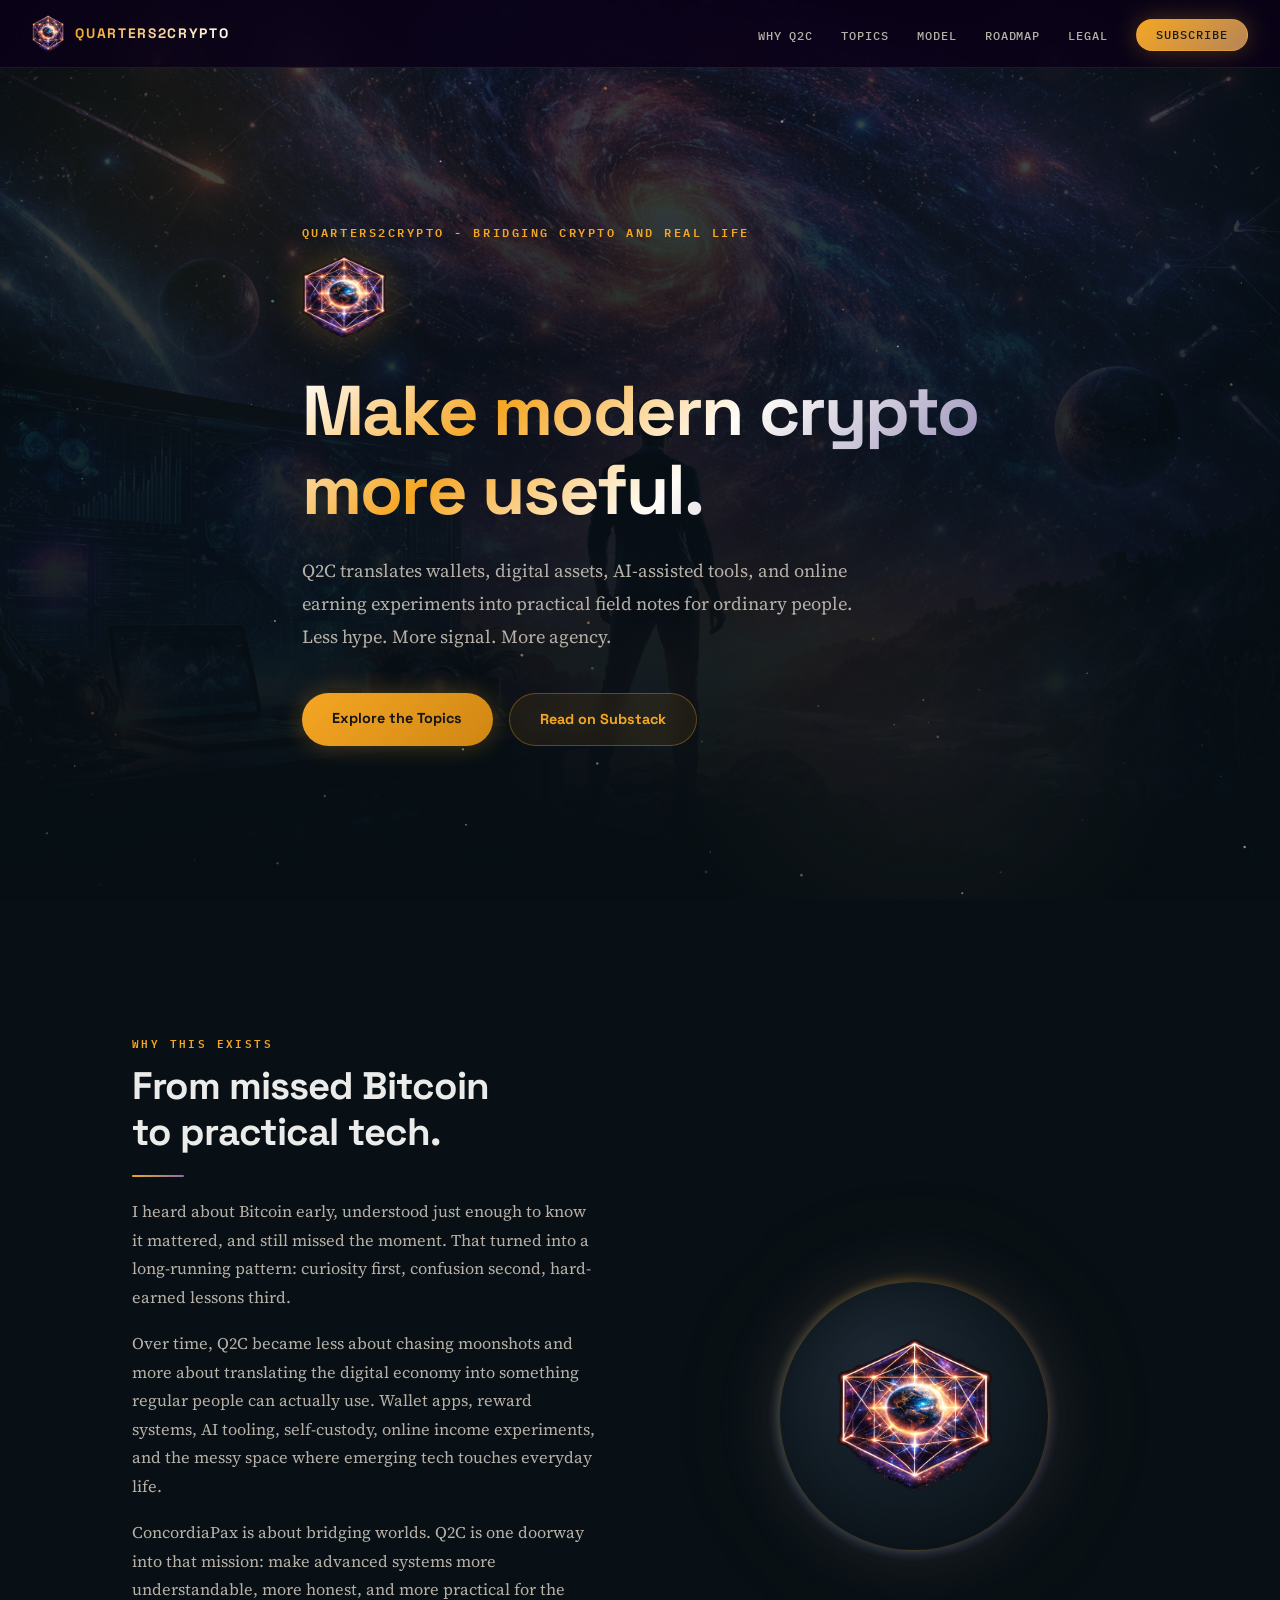
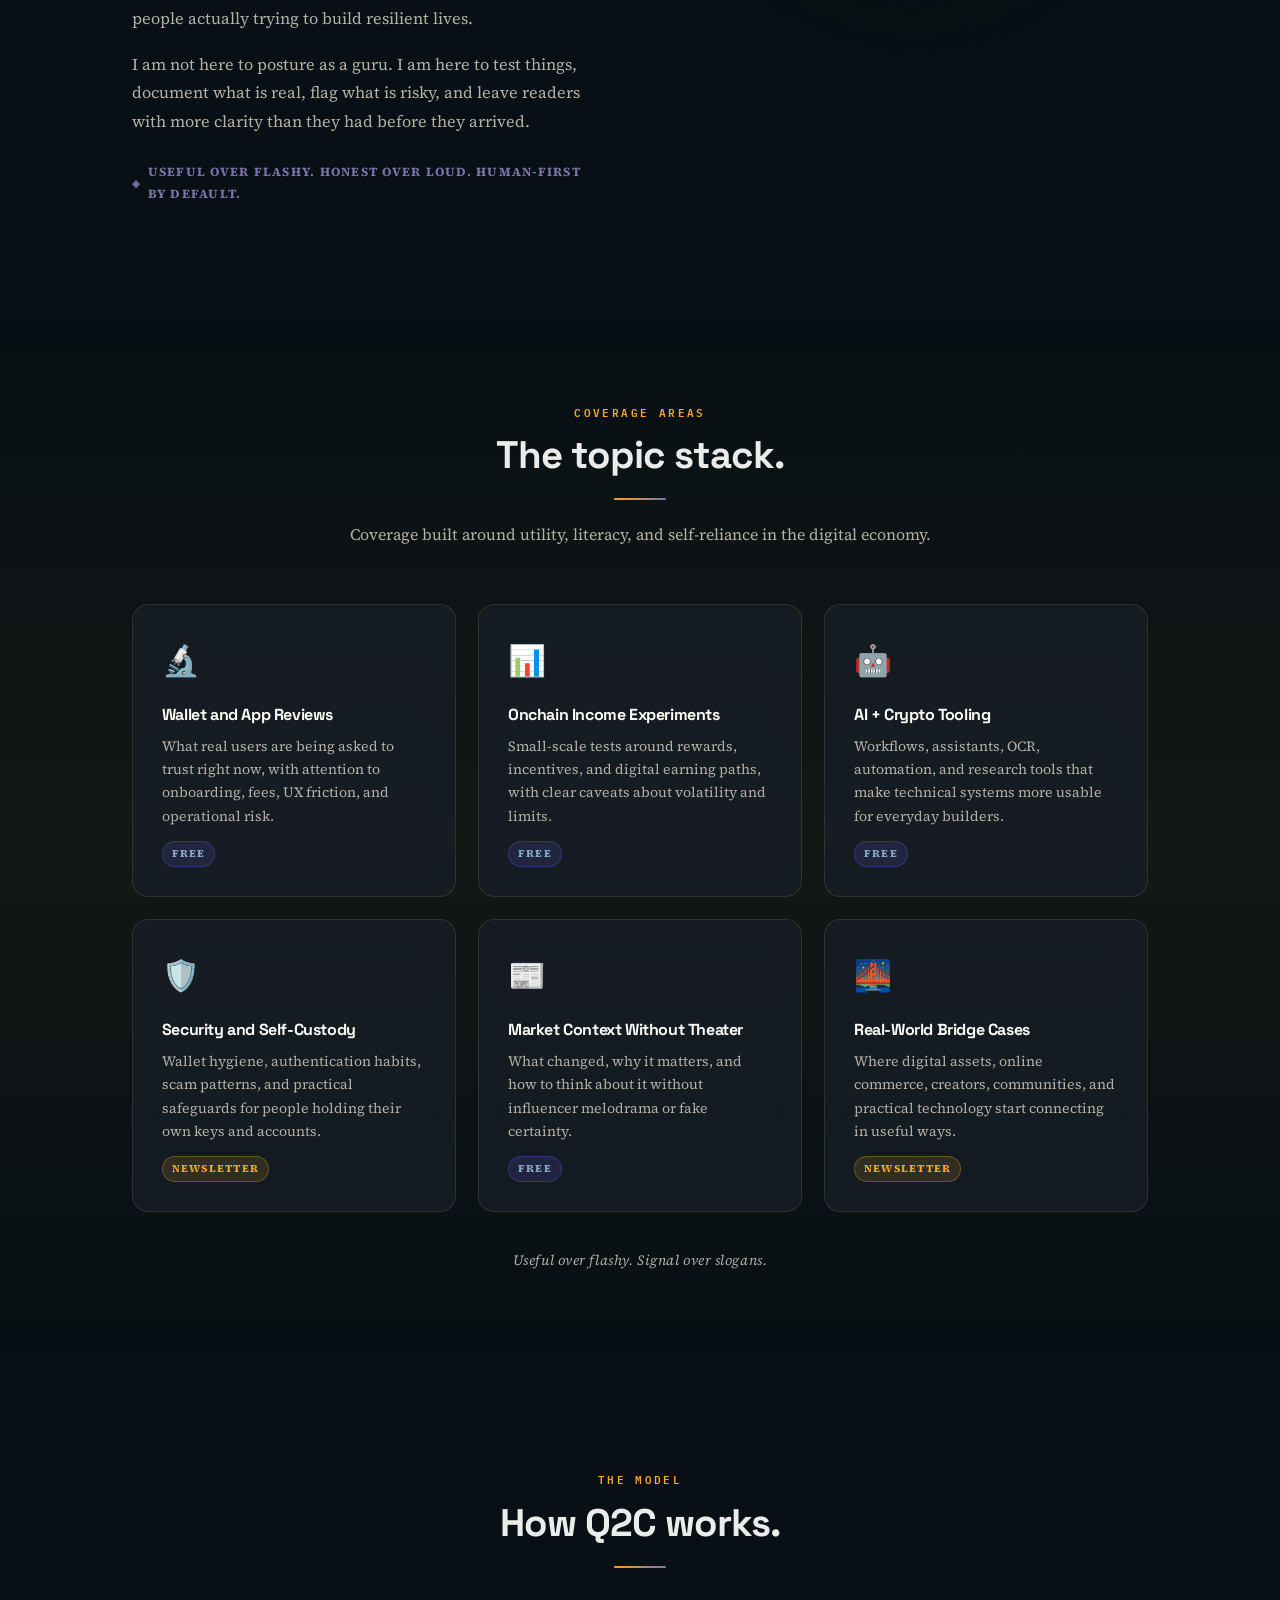
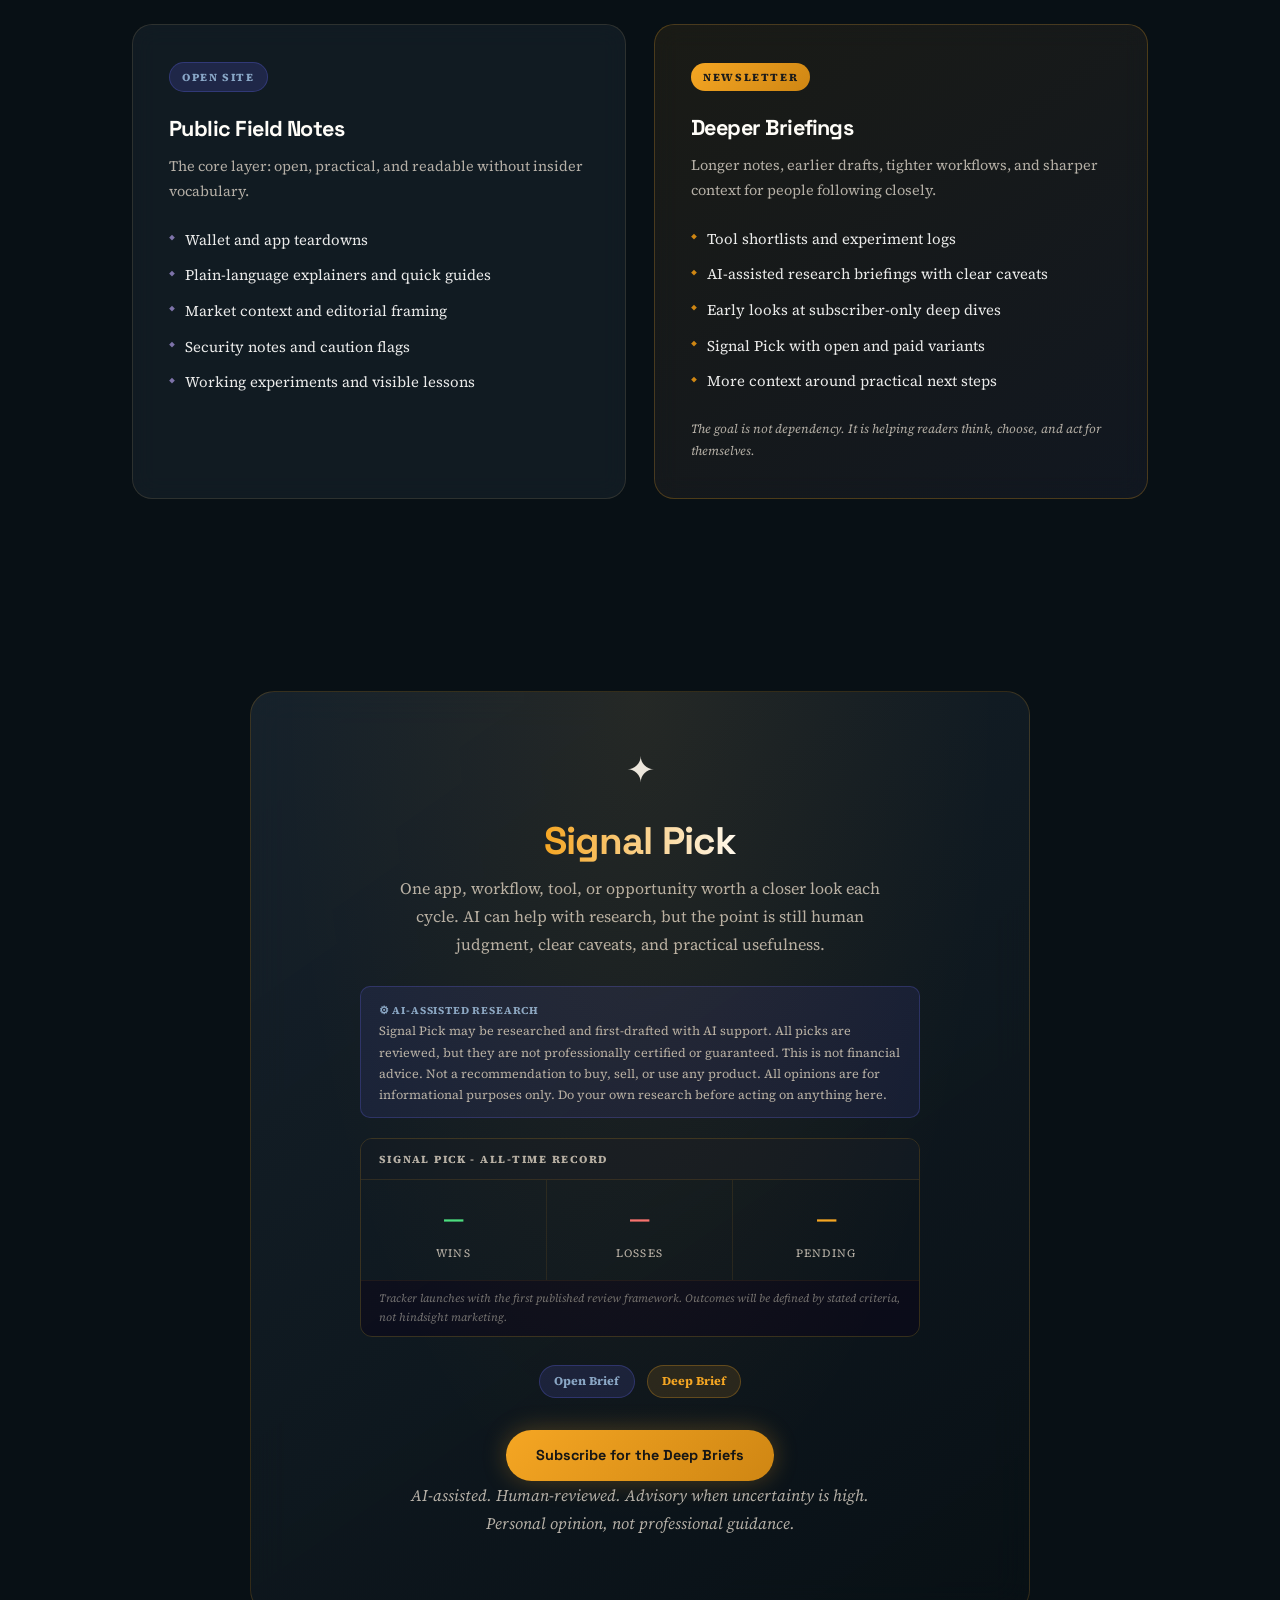
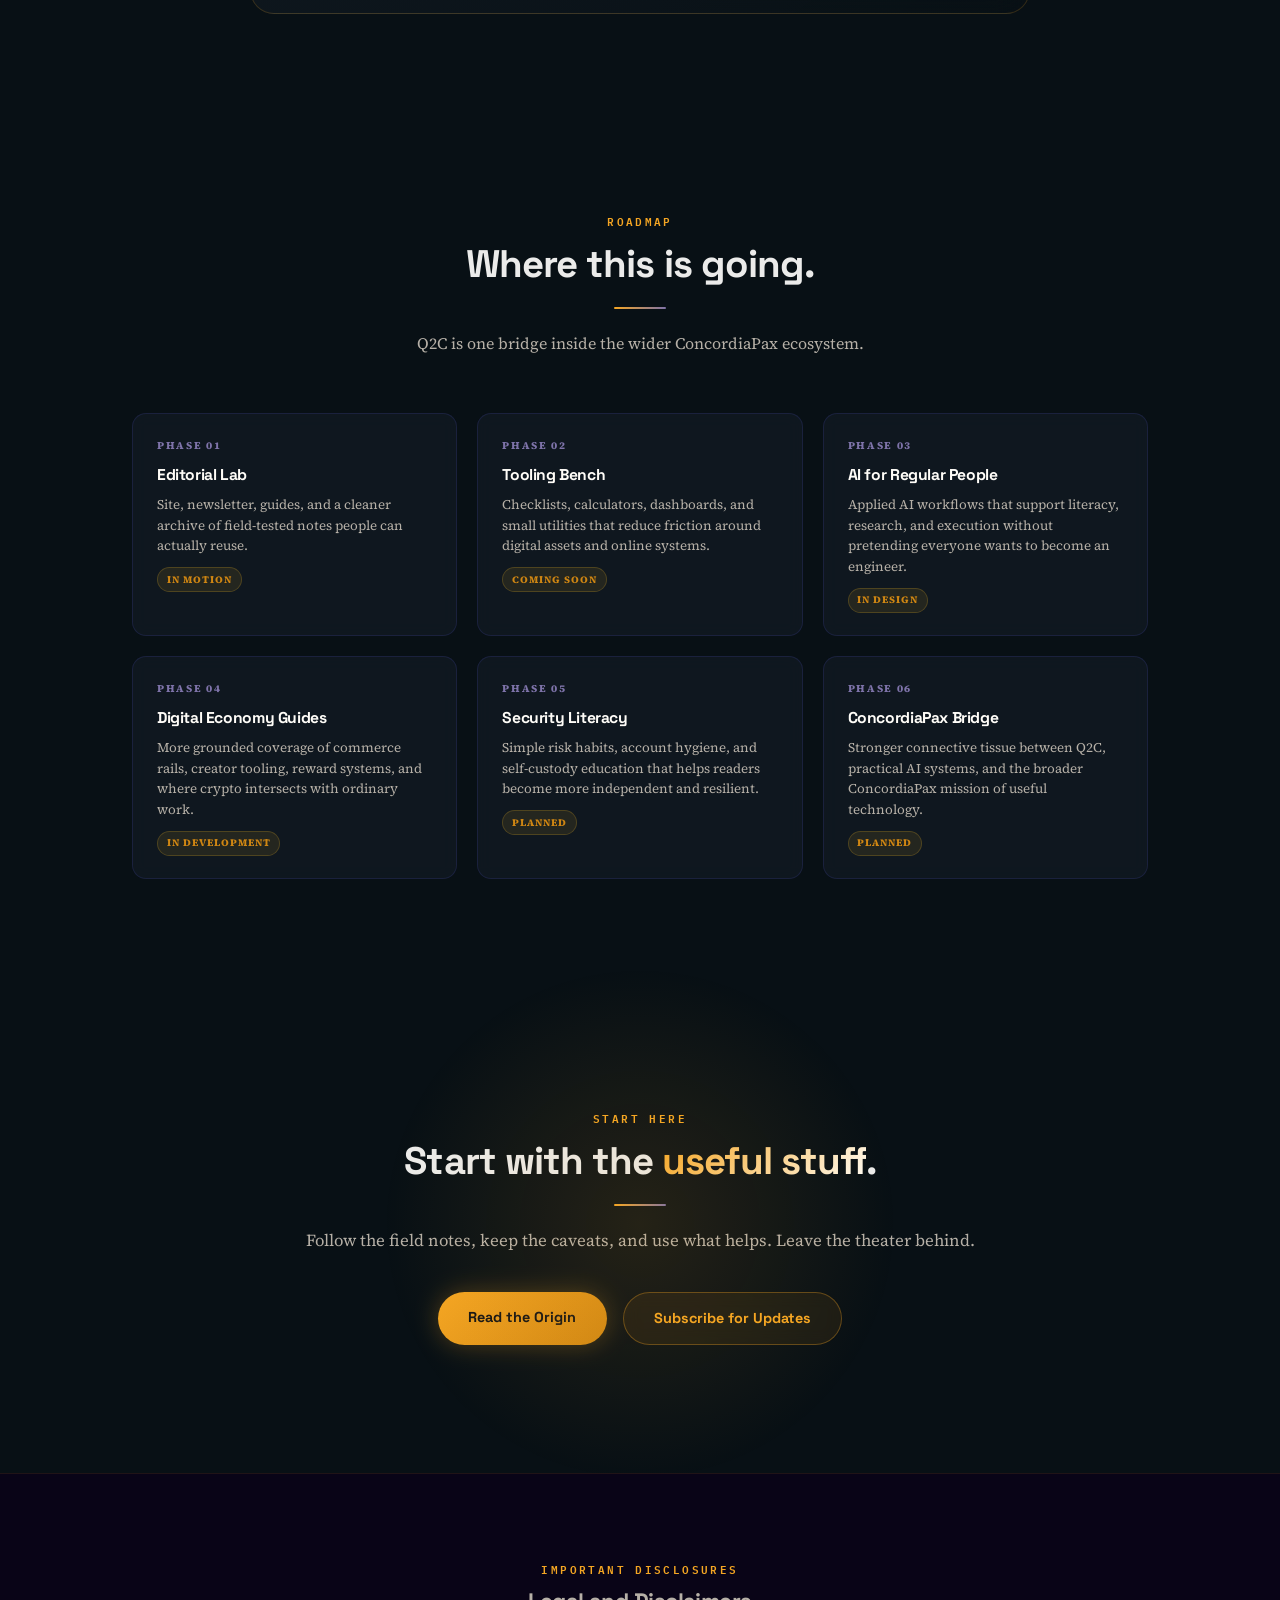
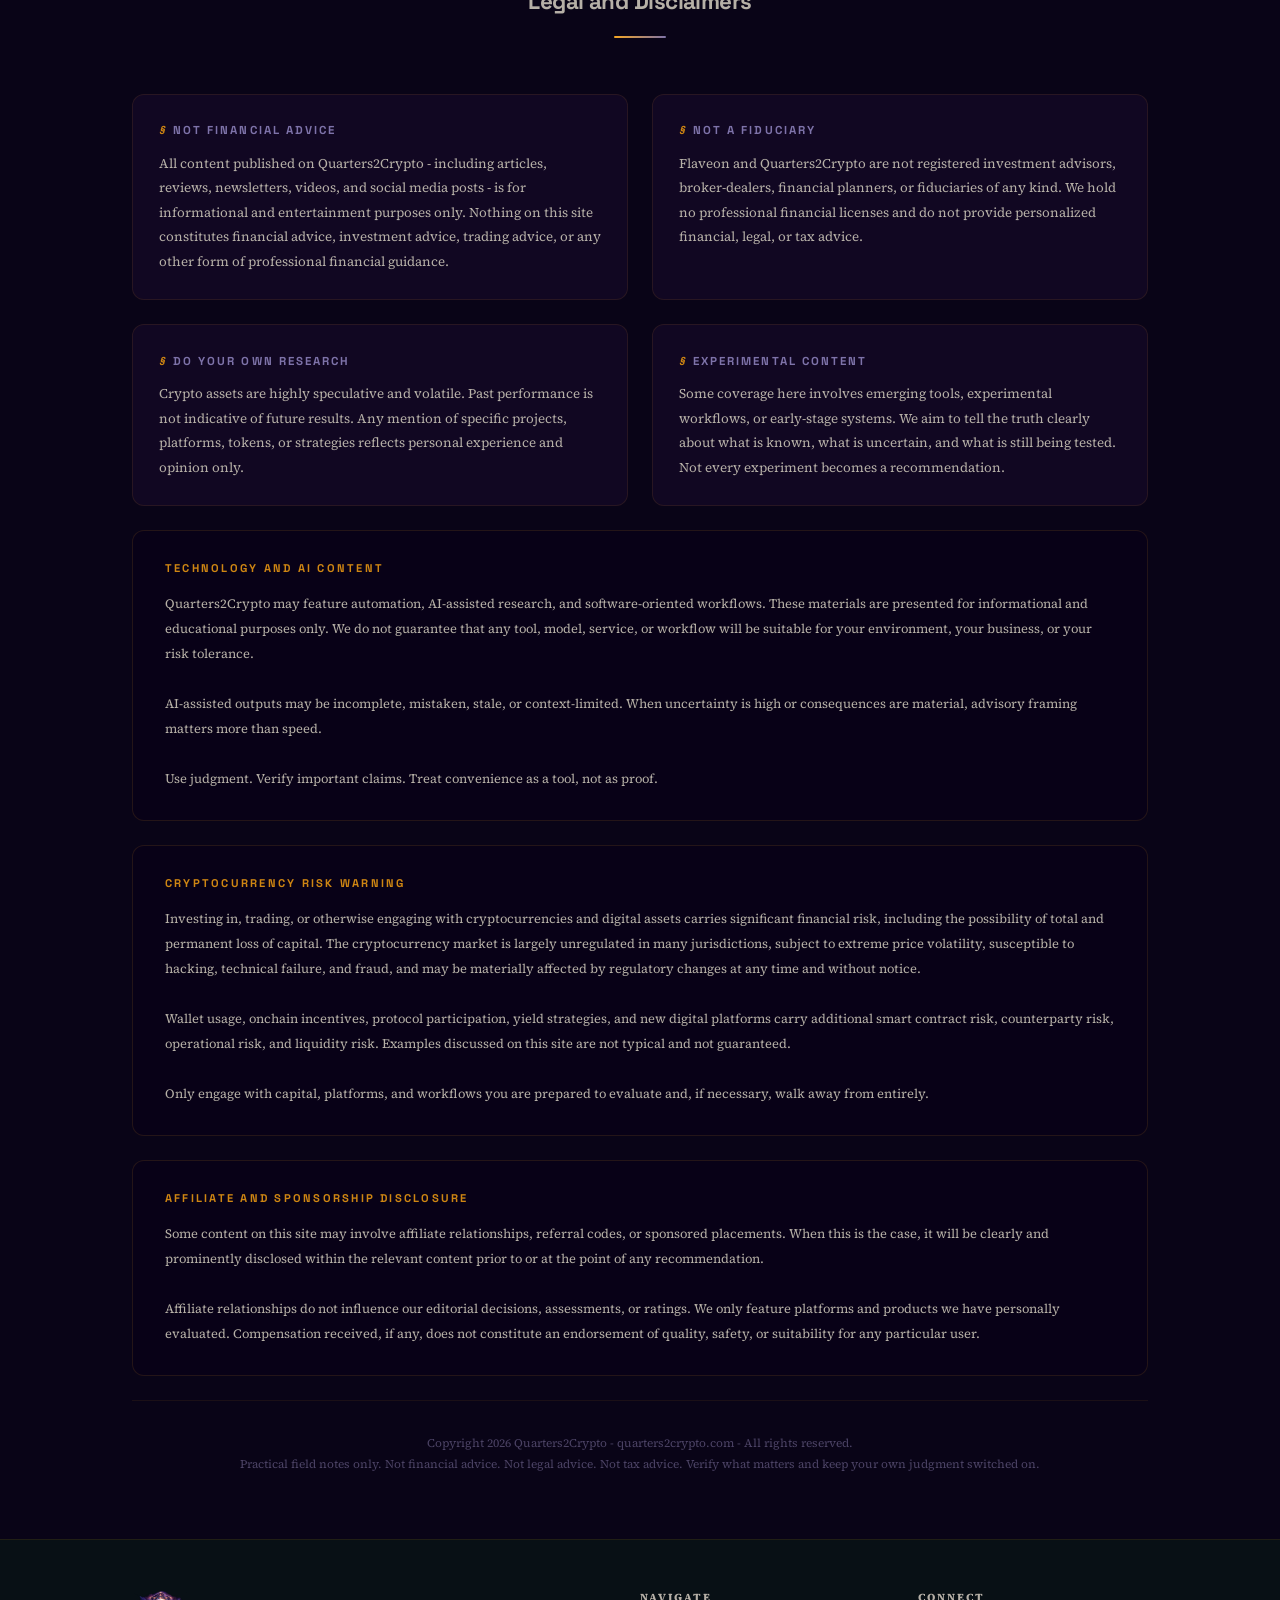
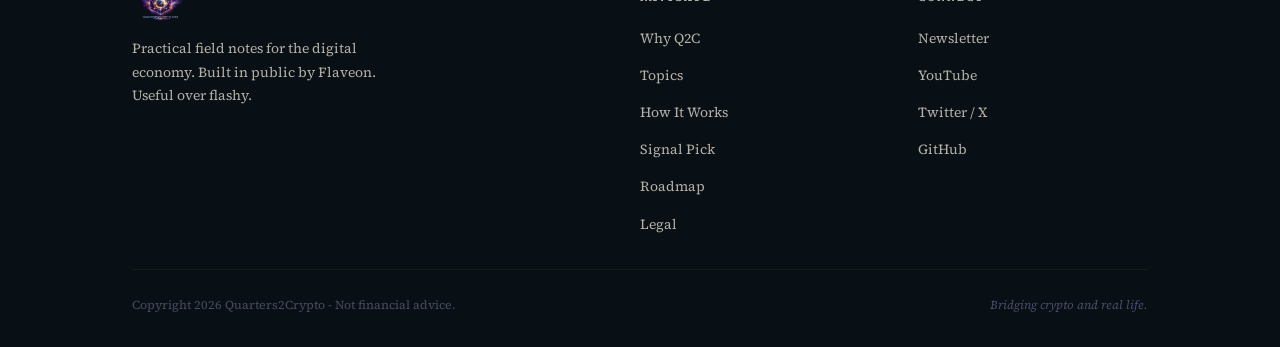
==== commit 053b7ae8: "Convert Q2C site for Pages CMS editing" ====
--- a/index.html
+++ b/index.html
@@ -167,7 +167,7 @@
     }
     .hero-bg {
       position: absolute; inset: 0;
-      background: url("Quarters2Crypto/Q2C%20Pics/ChatGPT%20Image%20Feb%2014%2C%202026%2C%2001_02_49%20PM.png") center 28% / cover no-repeat;
+      background: url("/media/images/q2c-hero-bg.png") center 28% / cover no-repeat;
       opacity: 0.28; z-index: 0;
     }
     .hero-bg::after {
@@ -558,7 +558,7 @@
 ════════════════════════════════════════════════ -->
 <nav id="nav">
   <a href="#hero" class="nav-brand">
-    <img src="Quarters2Crypto/Q2C%20Pics/quarter2crypto_icon_v2.png" alt="Q2C Icon">
+    <img id="nav-brand-icon" src="/media/images/q2c-icon.png" alt="Q2C Icon">
     <span class="nav-brand-text">Quarters2Crypto</span>
   </a>
   <ul class="nav-links" id="nav-links">
@@ -567,7 +567,7 @@
     <li><a href="#how-it-works">Model</a></li>
     <li><a href="#coming">Roadmap</a></li>
     <li><a href="#legal">Legal</a></li>
-    <li><a href="https://substack.com/@quarters2crypto" target="_blank" rel="noopener" class="nav-sub">Subscribe</a></li>
+    <li><a id="nav-subscribe-link" href="https://substack.com/@quarters2crypto" target="_blank" rel="noopener" class="nav-sub">Subscribe</a></li>
   </ul>
   <div class="hamburger" id="hamburger" role="button" tabindex="0" aria-label="Toggle menu">
     <span></span><span></span><span></span>
@@ -578,19 +578,19 @@
      HERO
 ════════════════════════════════════════════════ -->
 <section id="hero">
-  <div class="hero-bg"></div>
+  <div class="hero-bg" id="hero-bg"></div>
   <div class="wrap">
     <div class="hero-inner">
-      <p class="hero-alias">Quarters2Crypto · Bridging Crypto and Real Life</p>
-      <img src="Quarters2Crypto/Q2C%20Pics/quarter2crypto_icon_v2.png" alt="Q2C Emblem" class="hero-icon">
-      <h1 class="grad-text">Make modern crypto<br>more useful.</h1>
-      <p class="hero-sub">
+      <p class="hero-alias" id="hero-alias">Quarters2Crypto · Bridging Crypto and Real Life</p>
+      <img id="hero-icon" src="/media/images/q2c-icon.png" alt="Q2C Emblem" class="hero-icon">
+      <h1 class="grad-text" id="hero-headline">Make modern crypto<br>more useful.</h1>
+      <p class="hero-sub" id="hero-summary">
         Q2C translates wallets, digital assets, AI-assisted tools, and online earning experiments
         into practical field notes for ordinary people. Less hype. More signal. More agency.
       </p>
       <div class="hero-ctas">
-        <a href="#what-here" class="btn btn-fill">Explore the Topics</a>
-        <a href="https://substack.com/@quarters2crypto" target="_blank" rel="noopener" class="btn btn-outline">Read on Substack</a>
+        <a id="hero-primary-cta" href="#what-here" class="btn btn-fill">Explore the Topics</a>
+        <a id="hero-secondary-cta" href="https://substack.com/@quarters2crypto" target="_blank" rel="noopener" class="btn btn-outline">Read on Substack</a>
       </div>
     </div>
   </div>
@@ -603,9 +603,10 @@
   <div class="wrap">
     <div class="story-grid">
       <div class="story-copy rv">
-        <span class="eyebrow">Why This Exists</span>
-        <h2>From missed Bitcoin<br>to practical tech.</h2>
+        <span class="eyebrow" id="story-eyebrow">Why This Exists</span>
+        <h2 id="story-title">From missed Bitcoin<br>to practical tech.</h2>
         <div class="divider"></div>
+        <div id="story-paragraphs">
         <p>
           I heard about Bitcoin early, understood just enough to know it mattered, and still
           missed the moment. That turned into a long-running pattern: curiosity first, confusion
@@ -617,7 +618,7 @@
           systems, AI tooling, self-custody, online income experiments, and the messy space
           where emerging tech touches everyday life.
         </p>
-        <div class="pull-quote">
+        <div class="pull-quote" id="story-quote">
           "If a tool only works for insiders, it is not finished yet."
         </div>
         <p>
@@ -630,11 +631,12 @@
           document what is real, flag what is risky, and leave readers with more clarity than
           they had before they arrived.
         </p>
-        <span class="story-tag">Useful over flashy. Honest over loud. Human-first by default.</span>
+        </div>
+        <span class="story-tag" id="story-tag">Useful over flashy. Honest over loud. Human-first by default.</span>
       </div>
       <div class="story-orb-wrap rv">
         <div class="story-orb">
-          <img src="Quarters2Crypto/Q2C%20Pics/quarter2crypto_icon_v2.png" alt="Q2C Emblem">
+          <img id="story-icon" src="/media/images/q2c-icon.png" alt="Q2C Emblem">
         </div>
       </div>
     </div>
@@ -647,12 +649,12 @@
 <section id="what-here">
   <div class="wrap">
     <div class="sec-head rv">
-      <span class="eyebrow">Coverage Areas</span>
-      <h2>The topic stack.</h2>
+      <span class="eyebrow" id="topics-eyebrow">Coverage Areas</span>
+      <h2 id="topics-title">The topic stack.</h2>
       <div class="divider c"></div>
-      <p class="sec-sub">Coverage built around utility, literacy, and self-reliance in the digital economy.</p>
-    </div>
-    <div class="features">
+      <p class="sec-sub" id="topics-subtitle">Coverage built around utility, literacy, and self-reliance in the digital economy.</p>
+    </div>
+    <div class="features" id="topics-grid">
       <div class="f-card rv">
         <span class="f-icon">🔬</span>
         <h3>Wallet &amp; App Reviews</h3>
@@ -690,7 +692,7 @@
         <span class="badge b-sub">Newsletter</span>
       </div>
     </div>
-    <p class="features-note">Useful over flashy. Signal over slogans.</p>
+    <p class="features-note" id="topics-note">Useful over flashy. Signal over slogans.</p>
   </div>
 </section>
 
@@ -700,11 +702,11 @@
 <section id="how-it-works">
   <div class="wrap">
     <div class="sec-head rv">
-      <span class="eyebrow">The Model</span>
-      <h2>How Q2C works.</h2>
+      <span class="eyebrow" id="model-eyebrow">The Model</span>
+      <h2 id="model-title">How Q2C works.</h2>
       <div class="divider c"></div>
     </div>
-    <div class="tiers">
+    <div class="tiers" id="model-tiers">
       <div class="tier t-free rv">
         <span class="tier-label">Open Site</span>
         <h3>Public Field Notes</h3>
@@ -741,8 +743,8 @@
   <div class="wrap">
     <div class="pick-wrap rv">
       <span class="pick-icon">✦</span>
-      <h2><span>Signal Pick</span></h2>
-      <p>
+      <h2><span id="signal-title">Signal Pick</span></h2>
+      <p id="signal-description">
         One app, workflow, tool, or opportunity worth a closer look each cycle. AI can help with
         research, but the point is still human judgment, clear caveats, and practical usefulness.
       </p>
@@ -760,10 +762,8 @@
         line-height: 1.7;
         text-align: left;
       ">
-        <strong style="color:var(--indigo); letter-spacing:0.08em; text-transform:uppercase; font-size:0.66rem;">⚙ AI-Assisted Research</strong><br>
-        Signal Pick may be researched and first-drafted with AI support. All picks are reviewed, but they are not professionally certified or guaranteed.
-        <strong style="color:var(--text)">This is not financial advice.</strong> Not a recommendation to buy, sell, or use any product.
-        All opinions are for informational purposes only. Do your own research before acting on anything here.
+        <strong id="signal-ai-label" style="color:var(--indigo); letter-spacing:0.08em; text-transform:uppercase; font-size:0.66rem;">⚙ AI-Assisted Research</strong><br>
+        <span id="signal-ai-body">Signal Pick may be researched and first-drafted with AI support. All picks are reviewed, but they are not professionally certified or guaranteed. This is not financial advice. Not a recommendation to buy, sell, or use any product. All opinions are for informational purposes only. Do your own research before acting on anything here.</span>
       </div>
 
       <!-- Win / Loss Tracker -->
@@ -783,7 +783,7 @@
           color: var(--muted);
           border-bottom: 1px solid rgba(245,166,35,0.12);
           text-align: left;
-        ">Signal Pick — All-Time Record</div>
+        " id="signal-record-title">Signal Pick — All-Time Record</div>
         <div style="display:grid; grid-template-columns: repeat(3,1fr);">
           <div style="padding:1rem; text-align:center; border-right:1px solid rgba(245,166,35,0.1);">
             <div style="font-size:1.6rem; font-weight:800; color:#4ade80;" id="rp-wins">—</div>
@@ -804,15 +804,15 @@
           font-size: 0.7rem; color: rgba(182,176,167,0.6);
           font-style: italic; text-align: left;
           border-top: 1px solid rgba(245,166,35,0.08);
-        ">Tracker launches with the first published review framework. Outcomes will be defined by stated criteria, not hindsight marketing.</div>
-      </div>
-
-      <div class="pick-badges">
+        " id="signal-tracker-note">Tracker launches with the first published review framework. Outcomes will be defined by stated criteria, not hindsight marketing.</div>
+      </div>
+
+      <div class="pick-badges" id="signal-badges">
         <span class="pick-badge pb-free">Open Brief</span>
         <span class="pick-badge pb-paid">Deep Brief</span>
       </div>
-      <a href="https://substack.com/@quarters2crypto" target="_blank" rel="noopener" class="btn btn-fill">Subscribe for the Deep Briefs</a>
-      <p class="pick-disclaimer">
+      <a id="signal-cta" href="https://substack.com/@quarters2crypto" target="_blank" rel="noopener" class="btn btn-fill">Subscribe for the Deep Briefs</a>
+      <p class="pick-disclaimer" id="signal-disclaimer">
         AI-assisted. Human-reviewed. Advisory when uncertainty is high. Personal opinion, not professional guidance.
       </p>
     </div>
@@ -825,12 +825,12 @@
 <section id="coming">
   <div class="wrap">
     <div class="sec-head rv">
-      <span class="eyebrow">Roadmap</span>
-      <h2>Where this is going.</h2>
+      <span class="eyebrow" id="roadmap-eyebrow">Roadmap</span>
+      <h2 id="roadmap-title">Where this is going.</h2>
       <div class="divider c"></div>
-      <p class="sec-sub">Q2C is one bridge inside the wider ConcordiaPax ecosystem.</p>
-    </div>
-    <div class="roadmap">
+      <p class="sec-sub" id="roadmap-subtitle">Q2C is one bridge inside the wider ConcordiaPax ecosystem.</p>
+    </div>
+    <div class="roadmap" id="roadmap-grid">
       <div class="rm-card rv">
         <div class="rm-num">Phase 01</div>
         <h3>Editorial Lab</h3>
@@ -878,13 +878,13 @@
   <div class="wrap" style="position:relative; text-align:center;">
     <div class="cta-glow"></div>
     <div class="rv">
-      <span class="eyebrow">Start Here</span>
-      <h2>Start with the <span>useful stuff</span>.</h2>
+      <span class="eyebrow" id="final-cta-eyebrow">Start Here</span>
+      <h2 id="final-cta-title">Start with the <span>useful stuff</span>.</h2>
       <div class="divider c"></div>
-      <p>Follow the field notes, keep the caveats, and use what helps. Leave the theater behind.</p>
+      <p id="final-cta-description">Follow the field notes, keep the caveats, and use what helps. Leave the theater behind.</p>
       <div class="cta-row">
-        <a href="#story" class="btn btn-fill">Read the Origin</a>
-        <a href="https://substack.com/@quarters2crypto" target="_blank" rel="noopener" class="btn btn-outline">Subscribe for Updates</a>
+        <a id="final-cta-primary" href="#story" class="btn btn-fill">Read the Origin</a>
+        <a id="final-cta-secondary" href="https://substack.com/@quarters2crypto" target="_blank" rel="noopener" class="btn btn-outline">Subscribe for Updates</a>
       </div>
     </div>
   </div>
@@ -896,12 +896,12 @@
 <section id="legal">
   <div class="wrap">
     <div class="sec-head rv">
-      <span class="eyebrow">Important Disclosures</span>
-      <h2>Legal &amp; Disclaimers</h2>
+      <span class="eyebrow" id="legal-eyebrow">Important Disclosures</span>
+      <h2 id="legal-title">Legal &amp; Disclaimers</h2>
       <div class="divider c"></div>
     </div>
 
-    <div class="legal-grid">
+    <div class="legal-grid" id="legal-summary-grid">
       <div class="l-block rv">
         <h3>Not Financial Advice</h3>
         <p>All content published on Quarters2Crypto — including articles, reviews, newsletters, videos, and social media posts — is for <strong style="color:var(--text)">informational and entertainment purposes only</strong>. Nothing on this site constitutes financial advice, investment advice, trading advice, or any other form of professional financial guidance of any kind.</p>
@@ -920,6 +920,7 @@
       </div>
     </div>
 
+    <div id="legal-detail-blocks">
     <div class="l-full rv">
       <h3>Technology &amp; AI Content</h3>
       <p>
@@ -948,10 +949,11 @@
         Some content on this site may involve affiliate relationships, referral codes, or sponsored placements. When this is the case, it will be <strong style="color:var(--text)">clearly and prominently disclosed</strong> within the relevant content prior to or at the point of any recommendation. Affiliate relationships do not influence our editorial decisions, assessments, or ratings. We only feature platforms and products we have personally evaluated. Compensation received, if any, does not constitute an endorsement of quality, safety, or suitability for any particular user.
       </p>
     </div>
+    </div>
 
     <div class="legal-stamp">
-      <p>© 2026 Quarters2Crypto &nbsp;·&nbsp; quarters2crypto.com &nbsp;·&nbsp; All rights reserved.</p>
-      <p>Practical field notes only. Not financial advice. Not legal advice. Not tax advice. Verify what matters and keep your own judgment switched on.</p>
+      <p id="legal-stamp-line-1">© 2026 Quarters2Crypto &nbsp;·&nbsp; quarters2crypto.com &nbsp;·&nbsp; All rights reserved.</p>
+      <p id="legal-stamp-line-2">Practical field notes only. Not financial advice. Not legal advice. Not tax advice. Verify what matters and keep your own judgment switched on.</p>
     </div>
   </div>
 </section>
@@ -963,8 +965,8 @@
   <div class="wrap">
     <div class="footer-grid">
       <div class="footer-brand">
-        <img src="Quarters2Crypto/Q2C%20Pics/quarter2crypto_logo.png" alt="Quarters2Crypto">
-        <p>Practical field notes for the digital economy. Built in public by Flaveon. Useful over flashy.</p>
+        <img id="footer-logo" src="/media/images/q2c-logo.png" alt="Quarters2Crypto">
+        <p id="footer-brand-blurb">Practical field notes for the digital economy. Built in public by Flaveon. Useful over flashy.</p>
       </div>
       <div class="footer-col">
         <h4>Navigate</h4>
@@ -979,7 +981,7 @@
       </div>
       <div class="footer-col">
         <h4>Connect</h4>
-        <ul>
+        <ul id="footer-connect-links">
           <li><a href="https://substack.com/@quarters2crypto" target="_blank" rel="noopener">Newsletter</a></li>
           <li><a href="https://www.youtube.com/channel/UC3O_UpBRqOg7PBhRPRUqhTw" target="_blank" rel="noopener">YouTube</a></li>
           <li><a href="https://x.com/flaveon316" target="_blank" rel="noopener">Twitter / X</a></li>
@@ -988,8 +990,8 @@
       </div>
     </div>
     <div class="footer-bottom">
-      <span>© 2026 Quarters2Crypto &nbsp;·&nbsp; Not financial advice.</span>
-      <span class="footer-tag">Bridging crypto and real life.</span>
+      <span id="footer-bottom-left">© 2026 Quarters2Crypto &nbsp;·&nbsp; Not financial advice.</span>
+      <span class="footer-tag" id="footer-bottom-right">Bridging crypto and real life.</span>
     </div>
   </div>
 </footer>
@@ -998,13 +1000,234 @@
      SCRIPTS
 ════════════════════════════════════════════════ -->
 <script>
+function escapeHtml(value) {
+  return String(value)
+    .replace(/&/g, '&amp;')
+    .replace(/</g, '&lt;')
+    .replace(/>/g, '&gt;')
+    .replace(/"/g, '&quot;')
+    .replace(/'/g, '&#39;');
+}
+
+function setText(id, value) {
+  const el = document.getElementById(id);
+  if (el && typeof value === 'string') {
+    el.textContent = value;
+  }
+}
+
+function setHTML(id, value) {
+  const el = document.getElementById(id);
+  if (el && typeof value === 'string') {
+    el.innerHTML = value;
+  }
+}
+
+function setHref(id, value) {
+  const el = document.getElementById(id);
+  if (el && typeof value === 'string' && value) {
+    el.setAttribute('href', value);
+  }
+}
+
+function setImageSrc(id, value) {
+  const el = document.getElementById(id);
+  if (el && typeof value === 'string' && value) {
+    el.setAttribute('src', value);
+  }
+}
+
+function renderParagraphs(paragraphs) {
+  return (paragraphs || []).map((text) => `<p>${escapeHtml(text)}</p>`).join('');
+}
+
+function renderLines(lines) {
+  return (lines || []).map((line) => escapeHtml(line)).join('<br>');
+}
+
+function renderSiteContent(data) {
+  if (!data) return;
+
+  if (data.meta) {
+    if (data.meta.title) {
+      document.title = data.meta.title;
+    }
+    const metaDescription = document.querySelector('meta[name="description"]');
+    if (metaDescription && data.meta.description) {
+      metaDescription.setAttribute('content', data.meta.description);
+    }
+  }
+
+  if (data.branding) {
+    const heroBg = document.getElementById('hero-bg');
+    if (heroBg && data.branding.hero_image) {
+      heroBg.style.backgroundImage = `url("${data.branding.hero_image}")`;
+    }
+    ['nav-brand-icon', 'hero-icon', 'story-icon'].forEach((id) => setImageSrc(id, data.branding.icon_image));
+    setImageSrc('footer-logo', data.branding.logo_image);
+  }
+
+  if (data.hero) {
+    setText('hero-alias', data.hero.alias);
+    setHTML('hero-headline', renderLines(data.hero.headline_lines));
+    setText('hero-summary', data.hero.summary);
+    setText('hero-primary-cta', data.hero.primary_label);
+    setHref('hero-primary-cta', data.hero.primary_href);
+    setText('hero-secondary-cta', data.hero.secondary_label);
+    setHref('hero-secondary-cta', data.hero.secondary_href);
+    setHref('nav-subscribe-link', data.hero.secondary_href);
+  }
+
+  if (data.story) {
+    setText('story-eyebrow', data.story.eyebrow);
+    setHTML('story-title', renderLines(data.story.title_lines));
+    setHTML('story-paragraphs', renderParagraphs(data.story.paragraphs));
+    setText('story-quote', data.story.quote);
+    setText('story-tag', data.story.tag);
+  }
+
+  if (data.topics) {
+    setText('topics-eyebrow', data.topics.eyebrow);
+    setText('topics-title', data.topics.title);
+    setText('topics-subtitle', data.topics.subtitle);
+    setText('topics-note', data.topics.note);
+    const topicsGrid = document.getElementById('topics-grid');
+    if (topicsGrid && Array.isArray(data.topics.items)) {
+      topicsGrid.innerHTML = data.topics.items.map((item) => `
+        <div class="f-card rv">
+          <span class="f-icon">${escapeHtml(item.icon)}</span>
+          <h3>${escapeHtml(item.title)}</h3>
+          <p>${escapeHtml(item.description)}</p>
+          <span class="badge ${item.badge_tone === 'newsletter' ? 'b-sub' : 'b-free'}">${escapeHtml(item.badge)}</span>
+        </div>
+      `).join('');
+    }
+  }
+
+  if (data.model) {
+    setText('model-eyebrow', data.model.eyebrow);
+    setText('model-title', data.model.title);
+    const tiers = document.getElementById('model-tiers');
+    if (tiers && Array.isArray(data.model.tiers)) {
+      tiers.innerHTML = data.model.tiers.map((tier) => `
+        <div class="tier ${tier.tone === 'newsletter' ? 't-sub' : 't-free'} rv">
+          <span class="tier-label">${escapeHtml(tier.label)}</span>
+          <h3>${escapeHtml(tier.title)}</h3>
+          <p class="tier-desc">${escapeHtml(tier.description)}</p>
+          <ul class="tier-list">
+            ${(tier.items || []).map((item) => `<li>${escapeHtml(item)}</li>`).join('')}
+          </ul>
+          ${tier.note ? `<p class="tier-note">${escapeHtml(tier.note)}</p>` : ''}
+        </div>
+      `).join('');
+    }
+  }
+
+  if (data.signal_pick) {
+    setText('signal-title', data.signal_pick.title);
+    setText('signal-description', data.signal_pick.description);
+    setText('signal-ai-label', `⚙ ${data.signal_pick.ai_notice_label}`);
+    setText('signal-ai-body', data.signal_pick.ai_notice_body);
+    setText('signal-record-title', data.signal_pick.record_title);
+    setText('signal-tracker-note', data.signal_pick.tracker_note);
+    setText('signal-cta', data.signal_pick.cta_label);
+    setHref('signal-cta', data.signal_pick.cta_href);
+    setText('signal-disclaimer', data.signal_pick.disclaimer);
+    const badges = document.getElementById('signal-badges');
+    if (badges && Array.isArray(data.signal_pick.badges)) {
+      badges.innerHTML = data.signal_pick.badges.map((badge) => `
+        <span class="pick-badge ${badge.tone === 'newsletter' ? 'pb-paid' : 'pb-free'}">${escapeHtml(badge.label)}</span>
+      `).join('');
+    }
+  }
+
+  if (data.roadmap) {
+    setText('roadmap-eyebrow', data.roadmap.eyebrow);
+    setText('roadmap-title', data.roadmap.title);
+    setText('roadmap-subtitle', data.roadmap.subtitle);
+    const roadmap = document.getElementById('roadmap-grid');
+    if (roadmap && Array.isArray(data.roadmap.items)) {
+      roadmap.innerHTML = data.roadmap.items.map((item) => `
+        <div class="rm-card rv">
+          <div class="rm-num">${escapeHtml(item.phase)}</div>
+          <h3>${escapeHtml(item.title)}</h3>
+          <p>${escapeHtml(item.description)}</p>
+          <span class="rm-status">${escapeHtml(item.status)}</span>
+        </div>
+      `).join('');
+    }
+  }
+
+  if (data.cta_final) {
+    setText('final-cta-eyebrow', data.cta_final.eyebrow);
+    setHTML('final-cta-title', `${escapeHtml(data.cta_final.title_prefix)} <span>${escapeHtml(data.cta_final.title_highlight)}</span>${escapeHtml(data.cta_final.title_suffix)}`);
+    setText('final-cta-description', data.cta_final.description);
+    setText('final-cta-primary', data.cta_final.primary_label);
+    setHref('final-cta-primary', data.cta_final.primary_href);
+    setText('final-cta-secondary', data.cta_final.secondary_label);
+    setHref('final-cta-secondary', data.cta_final.secondary_href);
+  }
+
+  if (data.legal) {
+    setText('legal-eyebrow', data.legal.eyebrow);
+    setText('legal-title', data.legal.title);
+    const summaryGrid = document.getElementById('legal-summary-grid');
+    if (summaryGrid && Array.isArray(data.legal.summary_blocks)) {
+      summaryGrid.innerHTML = data.legal.summary_blocks.map((block) => `
+        <div class="l-block rv">
+          <h3>${escapeHtml(block.title)}</h3>
+          <p>${escapeHtml(block.body)}</p>
+        </div>
+      `).join('');
+    }
+    const detailBlocks = document.getElementById('legal-detail-blocks');
+    if (detailBlocks && Array.isArray(data.legal.detail_blocks)) {
+      detailBlocks.innerHTML = data.legal.detail_blocks.map((block) => `
+        <div class="l-full rv">
+          <h3>${escapeHtml(block.title)}</h3>
+          <p>${(block.paragraphs || []).map((paragraph) => `${escapeHtml(paragraph)}`).join('<br><br>')}</p>
+        </div>
+      `).join('');
+    }
+    if (Array.isArray(data.legal.stamp_lines)) {
+      setText('legal-stamp-line-1', data.legal.stamp_lines[0] || '');
+      setText('legal-stamp-line-2', data.legal.stamp_lines[1] || '');
+    }
+  }
+
+  if (data.footer) {
+    setText('footer-brand-blurb', data.footer.brand_blurb);
+    setText('footer-bottom-left', data.footer.bottom_left);
+    setText('footer-bottom-right', data.footer.bottom_right);
+    const links = document.getElementById('footer-connect-links');
+    if (links && Array.isArray(data.footer.connect_links)) {
+      links.innerHTML = data.footer.connect_links.map((link) => `
+        <li><a href="${escapeHtml(link.url)}" target="_blank" rel="noopener">${escapeHtml(link.label)}</a></li>
+      `).join('');
+    }
+  }
+}
+
+async function loadSiteContent() {
+  try {
+    const response = await fetch('content/site.json', { cache: 'no-store' });
+    if (!response.ok) {
+      throw new Error(`Failed to load content/site.json: ${response.status}`);
+    }
+    return await response.json();
+  } catch (error) {
+    console.warn('Q2C content loader fell back to static HTML.', error);
+    return null;
+  }
+}
+
 /* ── STARFIELD ───────────────────────────────────── */
-(function () {
+function initStarfield() {
   const canvas = document.getElementById('starfield');
   const ctx    = canvas.getContext('2d');
   let   stars  = [];
   const N      = 190;
-  const COLORS = ['#fffdf8','#7e73a9','#b68558','#7fd1c4','#f5a623'];
+  const COLORS = ['#fffdf8', '#7e73a9', '#b68558', '#7fd1c4', '#f5a623'];
 
   function resize() {
     canvas.width  = window.innerWidth;
@@ -1034,63 +1257,86 @@
       ctx.globalAlpha = a;
       ctx.fill();
       s.y -= s.sp * 0.09;
-      if (s.y < -2) { s.y = canvas.height + 2; s.x = Math.random() * canvas.width; }
+      if (s.y < -2) {
+        s.y = canvas.height + 2;
+        s.x = Math.random() * canvas.width;
+      }
     }
     ctx.globalAlpha = 1;
     requestAnimationFrame(frame);
   }
 
-  window.addEventListener('resize', () => { resize(); seed(); }, { passive: true });
-  resize(); seed(); requestAnimationFrame(frame);
-})();
+  window.addEventListener('resize', () => {
+    resize();
+    seed();
+  }, { passive: true });
+
+  resize();
+  seed();
+  requestAnimationFrame(frame);
+}
 
 /* ── NAV SCROLL ──────────────────────────────────── */
-(function () {
+function initNavScroll() {
   const nav = document.getElementById('nav');
   window.addEventListener('scroll', () => {
     nav.classList.toggle('scrolled', window.scrollY > 50);
   }, { passive: true });
-})();
+}
 
 /* ── HAMBURGER ───────────────────────────────────── */
-(function () {
-  const btn   = document.getElementById('hamburger');
+function initHamburger() {
+  const btn = document.getElementById('hamburger');
   const links = document.getElementById('nav-links');
   const toggle = () => links.classList.toggle('open');
   btn.addEventListener('click', toggle);
-  btn.addEventListener('keydown', e => { if (e.key === 'Enter' || e.key === ' ') toggle(); });
-  links.querySelectorAll('a').forEach(a => a.addEventListener('click', () => links.classList.remove('open')));
-})();
+  btn.addEventListener('keydown', (e) => {
+    if (e.key === 'Enter' || e.key === ' ') toggle();
+  });
+  links.querySelectorAll('a').forEach((a) => a.addEventListener('click', () => links.classList.remove('open')));
+}
 
 /* ── ACTIVE NAV LINK ─────────────────────────────── */
-(function () {
+function initActiveNavLink() {
   const sections = [...document.querySelectorAll('section[id]')];
-  const links    = [...document.querySelectorAll('.nav-links a[href^="#"]')];
+  const links = [...document.querySelectorAll('.nav-links a[href^="#"]')];
   window.addEventListener('scroll', () => {
     let cur = '';
-    for (const s of sections) {
-      if (window.scrollY >= s.offsetTop - 90) cur = s.id;
-    }
-    links.forEach(a => {
-      a.classList.toggle('active', a.getAttribute('href') === '#' + cur);
+    for (const section of sections) {
+      if (window.scrollY >= section.offsetTop - 90) cur = section.id;
+    }
+    links.forEach((a) => {
+      a.classList.toggle('active', a.getAttribute('href') === `#${cur}`);
     });
   }, { passive: true });
-})();
+}
 
 /* ── SCROLL REVEAL ───────────────────────────────── */
-(function () {
+function initReveal() {
   const io = new IntersectionObserver((entries) => {
-    entries.forEach(entry => {
+    entries.forEach((entry) => {
       if (!entry.isIntersecting) return;
-      const parent   = entry.target.parentElement;
+      const parent = entry.target.parentElement;
       const siblings = [...parent.querySelectorAll('.rv:not(.in)')];
-      const idx      = siblings.indexOf(entry.target);
+      const idx = siblings.indexOf(entry.target);
       setTimeout(() => entry.target.classList.add('in'), Math.min(idx * 85, 380));
       io.unobserve(entry.target);
     });
   }, { threshold: 0.08, rootMargin: '0px 0px -36px 0px' });
 
-  document.querySelectorAll('.rv').forEach(el => io.observe(el));
+  document.querySelectorAll('.rv').forEach((el) => io.observe(el));
+}
+
+(async function bootstrapPage() {
+  const siteContent = await loadSiteContent();
+  if (siteContent) {
+    renderSiteContent(siteContent);
+  }
+  initStarfield();
+  initNavScroll();
+  initHamburger();
+  initActiveNavLink();
+  initReveal();
 })();
 </script>
 
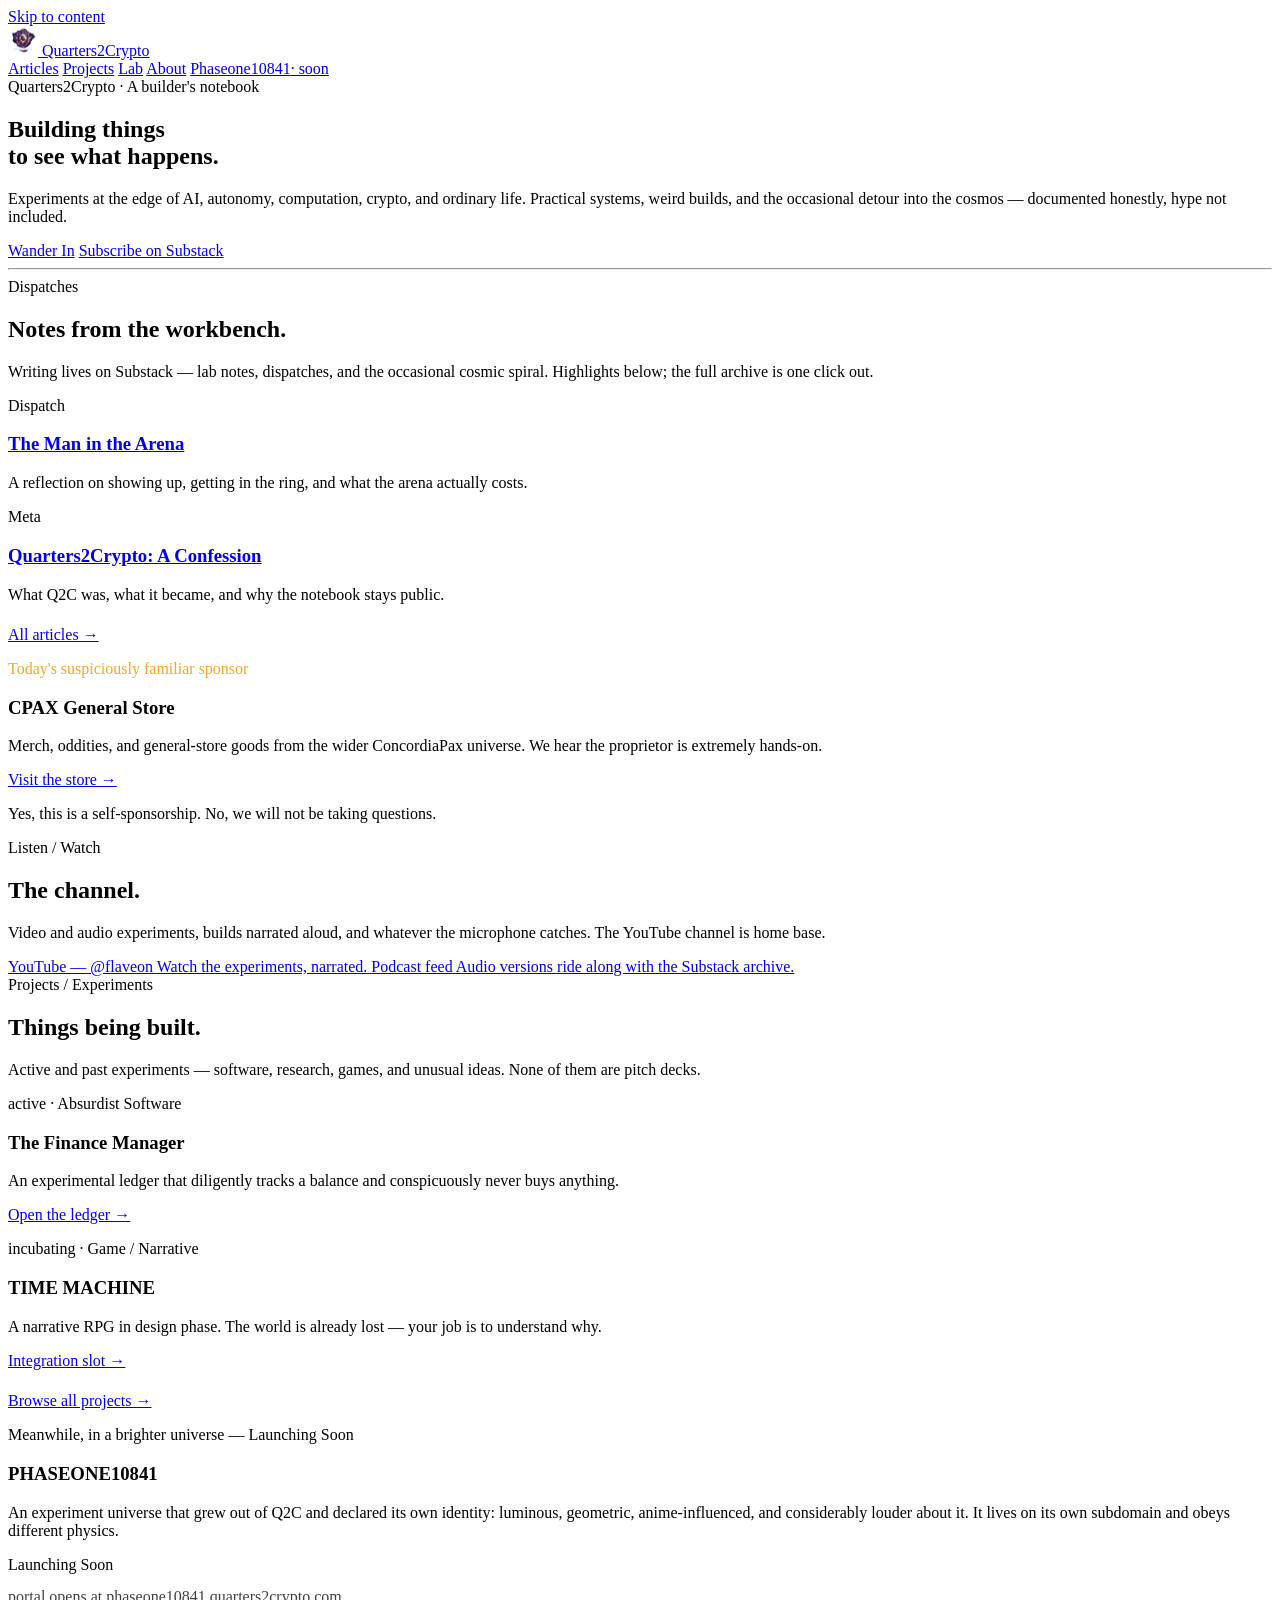
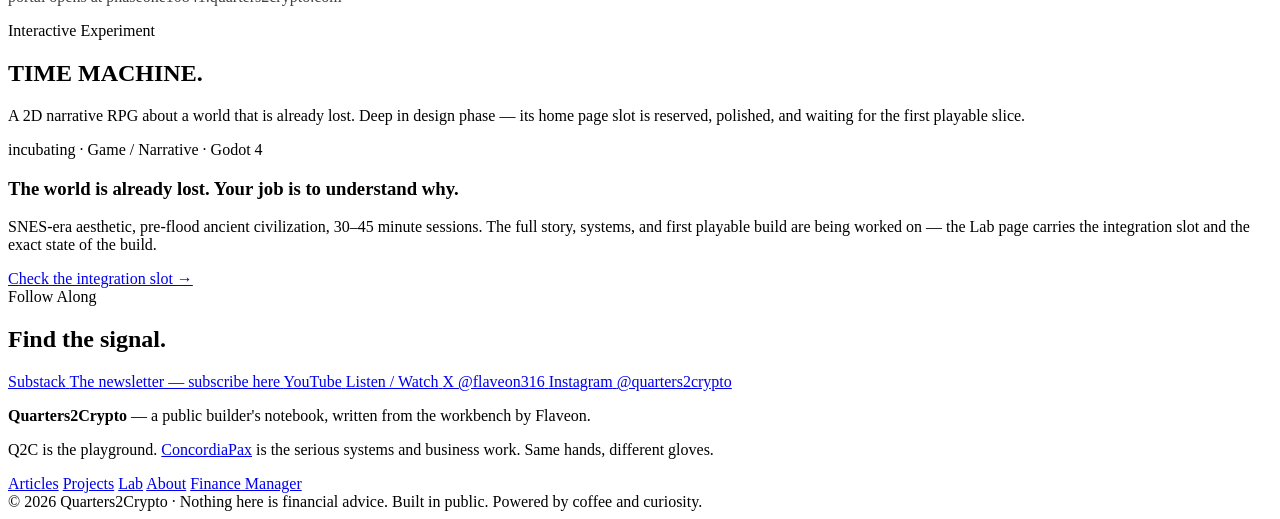
==== commit 1e447f9c: "Rebuild site as multi-page builder's notebook Home, Articles, Projects, Lab, About. Hero communicate" ====
--- a/index.html
+++ b/index.html
@@ -3,1342 +3,244 @@
 <head>
   <meta charset="UTF-8">
   <meta name="viewport" content="width=device-width, initial-scale=1.0">
-  <title>Quarters2Crypto — Practical Crypto Field Notes</title>
-  <meta name="description" content="Practical crypto field notes for people navigating the digital economy. Wallet-tested tools, security habits, market context, AI-assisted workflows, and real-world experiments by Flaveon.">
+  <title>Quarters2Crypto — A Builder's Notebook</title>
+  <meta name="description" content="The public notebook of Flaveon: experiments at the edge of AI, autonomy, computation, crypto, and cosmic daydreaming. Building things to see what happens.">
+  <link rel="canonical" href="https://quarters2crypto.com/">
+
+  <meta property="og:type" content="website">
+  <meta property="og:site_name" content="Quarters2Crypto">
+  <meta property="og:title" content="Quarters2Crypto — A Builder's Notebook">
+  <meta property="og:description" content="Experiments at the edge of AI, autonomy, computation, crypto, and cosmic daydreaming. Building things to see what happens.">
+  <meta property="og:url" content="https://quarters2crypto.com/">
+  <meta property="og:image" content="https://quarters2crypto.com/media/images/q2c-hero-bg.png">
+  <meta name="twitter:card" content="summary_large_image">
+  <meta name="twitter:site" content="@flaveon316">
+  <meta name="twitter:title" content="Quarters2Crypto — A Builder's Notebook">
+  <meta name="twitter:description" content="Experiments at the edge of AI, autonomy, computation, crypto, and cosmic daydreaming.">
+
+  <link rel="icon" type="image/png" href="/media/images/q2c-icon.png">
   <link rel="preconnect" href="https://fonts.googleapis.com">
   <link rel="preconnect" href="https://fonts.gstatic.com" crossorigin>
-  <link href="https://fonts.googleapis.com/css2?family=Space+Grotesk:wght@500;700;800&family=Source+Serif+4:ital,wght@0,400;0,600;1,400&family=IBM+Plex+Mono:wght@400;500;600&display=swap" rel="stylesheet">
-  <style>
-    :root {
-      --bg-0:       #081015;
-      --bg-1:       #131b24;
-      --bg-2:       #1d2934;
-      --pink:       #b68558;
-      --violet:     #7e73a9;
-      --indigo:     #89a7c7;
-      --gold:       #f5a623;
-      --gold-dim:   #cf8613;
-      --blue:       #7fd1c4;
-      --white:      #fffdf8;
-      --text:       #ebebea;
-      --muted:      #b6b0a7;
-      --card:       rgba(24,31,40,0.68);
-      --border:     rgba(166,142,102,0.20);
-      --nav-h:      68px;
-      --glow-v:     0 0 22px rgba(126,115,169,0.22);
-      --glow-p:     0 0 22px rgba(182,133,88,0.18);
-      --glow-g:     0 0 24px rgba(245,166,35,0.28);
-      --ease:       0.3s ease;
-      --radius:     16px;
-    }
-    *, *::before, *::after { box-sizing: border-box; margin: 0; padding: 0; }
-    html { scroll-behavior: smooth; }
-    body {
-      font-family: 'Source Serif 4', Georgia, serif;
-      background: var(--bg-0);
-      color: var(--text);
-      line-height: 1.75;
-      overflow-x: hidden;
-      -webkit-font-smoothing: antialiased;
-      position: relative;
-    }
-    body::before {
-      content: '';
-      position: fixed;
-      inset: 0;
-      background:
-        radial-gradient(circle at 16% 18%, rgba(245,166,35,0.10), transparent 24%),
-        radial-gradient(circle at 82% 18%, rgba(126,115,169,0.10), transparent 22%),
-        radial-gradient(circle at 72% 80%, rgba(182,133,88,0.10), transparent 24%);
-      pointer-events: none;
-      z-index: 0;
-    }
-    a { color: var(--violet); text-decoration: none; transition: color var(--ease); }
-    a:hover { color: var(--gold); }
-    img { max-width: 100%; display: block; }
-
-    /* ── STARFIELD ─────────────────────────────────── */
-    #starfield {
-      position: fixed; inset: 0;
-      pointer-events: none; z-index: 0;
-    }
-
-    /* ── NAV ───────────────────────────────────────── */
-    #nav {
-      position: fixed; top: 0; left: 0; right: 0;
-      height: var(--nav-h);
-      display: flex; align-items: center; justify-content: space-between;
-      padding: 0 2rem;
-      background: rgba(10,1,24,0.82);
-      backdrop-filter: blur(18px);
-      -webkit-backdrop-filter: blur(18px);
-      border-bottom: 1px solid rgba(245,166,35,0.12);
-      z-index: 999;
-      transition: background var(--ease);
-    }
-    #nav.scrolled { background: rgba(10,1,24,0.97); }
-    .nav-brand {
-      display: flex; align-items: center; gap: 0.7rem;
-      text-decoration: none; flex-shrink: 0;
-    }
-    .nav-brand img { height: 38px; width: auto; }
-    .nav-brand-text {
-      font-family: 'Space Grotesk', sans-serif;
-      font-size: 0.86rem; font-weight: 700;
-      letter-spacing: 0.12em; text-transform: uppercase;
-      background: linear-gradient(90deg, var(--gold), var(--white));
-      -webkit-background-clip: text; -webkit-text-fill-color: transparent;
-      background-clip: text;
-      display: block;
-    }
-    .nav-links {
-      list-style: none; display: flex;
-      align-items: center; gap: 1.75rem;
-    }
-    .nav-links a {
-      font-family: 'IBM Plex Mono', monospace;
-      font-size: 0.74rem; font-weight: 500;
-      letter-spacing: 0.08em; text-transform: uppercase;
-      color: var(--muted); transition: color var(--ease);
-    }
-    .nav-links a:hover, .nav-links a.active { color: var(--gold); }
-    .nav-sub {
-      padding: 0.45rem 1.2rem;
-      background: linear-gradient(135deg, var(--gold), var(--pink));
-      border: 1px solid rgba(245,166,35,0.35);
-      border-radius: 999px; font-size: 0.76rem; font-weight: 700;
-      color: #1a1a1a !important; letter-spacing: 0.08em; text-transform: uppercase;
-      box-shadow: var(--glow-g);
-      transition: box-shadow var(--ease), transform var(--ease);
-    }
-    .nav-sub:hover { box-shadow: var(--glow-p); transform: translateY(-1px); color: #1a1a1a !important; }
-    .hamburger {
-      display: none; flex-direction: column;
-      gap: 5px; cursor: pointer; padding: 4px;
-    }
-    .hamburger span {
-      display: block; width: 22px; height: 2px;
-      background: var(--text); border-radius: 2px;
-      transition: all var(--ease);
-    }
-
-    /* ── LAYOUT HELPERS ────────────────────────────── */
-    .wrap { max-width: 1080px; margin: 0 auto; padding: 0 2rem; }
-    section { position: relative; z-index: 1; }
-    .eyebrow {
-      display: inline-block;
-      font-family: 'IBM Plex Mono', monospace;
-      font-size: 0.68rem; font-weight: 600;
-      letter-spacing: 0.22em; text-transform: uppercase;
-      color: var(--gold); margin-bottom: 0.7rem;
-    }
-    .divider {
-      width: 52px; height: 2px; border-radius: 2px;
-      background: linear-gradient(90deg, var(--gold), var(--violet));
-      margin: 1.25rem 0;
-    }
-    .divider.c { margin: 1.25rem auto; }
-    h1 { font-size: clamp(2.4rem,6vw,4.4rem); line-height: 1.12; font-weight: 800; }
-    h2 { font-size: clamp(1.7rem,4vw,2.4rem); line-height: 1.2; font-weight: 700; }
-    h1, h2, h3 {
-      font-family: 'Space Grotesk', sans-serif;
-      letter-spacing: -0.025em;
-    }
-    h3 { font-size: 1.1rem; font-weight: 700; }
-    .grad-text {
-      background: linear-gradient(135deg, #fff 0%, var(--gold) 28%, var(--white) 58%, var(--violet) 100%);
-      -webkit-background-clip: text; -webkit-text-fill-color: transparent;
-      background-clip: text;
-    }
-    .pink { color: var(--gold-dim); }
-    .gold { color: var(--gold); }
-    .violet { color: var(--violet); }
-
-    /* reveal animation */
-    .rv { opacity: 0; transform: translateY(22px); transition: opacity 0.65s ease, transform 0.65s ease; }
-    .rv.in { opacity: 1; transform: none; }
-
-    /* ── HERO ──────────────────────────────────────── */
-    #hero {
-      min-height: 100vh;
-      display: flex; align-items: center;
-      padding-top: var(--nav-h);
-      overflow: hidden;
-    }
-    .hero-bg {
-      position: absolute; inset: 0;
-      background: url("/media/images/q2c-hero-bg.png") center 28% / cover no-repeat;
-      opacity: 0.28; z-index: 0;
-    }
-    .hero-bg::after {
-      content: '';
-      position: absolute; inset: 0;
-      background: linear-gradient(to bottom,
-        rgba(8,16,21,0.18) 0%,
-        rgba(8,16,21,0.58) 46%,
-        rgba(8,16,21,1) 100%);
-    }
-    .hero-inner {
-      position: relative; z-index: 2;
-      max-width: 780px;
-    }
-    .hero-icon {
-      width: 84px; height: 84px;
-      margin-bottom: 2rem;
-      animation: levitate 7s ease-in-out infinite;
-      filter: drop-shadow(0 0 18px rgba(245,166,35,0.28));
-    }
-    @keyframes levitate {
-      0%,100% { transform: translateY(0) rotate(0deg); }
-      50%      { transform: translateY(-11px) rotate(2deg); }
-    }
-    .hero-alias {
-      font-family: 'IBM Plex Mono', monospace;
-      font-size: 0.72rem; font-weight: 600;
-      letter-spacing: 0.22em; text-transform: uppercase;
-      color: var(--gold); margin-bottom: 0.9rem;
-    }
-    .hero-sub {
-      font-size: 1.15rem; color: var(--muted);
-      max-width: 580px; margin: 1.5rem 0 2.5rem;
-      line-height: 1.8;
-    }
-    .hero-ctas { display: flex; gap: 1rem; flex-wrap: wrap; }
-    .btn {
-      display: inline-block; padding: 0.8rem 1.9rem;
-      border-radius: 999px;
-      font-family: 'Space Grotesk', sans-serif;
-      font-weight: 700;
-      font-size: 0.9rem; transition: all var(--ease);
-    }
-    .btn-fill {
-      background: linear-gradient(135deg, var(--gold), var(--gold-dim));
-      color: #151515; box-shadow: var(--glow-g);
-    }
-    .btn-fill:hover { color: #151515; box-shadow: var(--glow-p); transform: translateY(-2px); }
-    .btn-outline {
-      border: 1px solid rgba(245,166,35,0.32);
-      color: var(--gold);
-      background: rgba(245,166,35,0.08);
-      backdrop-filter: blur(8px);
-    }
-    .btn-outline:hover { color: var(--white); border-color: rgba(245,166,35,0.46); background: rgba(245,166,35,0.13); }
-
-    /* ── STORY ─────────────────────────────────────── */
-    #story { padding: 8rem 0 6rem; }
-    .story-grid {
-      display: grid; grid-template-columns: 1fr 1fr;
-      gap: 5rem; align-items: center;
-    }
-    .story-orb-wrap { display: flex; justify-content: center; align-items: center; }
-    .story-orb {
-      width: 270px; height: 270px; border-radius: 50%;
-      background: radial-gradient(circle at 38% 32%, var(--bg-2), var(--bg-0));
-      border: 1px solid rgba(245,166,35,0.20);
-      display: flex; align-items: center; justify-content: center;
-      box-shadow: 0 0 70px rgba(126,115,169,0.12),
-                  0 0 140px rgba(245,166,35,0.08),
-                  inset 0 0 50px rgba(8,16,21,0.6);
-      position: relative;
-    }
-    .story-orb::after {
-      content: ''; position: absolute; inset: -3px;
-      border-radius: 50%;
-      background: conic-gradient(var(--gold-dim), var(--violet), var(--indigo), var(--gold));
-      z-index: -1; opacity: 0.35; filter: blur(6px);
-      animation: spin 12s linear infinite;
-    }
-    @keyframes spin { to { transform: rotate(360deg); } }
-    .story-orb img { width: 155px; height: 155px; }
-    .story-copy h2 { margin-bottom: 0.25rem; }
-    .story-copy p { color: var(--muted); font-size: 1.02rem; margin-bottom: 1.1rem; }
-    .story-copy strong { color: var(--white); }
-    .pull-quote {
-      padding: 0.7rem 1.1rem;
-      border-left: 3px solid var(--gold);
-      background: rgba(251,191,36,0.07);
-      border-radius: 0 8px 8px 0;
-      color: var(--gold); font-style: italic;
-      font-size: 1rem; margin: 1.25rem 0;
-      line-height: 1.6;
-    }
-    .story-tag {
-      display: inline-flex; align-items: center; gap: 0.4rem;
-      margin-top: 0.5rem;
-      font-size: 0.78rem; font-weight: 700;
-      letter-spacing: 0.1em; text-transform: uppercase;
-      color: var(--violet);
-    }
-    .story-tag::before { content: '◈'; font-size: 0.65rem; }
-
-    /* ── WHAT'S HERE ───────────────────────────────── */
-    #what-here {
-      padding: 6rem 0;
-      background: linear-gradient(180deg, transparent, rgba(245,166,35,0.05), transparent);
-    }
-    .sec-head { text-align: center; margin-bottom: 3.5rem; }
-    .sec-head h2 { margin-bottom: 0.3rem; }
-    .sec-sub { color: var(--muted); margin-top: 0.6rem; font-size: 1rem; }
-    .features {
-      display: grid; grid-template-columns: repeat(3, 1fr);
-      gap: 1.4rem;
-    }
-    .f-card {
-      padding: 1.8rem;
-      background: var(--card);
-      border: 1px solid var(--border);
-      border-radius: var(--radius);
-      backdrop-filter: blur(12px);
-      transition: all var(--ease);
-      position: relative; overflow: hidden;
-    }
-    .f-card::after {
-      content: ''; position: absolute;
-      top: 0; left: 0; right: 0; height: 2px;
-      background: linear-gradient(90deg, transparent, var(--violet), transparent);
-      opacity: 0; transition: opacity var(--ease);
-    }
-    .f-card:hover { border-color: rgba(245,166,35,0.28); transform: translateY(-4px); box-shadow: 0 14px 42px rgba(8,16,21,0.5); }
-    .f-card:hover::after { opacity: 1; }
-    .f-icon { font-size: 1.9rem; margin-bottom: 0.85rem; display: block; }
-    .f-card h3 { color: var(--white); margin-bottom: 0.4rem; font-size: 1rem; }
-    .f-card p { color: var(--muted); font-size: 0.88rem; line-height: 1.65; }
-    .badge {
-      display: inline-block; margin-top: 0.8rem;
-      font-size: 0.66rem; font-weight: 800;
-      letter-spacing: 0.12em; text-transform: uppercase;
-      padding: 0.18rem 0.55rem; border-radius: 999px;
-    }
-    .b-free { background: rgba(99,102,241,0.15); color: var(--indigo); border: 1px solid rgba(99,102,241,0.28); }
-    .b-sub  { background: rgba(251,191,36,0.12);  color: var(--gold);   border: 1px solid rgba(251,191,36,0.28); }
-    .features-note {
-      text-align: center; margin-top: 2.25rem;
-      font-size: 0.88rem; color: var(--muted); font-style: italic;
-      letter-spacing: 0.04em;
-    }
-
-    /* ── HOW IT WORKS ──────────────────────────────── */
-    #how-it-works { padding: 6rem 0; }
-    .tiers { display: grid; grid-template-columns: 1fr 1fr; gap: 1.75rem; margin-top: 3rem; }
-    .tier {
-      padding: 2.25rem; border-radius: 20px;
-      border: 1px solid var(--border);
-      backdrop-filter: blur(12px);
-      position: relative; overflow: hidden;
-    }
-    .tier.t-free { background: rgba(29,41,52,0.48); }
-    .tier.t-sub  {
-      background: linear-gradient(145deg, rgba(245,166,35,0.08), rgba(126,115,169,0.08));
-      border-color: rgba(245,166,35,0.24);
-    }
-    .tier-label {
-      display: inline-block; margin-bottom: 1.1rem;
-      font-size: 0.68rem; font-weight: 800;
-      letter-spacing: 0.15em; text-transform: uppercase;
-      padding: 0.28rem 0.75rem; border-radius: 999px;
-    }
-    .t-free .tier-label { background: rgba(99,102,241,0.18); color: var(--indigo); border: 1px solid rgba(99,102,241,0.28); }
-    .t-sub  .tier-label { background: linear-gradient(135deg,var(--gold),var(--gold-dim)); color: #1a1a1a; }
-    .tier h3 { font-size: 1.35rem; color: var(--white); margin-bottom: 0.4rem; }
-    .tier-desc { color: var(--muted); font-size: 0.9rem; margin-bottom: 1.4rem; }
-    .tier-list { list-style: none; display: flex; flex-direction: column; gap: 0.6rem; }
-    .tier-list li {
-      display: flex; align-items: flex-start; gap: 0.6rem;
-      font-size: 0.93rem; color: var(--text);
-    }
-    .tier-list li::before {
-      content: '◆'; font-size: 0.5rem;
-      color: var(--violet); margin-top: 0.55em; flex-shrink: 0;
-    }
-    .t-sub .tier-list li::before { color: var(--gold-dim); }
-    .tier-note {
-      margin-top: 1.5rem; font-size: 0.78rem;
-      color: var(--muted); font-style: italic;
-    }
-
-    /* ── REBECCA'S PICK ────────────────────────────── */
-    #rebeccas-pick { padding: 6rem 0; }
-    .pick-wrap {
-      max-width: 780px; margin: 0 auto;
-      padding: 3rem 2.5rem;
-      border-radius: 24px;
-      background: linear-gradient(145deg, rgba(29,41,52,0.72), rgba(8,16,21,0.88));
-      border: 1px solid rgba(245,166,35,0.18);
-      text-align: center;
-      backdrop-filter: blur(18px);
-      position: relative; overflow: hidden;
-    }
-    .pick-wrap::before {
-      content: ''; position: absolute; inset: 0;
-      background: radial-gradient(ellipse at 50% 0%, rgba(245,166,35,0.08), transparent 65%);
-      pointer-events: none;
-    }
-    .pick-icon { font-size: 2.2rem; display: block; margin-bottom: 1rem; }
-    .pick-wrap h2 { margin-bottom: 0.65rem; }
-    .pick-wrap h2 span {
-      background: linear-gradient(90deg, var(--gold), var(--white));
-      -webkit-background-clip: text; -webkit-text-fill-color: transparent;
-      background-clip: text;
-    }
-    .pick-wrap p { color: var(--muted); font-size: 1rem; max-width: 480px; margin: 0 auto 1.75rem; }
-    .pick-badges { display: flex; gap: 0.75rem; justify-content: center; flex-wrap: wrap; margin-bottom: 2rem; }
-    .pick-badge {
-      padding: 0.32rem 0.9rem; border-radius: 999px;
-      font-size: 0.75rem; font-weight: 700;
-    }
-    .pb-free { background: rgba(99,102,241,0.14); border: 1px solid rgba(99,102,241,0.28); color: var(--indigo); }
-    .pb-paid { background: rgba(245,166,35,0.12); border: 1px solid rgba(245,166,35,0.28); color: var(--gold); }
-    .pick-disclaimer {
-      margin-top: 1.5rem; font-size: 0.75rem;
-      color: rgba(157,142,196,0.55); font-style: italic;
-    }
-
-    /* ── COMING ────────────────────────────────────── */
-    #coming { padding: 6rem 0; }
-    .roadmap {
-      display: grid; grid-template-columns: repeat(3,1fr);
-      gap: 1.25rem; margin-top: 3rem;
-    }
-    .rm-card {
-      padding: 1.4rem 1.5rem;
-      background: rgba(19,27,36,0.72);
-      border: 1px solid rgba(99,102,241,0.14);
-      border-radius: 14px; backdrop-filter: blur(8px);
-      transition: all var(--ease);
-    }
-    .rm-card:hover { border-color: rgba(245,166,35,0.24); transform: translateY(-3px); }
-    .rm-num {
-      font-size: 0.65rem; font-weight: 800;
-      letter-spacing: 0.16em; text-transform: uppercase;
-      color: var(--violet); margin-bottom: 0.45rem;
-    }
-    .rm-card h3 { font-size: 0.98rem; color: var(--white); margin-bottom: 0.3rem; }
-    .rm-card p { font-size: 0.83rem; color: var(--muted); line-height: 1.55; }
-    .rm-status {
-      display: inline-block; margin-top: 0.7rem;
-      font-size: 0.62rem; font-weight: 800;
-      letter-spacing: 0.1em; text-transform: uppercase;
-      padding: 0.18rem 0.55rem; border-radius: 999px;
-      background: rgba(251,191,36,0.09);
-      color: var(--gold-dim);
-      border: 1px solid rgba(251,191,36,0.2);
-    }
-
-    /* ── FINAL CTA ─────────────────────────────────── */
-    #cta-final {
-      padding: 8rem 0; text-align: center;
-    }
-    .cta-glow {
-      position: absolute;
-      width: 520px; height: 520px; border-radius: 50%;
-      background: radial-gradient(circle, rgba(245,166,35,0.12), transparent 70%);
-      top: 50%; left: 50%; transform: translate(-50%,-50%);
-      pointer-events: none;
-    }
-    #cta-final h2 span {
-      background: linear-gradient(135deg, var(--gold), var(--white));
-      -webkit-background-clip: text; -webkit-text-fill-color: transparent;
-      background-clip: text;
-    }
-    #cta-final p { color: var(--muted); font-size: 1.05rem; margin: 1rem 0 2.25rem; }
-    .cta-row { display: flex; gap: 1rem; justify-content: center; flex-wrap: wrap; }
-
-    /* ── LEGAL ─────────────────────────────────────── */
-    #legal {
-      padding: 5rem 0 4rem;
-      background: rgba(10,1,24,0.75);
-      border-top: 1px solid rgba(245,166,35,0.10);
-    }
-    #legal .sec-head h2 { color: var(--muted); font-size: 1.4rem; }
-    .legal-grid {
-      display: grid; grid-template-columns: 1fr 1fr;
-      gap: 1.5rem; margin-bottom: 1.5rem;
-    }
-    .l-block {
-      padding: 1.6rem;
-      background: rgba(26,11,46,0.5);
-      border: 1px solid rgba(245,166,35,0.10);
-      border-radius: 12px;
-    }
-    .l-block h3 {
-      font-size: 0.72rem; font-weight: 800;
-      letter-spacing: 0.18em; text-transform: uppercase;
-      color: var(--violet); margin-bottom: 0.65rem;
-      display: flex; align-items: center; gap: 0.45rem;
-    }
-    .l-block h3::before { content: '§'; color: var(--gold-dim); font-style: italic; }
-    .l-block p { font-size: 0.83rem; color: var(--muted); line-height: 1.85; }
-    .l-full {
-      padding: 1.75rem 2rem; margin-bottom: 1.5rem;
-      background: rgba(10,1,24,0.55);
-      border: 1px solid rgba(245,166,35,0.12);
-      border-radius: 12px;
-    }
-    .l-full h3 {
-      font-size: 0.7rem; font-weight: 800;
-      letter-spacing: 0.2em; text-transform: uppercase;
-      color: var(--gold-dim); margin-bottom: 0.85rem;
-    }
-    .l-full p { font-size: 0.8rem; color: var(--muted); line-height: 1.95; }
-    .legal-stamp {
-      text-align: center; padding-top: 2rem;
-      border-top: 1px solid rgba(245,166,35,0.08);
-      font-size: 0.73rem;
-      color: rgba(157,142,196,0.45);
-      line-height: 1.8;
-    }
-
-    /* ── FOOTER ────────────────────────────────────── */
-    footer {
-      padding: 3rem 0 2rem;
-      border-top: 1px solid rgba(245,166,35,0.10);
-      position: relative; z-index: 1;
-    }
-    .footer-grid {
-      display: grid; grid-template-columns: 2fr 1fr 1fr;
-      gap: 3rem; margin-bottom: 2rem;
-    }
-    .footer-brand img { height: 38px; width: auto; }
-    .footer-brand p {
-      color: var(--muted); font-size: 0.87rem;
-      margin-top: 0.7rem; max-width: 280px; line-height: 1.7;
-    }
-    .footer-col h4 {
-      font-size: 0.68rem; font-weight: 800;
-      letter-spacing: 0.18em; text-transform: uppercase;
-      color: var(--muted); margin-bottom: 1rem;
-    }
-    .footer-col ul { list-style: none; display: flex; flex-direction: column; gap: 0.55rem; }
-    .footer-col ul a { font-size: 0.87rem; color: var(--muted); transition: color var(--ease); }
-    .footer-col ul a:hover { color: var(--gold); }
-    .footer-bottom {
-      display: flex; justify-content: space-between; align-items: center;
-      padding-top: 1.5rem;
-      border-top: 1px solid rgba(245,166,35,0.07);
-      font-size: 0.76rem; color: rgba(157,142,196,0.45);
-      flex-wrap: wrap; gap: 0.75rem;
-    }
-    .footer-tag { color: var(--violet); opacity: 0.6; font-style: italic; }
-
-    /* ── RESPONSIVE ────────────────────────────────── */
-    @media (max-width: 900px) {
-      .story-grid    { grid-template-columns: 1fr; gap: 3rem; }
-      .story-orb-wrap { order: -1; }
-      .features      { grid-template-columns: repeat(2,1fr); }
-      .tiers         { grid-template-columns: 1fr; }
-      .roadmap       { grid-template-columns: repeat(2,1fr); }
-      .footer-grid   { grid-template-columns: 1fr 1fr; }
-      .footer-brand  { grid-column: 1/-1; }
-      .legal-grid    { grid-template-columns: 1fr; }
-    }
-    @media (max-width: 600px) {
-      .nav-links { display: none; }
-      .hamburger { display: flex; }
-      .nav-links.open {
-        display: flex; flex-direction: column;
-        position: fixed; top: var(--nav-h); left: 0; right: 0;
-        background: rgba(10,1,24,0.98);
-        backdrop-filter: blur(18px);
-        padding: 2rem; gap: 1.5rem;
-        border-bottom: 1px solid rgba(245,166,35,0.14);
-        z-index: 998;
-      }
-      .features    { grid-template-columns: 1fr; }
-      .roadmap     { grid-template-columns: 1fr; }
-      .footer-grid { grid-template-columns: 1fr; }
-    }
-  </style>
+  <link rel="stylesheet" href="/brand-kit/cpax-q2c-theme.css">
+  <link rel="stylesheet" href="/assets/css/site.css">
+  <script src="/assets/js/site.js" defer></script>
+
+  <script type="application/ld+json">
+  {
+    "@context": "https://schema.org",
+    "@type": "WebSite",
+    "name": "Quarters2Crypto",
+    "url": "https://quarters2crypto.com",
+    "description": "A public builder's notebook: AI, autonomy, computation, crypto, and cosmic daydreaming.",
+    "author": { "@type": "Person", "name": "Flaveon", "url": "https://substack.com/@flaveon" }
+  }
+  </script>
 </head>
 <body>
-
-<canvas id="starfield"></canvas>
-
-<!-- ═══════════════════════════════════════════════
-     NAV
-════════════════════════════════════════════════ -->
-<nav id="nav">
-  <a href="#hero" class="nav-brand">
-    <img id="nav-brand-icon" src="/media/images/q2c-icon.png" alt="Q2C Icon">
-    <span class="nav-brand-text">Quarters2Crypto</span>
-  </a>
-  <ul class="nav-links" id="nav-links">
-    <li><a href="#story">Why Q2C</a></li>
-    <li><a href="#what-here">Topics</a></li>
-    <li><a href="#how-it-works">Model</a></li>
-    <li><a href="#coming">Roadmap</a></li>
-    <li><a href="#legal">Legal</a></li>
-    <li><a id="nav-subscribe-link" href="https://substack.com/@quarters2crypto" target="_blank" rel="noopener" class="nav-sub">Subscribe</a></li>
-  </ul>
-  <div class="hamburger" id="hamburger" role="button" tabindex="0" aria-label="Toggle menu">
-    <span></span><span></span><span></span>
-  </div>
-</nav>
-
-<!-- ═══════════════════════════════════════════════
-     HERO
-════════════════════════════════════════════════ -->
-<section id="hero">
-  <div class="hero-bg" id="hero-bg"></div>
-  <div class="wrap">
-    <div class="hero-inner">
-      <p class="hero-alias" id="hero-alias">Quarters2Crypto · Bridging Crypto and Real Life</p>
-      <img id="hero-icon" src="/media/images/q2c-icon.png" alt="Q2C Emblem" class="hero-icon">
-      <h1 class="grad-text" id="hero-headline">Make modern crypto<br>more useful.</h1>
-      <p class="hero-sub" id="hero-summary">
-        Q2C translates wallets, digital assets, AI-assisted tools, and online earning experiments
-        into practical field notes for ordinary people. Less hype. More signal. More agency.
-      </p>
-      <div class="hero-ctas">
-        <a id="hero-primary-cta" href="#what-here" class="btn btn-fill">Explore the Topics</a>
-        <a id="hero-secondary-cta" href="https://substack.com/@quarters2crypto" target="_blank" rel="noopener" class="btn btn-outline">Read on Substack</a>
+  <a class="skip-link" href="#main">Skip to content</a>
+
+  <nav id="nav" aria-label="Primary">
+    <div class="wrap">
+      <a class="brand" href="/">
+        <img src="/media/images/q2c-logo.png" alt="Quarters2Crypto logo" width="30" height="30">
+        <span class="wordmark">Quarters2Crypto</span>
+      </a>
+      <div class="nav-links">
+        <a href="/articles.html">Articles</a>
+        <a href="/projects.html">Projects</a>
+        <a href="/lab.html">Lab</a>
+        <a href="/about.html">About</a>
+        <a class="phaseone-nav" href="/lab.html#phaseone">Phaseone10841<span class="soon">· soon</span></a>
       </div>
     </div>
-  </div>
-</section>
-
-<!-- ═══════════════════════════════════════════════
-     STORY
-════════════════════════════════════════════════ -->
-<section id="story">
-  <div class="wrap">
-    <div class="story-grid">
-      <div class="story-copy rv">
-        <span class="eyebrow" id="story-eyebrow">Why This Exists</span>
-        <h2 id="story-title">From missed Bitcoin<br>to practical tech.</h2>
-        <div class="divider"></div>
-        <div id="story-paragraphs">
-        <p>
-          I heard about Bitcoin early, understood just enough to know it mattered, and still
-          missed the moment. That turned into a long-running pattern: curiosity first, confusion
-          second, hard-earned lessons third.
+  </nav>
+
+  <main id="main">
+    <!-- A. Hero -->
+    <section id="hero">
+      <div class="wrap">
+        <span class="eyebrow">Quarters2Crypto · A builder's notebook</span>
+        <h1>Building things<br>to see what happens.</h1>
+        <p class="lede">Experiments at the edge of AI, autonomy, computation, crypto, and ordinary life. Practical systems, weird builds, and the occasional detour into the cosmos — documented honestly, hype not included.</p>
+        <div class="hero-ctas">
+          <a class="btn btn-primary" href="#dispatches">Wander In</a>
+          <a class="btn btn-secondary" href="https://substack.com/@flaveon" target="_blank" rel="noopener">Subscribe on Substack</a>
+        </div>
+      </div>
+    </section>
+
+    <div class="wrap"><hr class="rule"></div>
+
+    <!-- B. Dispatches + sponsor sidebar -->
+    <section class="block" id="dispatches" aria-labelledby="dispatches-title">
+      <div class="wrap with-sidebar">
+        <div>
+          <div class="section-head">
+            <span class="eyebrow">Dispatches</span>
+            <h2 id="dispatches-title">Notes from the workbench.</h2>
+            <p>Writing lives on Substack — lab notes, dispatches, and the occasional cosmic spiral. Highlights below; the full archive is one click out.</p>
+          </div>
+          <div data-dispatches="3">
+            <!-- Static fallback: replaced by /content/dispatches.json when available -->
+            <div class="card-list">
+              <article class="card">
+                <p class="meta">Dispatch</p>
+                <h3><a href="https://flaveon.substack.com/p/the-man-in-the-arena" target="_blank" rel="noopener">The Man in the Arena</a></h3>
+                <p>A reflection on showing up, getting in the ring, and what the arena actually costs.</p>
+              </article>
+              <article class="card">
+                <p class="meta">Meta</p>
+                <h3><a href="https://flaveon.substack.com/p/quarters2crypto-a-confession" target="_blank" rel="noopener">Quarters2Crypto: A Confession</a></h3>
+                <p>What Q2C was, what it became, and why the notebook stays public.</p>
+              </article>
+            </div>
+          </div>
+          <p style="margin-top:1.4rem">
+            <a class="card-link" href="/articles.html">All articles →</a>
+          </p>
+        </div>
+
+        <!-- The sponsor bit -->
+        <aside class="sponsor-module" aria-label="Sponsor">
+          <span class="eyebrow" style="color:var(--cpax-gold)">Today's suspiciously familiar sponsor</span>
+          <h3>CPAX General Store</h3>
+          <p>Merch, oddities, and general-store goods from the wider ConcordiaPax universe. We hear the proprietor is extremely hands-on.</p>
+          <p><a class="card-link" href="https://www.etsy.com/shop/CpaxGeneralStore" target="_blank" rel="noopener sponsored">Visit the store →</a></p>
+          <p class="fine-print">Yes, this is a self-sponsorship. No, we will not be taking questions.</p>
+        </aside>
+      </div>
+    </section>
+
+    <!-- C. Listen / Watch -->
+    <section class="block" aria-labelledby="listen-title">
+      <div class="wrap">
+        <div class="section-head">
+          <span class="eyebrow">Listen / Watch</span>
+          <h2 id="listen-title">The channel.</h2>
+          <p>Video and audio experiments, builds narrated aloud, and whatever the microphone catches. The YouTube channel is home base.</p>
+        </div>
+        <div class="social-strip">
+          <a href="https://youtube.com/@flaveon" target="_blank" rel="noopener">
+            <span class="label">YouTube — @flaveon</span>
+            <span class="note">Watch the experiments, narrated.</span>
+          </a>
+          <a href="https://flaveon.substack.com" target="_blank" rel="noopener">
+            <span class="label">Podcast feed</span>
+            <span class="note">Audio versions ride along with the Substack archive.</span>
+          </a>
+        </div>
+      </div>
+    </section>
+
+    <!-- D. Projects teaser -->
+    <section class="block" aria-labelledby="projects-title">
+      <div class="wrap">
+        <div class="section-head">
+          <span class="eyebrow">Projects / Experiments</span>
+          <h2 id="projects-title">Things being built.</h2>
+          <p>Active and past experiments — software, research, games, and unusual ideas. None of them are pitch decks.</p>
+        </div>
+        <div data-projects="featured">
+          <div class="project-grid">
+            <article class="card">
+              <p class="meta"><span class="pill pill-active">active</span> · Absurdist Software</p>
+              <h3>The Finance Manager</h3>
+              <p>An experimental ledger that diligently tracks a balance and conspicuously never buys anything.</p>
+              <a class="card-link" href="/finance_manager/">Open the ledger →</a>
+            </article>
+            <article class="card">
+              <p class="meta"><span class="pill pill-incubating">incubating</span> · Game / Narrative</p>
+              <h3>TIME MACHINE</h3>
+              <p>A narrative RPG in design phase. The world is already lost — your job is to understand why.</p>
+              <a class="card-link" href="/lab.html#time-machine">Integration slot →</a>
+            </article>
+          </div>
+        </div>
+        <p style="margin-top:1.4rem">
+          <a class="card-link" href="/projects.html">Browse all projects →</a>
         </p>
-        <p>
-          Over time, Q2C became less about chasing moonshots and more about translating the
-          digital economy into something regular people can actually use. Wallet apps, reward
-          systems, AI tooling, self-custody, online income experiments, and the messy space
-          where emerging tech touches everyday life.
-        </p>
-        <div class="pull-quote" id="story-quote">
-          "If a tool only works for insiders, it is not finished yet."
-        </div>
-        <p>
-          ConcordiaPax is about bridging worlds. Q2C is one doorway into that mission: make
-          advanced systems more understandable, more honest, and more practical for the people
-          actually trying to build resilient lives.
-        </p>
-        <p>
-          <strong>I am not here to posture as a guru.</strong> I am here to test things,
-          document what is real, flag what is risky, and leave readers with more clarity than
-          they had before they arrived.
-        </p>
-        </div>
-        <span class="story-tag" id="story-tag">Useful over flashy. Honest over loud. Human-first by default.</span>
-      </div>
-      <div class="story-orb-wrap rv">
-        <div class="story-orb">
-          <img id="story-icon" src="/media/images/q2c-icon.png" alt="Q2C Emblem">
-        </div>
+      </div>
+    </section>
+
+    <!-- E. PHASEONE10841 -->
+    <section class="block" id="phaseone" aria-labelledby="phaseone-title" data-phaseone>
+      <div class="wrap">
+        <div class="phaseone-card">
+          <span class="meta">Meanwhile, in a brighter universe — <span data-phaseone-status>Launching Soon</span></span>
+          <h3 id="phaseone-title">PHASEONE10841</h3>
+          <p>An experiment universe that grew out of Q2C and declared its own identity: luminous, geometric, anime-influenced, and considerably louder about it. It lives on its own subdomain and obeys different physics.</p>
+          <a class="btn btn-secondary phaseone-cta" aria-disabled="true">Launching Soon</a>
+          <p class="meta" style="margin-top:0.9rem; opacity:0.75">portal opens at phaseone10841.quarters2crypto.com</p>
+        </div>
+      </div>
+    </section>
+
+    <!-- F. Time Machine -->
+    <section class="block" aria-labelledby="tm-title">
+      <div class="wrap">
+        <div class="section-head">
+          <span class="eyebrow">Interactive Experiment</span>
+          <h2 id="tm-title">TIME MACHINE.</h2>
+          <p>A 2D narrative RPG about a world that is already lost. Deep in design phase — its home page slot is reserved, polished, and waiting for the first playable slice.</p>
+        </div>
+        <article class="card">
+          <p class="meta"><span class="pill pill-incubating">incubating</span> · Game / Narrative · Godot 4</p>
+          <h3>The world is already lost. Your job is to understand why.</h3>
+          <p>SNES-era aesthetic, pre-flood ancient civilization, 30–45 minute sessions. The full story, systems, and first playable build are being worked on — the Lab page carries the integration slot and the exact state of the build.</p>
+          <a class="card-link" href="/lab.html#time-machine">Check the integration slot →</a>
+        </article>
+      </div>
+    </section>
+
+    <!-- H. Social / Follow -->
+    <section class="block" aria-labelledby="follow-title">
+      <div class="wrap">
+        <div class="section-head">
+          <span class="eyebrow">Follow Along</span>
+          <h2 id="follow-title">Find the signal.</h2>
+        </div>
+        <div class="social-strip">
+          <a href="https://substack.com/@flaveon" target="_blank" rel="noopener">
+            <span class="label">Substack</span>
+            <span class="note">The newsletter — subscribe here</span>
+          </a>
+          <a href="https://youtube.com/@flaveon" target="_blank" rel="noopener">
+            <span class="label">YouTube</span>
+            <span class="note">Listen / Watch</span>
+          </a>
+          <a href="https://x.com/flaveon316" target="_blank" rel="noopener">
+            <span class="label">X</span>
+            <span class="note">@flaveon316</span>
+          </a>
+          <a href="https://www.instagram.com/quarters2crypto" target="_blank" rel="noopener">
+            <span class="label">Instagram</span>
+            <span class="note">@quarters2crypto</span>
+          </a>
+        </div>
+      </div>
+    </section>
+  </main>
+
+  <footer>
+    <div class="wrap">
+      <div class="grid">
+        <div>
+          <p><strong>Quarters2Crypto</strong> — a public builder's notebook, written from the workbench by Flaveon.</p>
+          <p>Q2C is the playground. <a href="https://concordiapax.com" target="_blank" rel="noopener">ConcordiaPax</a> is the serious systems and business work. Same hands, different gloves.</p>
+        </div>
+        <nav aria-label="Footer">
+          <a href="/articles.html">Articles</a>
+          <a href="/projects.html">Projects</a>
+          <a href="/lab.html">Lab</a>
+          <a href="/about.html">About</a>
+          <a href="/finance_manager/">Finance Manager</a>
+        </nav>
+      </div>
+      <div class="foot-bottom">
+        <span>© <span data-year>2026</span> Quarters2Crypto · Nothing here is financial advice.</span>
+        <span>Built in public. Powered by coffee and curiosity.</span>
       </div>
     </div>
-  </div>
-</section>
-
-<!-- ═══════════════════════════════════════════════
-     WHAT'S HERE
-════════════════════════════════════════════════ -->
-<section id="what-here">
-  <div class="wrap">
-    <div class="sec-head rv">
-      <span class="eyebrow" id="topics-eyebrow">Coverage Areas</span>
-      <h2 id="topics-title">The topic stack.</h2>
-      <div class="divider c"></div>
-      <p class="sec-sub" id="topics-subtitle">Coverage built around utility, literacy, and self-reliance in the digital economy.</p>
-    </div>
-    <div class="features" id="topics-grid">
-      <div class="f-card rv">
-        <span class="f-icon">🔬</span>
-        <h3>Wallet &amp; App Reviews</h3>
-        <p>What real users are being asked to trust right now, with attention to onboarding, fees, UX friction, and operational risk.</p>
-        <span class="badge b-free">Free</span>
-      </div>
-      <div class="f-card rv">
-        <span class="f-icon">📊</span>
-        <h3>Onchain Income Experiments</h3>
-        <p>Small-scale tests around rewards, incentives, and digital earning paths, with clear caveats about volatility and limits.</p>
-        <span class="badge b-free">Free</span>
-      </div>
-      <div class="f-card rv">
-        <span class="f-icon">🤖</span>
-        <h3>AI + Crypto Tooling</h3>
-        <p>Workflows, assistants, OCR, automation, and research tools that make technical systems more usable for everyday builders.</p>
-        <span class="badge b-free">Free</span>
-      </div>
-      <div class="f-card rv">
-        <span class="f-icon">🛡️</span>
-        <h3>Security &amp; Self-Custody</h3>
-        <p>Wallet hygiene, authentication habits, scam patterns, and practical safeguards for people holding their own keys and accounts.</p>
-        <span class="badge b-sub">Newsletter</span>
-      </div>
-      <div class="f-card rv">
-        <span class="f-icon">📰</span>
-        <h3>Market Context Without Theater</h3>
-        <p>What changed, why it matters, and how to think about it without influencer melodrama or fake certainty.</p>
-        <span class="badge b-free">Free</span>
-      </div>
-      <div class="f-card rv">
-        <span class="f-icon">🌉</span>
-        <h3>Real-World Bridge Cases</h3>
-        <p>Where digital assets, online commerce, creators, communities, and practical technology start connecting in useful ways.</p>
-        <span class="badge b-sub">Newsletter</span>
-      </div>
-    </div>
-    <p class="features-note" id="topics-note">Useful over flashy. Signal over slogans.</p>
-  </div>
-</section>
-
-<!-- ═══════════════════════════════════════════════
-     HOW IT WORKS
-════════════════════════════════════════════════ -->
-<section id="how-it-works">
-  <div class="wrap">
-    <div class="sec-head rv">
-      <span class="eyebrow" id="model-eyebrow">The Model</span>
-      <h2 id="model-title">How Q2C works.</h2>
-      <div class="divider c"></div>
-    </div>
-    <div class="tiers" id="model-tiers">
-      <div class="tier t-free rv">
-        <span class="tier-label">Open Site</span>
-        <h3>Public Field Notes</h3>
-        <p class="tier-desc">The core layer: open, practical, and readable without insider vocabulary.</p>
-        <ul class="tier-list">
-          <li>Wallet and app teardowns</li>
-          <li>Plain-language explainers and quick guides</li>
-          <li>Market context and editorial framing</li>
-          <li>Security notes and caution flags</li>
-          <li>Working experiments and visible lessons</li>
-        </ul>
-      </div>
-      <div class="tier t-sub rv">
-        <span class="tier-label">Newsletter</span>
-        <h3>Deeper Briefings</h3>
-        <p class="tier-desc">Longer notes, earlier drafts, tighter workflows, and sharper context for people following closely.</p>
-        <ul class="tier-list">
-          <li>Tool shortlists and experiment logs</li>
-          <li>AI-assisted research briefings with clear caveats</li>
-          <li>Early looks at subscriber-only deep dives</li>
-          <li>Signal Pick with open and paid variants</li>
-          <li>More context around practical next steps</li>
-        </ul>
-        <p class="tier-note">The goal is not dependency. It is helping readers think, choose, and act for themselves.</p>
-      </div>
-    </div>
-  </div>
-</section>
-
-<!-- ═══════════════════════════════════════════════
-     REBECCA'S PICK
-════════════════════════════════════════════════ -->
-<section id="rebeccas-pick">
-  <div class="wrap">
-    <div class="pick-wrap rv">
-      <span class="pick-icon">✦</span>
-      <h2><span id="signal-title">Signal Pick</span></h2>
-      <p id="signal-description">
-        One app, workflow, tool, or opportunity worth a closer look each cycle. AI can help with
-        research, but the point is still human judgment, clear caveats, and practical usefulness.
-      </p>
-
-      <!-- AI Disclosure -->
-      <div style="
-        margin: 0 auto 1.25rem;
-        max-width: 560px;
-        padding: 0.75rem 1.1rem;
-        border-radius: 10px;
-        background: rgba(99,102,241,0.1);
-        border: 1px solid rgba(99,102,241,0.25);
-        font-size: 0.78rem;
-        color: var(--muted);
-        line-height: 1.7;
-        text-align: left;
-      ">
-        <strong id="signal-ai-label" style="color:var(--indigo); letter-spacing:0.08em; text-transform:uppercase; font-size:0.66rem;">⚙ AI-Assisted Research</strong><br>
-        <span id="signal-ai-body">Signal Pick may be researched and first-drafted with AI support. All picks are reviewed, but they are not professionally certified or guaranteed. This is not financial advice. Not a recommendation to buy, sell, or use any product. All opinions are for informational purposes only. Do your own research before acting on anything here.</span>
-      </div>
-
-      <!-- Win / Loss Tracker -->
-      <div style="
-        margin: 0 auto 1.75rem;
-        max-width: 560px;
-        border-radius: 12px;
-        border: 1px solid rgba(245,166,35,0.18);
-        overflow: hidden;
-        font-size: 0.85rem;
-      ">
-        <div style="
-          background: rgba(19,27,36,0.8);
-          padding: 0.65rem 1.1rem;
-          font-size: 0.68rem; font-weight: 800;
-          letter-spacing: 0.16em; text-transform: uppercase;
-          color: var(--muted);
-          border-bottom: 1px solid rgba(245,166,35,0.12);
-          text-align: left;
-        " id="signal-record-title">Signal Pick — All-Time Record</div>
-        <div style="display:grid; grid-template-columns: repeat(3,1fr);">
-          <div style="padding:1rem; text-align:center; border-right:1px solid rgba(245,166,35,0.1);">
-            <div style="font-size:1.6rem; font-weight:800; color:#4ade80;" id="rp-wins">—</div>
-            <div style="font-size:0.7rem; color:var(--muted); text-transform:uppercase; letter-spacing:0.1em; margin-top:0.2rem;">Wins</div>
-          </div>
-          <div style="padding:1rem; text-align:center; border-right:1px solid rgba(245,166,35,0.1);">
-            <div style="font-size:1.6rem; font-weight:800; color:#f87171;" id="rp-losses">—</div>
-            <div style="font-size:0.7rem; color:var(--muted); text-transform:uppercase; letter-spacing:0.1em; margin-top:0.2rem;">Losses</div>
-          </div>
-          <div style="padding:1rem; text-align:center;">
-            <div style="font-size:1.6rem; font-weight:800; color:var(--gold);" id="rp-pending">—</div>
-            <div style="font-size:0.7rem; color:var(--muted); text-transform:uppercase; letter-spacing:0.1em; margin-top:0.2rem;">Pending</div>
-          </div>
-        </div>
-        <div style="
-          padding: 0.5rem 1.1rem;
-          background: rgba(10,1,24,0.4);
-          font-size: 0.7rem; color: rgba(182,176,167,0.6);
-          font-style: italic; text-align: left;
-          border-top: 1px solid rgba(245,166,35,0.08);
-        " id="signal-tracker-note">Tracker launches with the first published review framework. Outcomes will be defined by stated criteria, not hindsight marketing.</div>
-      </div>
-
-      <div class="pick-badges" id="signal-badges">
-        <span class="pick-badge pb-free">Open Brief</span>
-        <span class="pick-badge pb-paid">Deep Brief</span>
-      </div>
-      <a id="signal-cta" href="https://substack.com/@quarters2crypto" target="_blank" rel="noopener" class="btn btn-fill">Subscribe for the Deep Briefs</a>
-      <p class="pick-disclaimer" id="signal-disclaimer">
-        AI-assisted. Human-reviewed. Advisory when uncertainty is high. Personal opinion, not professional guidance.
-      </p>
-    </div>
-  </div>
-</section>
-
-<!-- ═══════════════════════════════════════════════
-     COMING
-════════════════════════════════════════════════ -->
-<section id="coming">
-  <div class="wrap">
-    <div class="sec-head rv">
-      <span class="eyebrow" id="roadmap-eyebrow">Roadmap</span>
-      <h2 id="roadmap-title">Where this is going.</h2>
-      <div class="divider c"></div>
-      <p class="sec-sub" id="roadmap-subtitle">Q2C is one bridge inside the wider ConcordiaPax ecosystem.</p>
-    </div>
-    <div class="roadmap" id="roadmap-grid">
-      <div class="rm-card rv">
-        <div class="rm-num">Phase 01</div>
-        <h3>Editorial Lab</h3>
-        <p>Site, newsletter, guides, and a cleaner archive of field-tested notes people can actually reuse.</p>
-        <span class="rm-status">In Motion</span>
-      </div>
-      <div class="rm-card rv">
-        <div class="rm-num">Phase 02</div>
-        <h3>Tooling Bench</h3>
-        <p>Checklists, calculators, dashboards, and small utilities that reduce friction around digital assets and online systems.</p>
-        <span class="rm-status">Coming Soon</span>
-      </div>
-      <div class="rm-card rv">
-        <div class="rm-num">Phase 03</div>
-        <h3>AI for Regular People</h3>
-        <p>Applied AI workflows that support literacy, research, and execution without pretending everyone wants to become an engineer.</p>
-        <span class="rm-status">In Design</span>
-      </div>
-      <div class="rm-card rv">
-        <div class="rm-num">Phase 04</div>
-        <h3>Digital Economy Guides</h3>
-        <p>More grounded coverage of commerce rails, creator tooling, reward systems, and where crypto intersects with ordinary work.</p>
-        <span class="rm-status">In Development</span>
-      </div>
-      <div class="rm-card rv">
-        <div class="rm-num">Phase 05</div>
-        <h3>Security Literacy</h3>
-        <p>Simple risk habits, account hygiene, and self-custody education that helps readers become more independent and resilient.</p>
-        <span class="rm-status">Planned</span>
-      </div>
-      <div class="rm-card rv">
-        <div class="rm-num">Phase 06</div>
-        <h3>ConcordiaPax Bridge</h3>
-        <p>Stronger connective tissue between Q2C, practical AI systems, and the broader ConcordiaPax mission of useful technology.</p>
-        <span class="rm-status">Planned</span>
-      </div>
-    </div>
-  </div>
-</section>
-
-<!-- ═══════════════════════════════════════════════
-     FINAL CTA
-════════════════════════════════════════════════ -->
-<section id="cta-final">
-  <div class="wrap" style="position:relative; text-align:center;">
-    <div class="cta-glow"></div>
-    <div class="rv">
-      <span class="eyebrow" id="final-cta-eyebrow">Start Here</span>
-      <h2 id="final-cta-title">Start with the <span>useful stuff</span>.</h2>
-      <div class="divider c"></div>
-      <p id="final-cta-description">Follow the field notes, keep the caveats, and use what helps. Leave the theater behind.</p>
-      <div class="cta-row">
-        <a id="final-cta-primary" href="#story" class="btn btn-fill">Read the Origin</a>
-        <a id="final-cta-secondary" href="https://substack.com/@quarters2crypto" target="_blank" rel="noopener" class="btn btn-outline">Subscribe for Updates</a>
-      </div>
-    </div>
-  </div>
-</section>
-
-<!-- ═══════════════════════════════════════════════
-     LEGAL
-════════════════════════════════════════════════ -->
-<section id="legal">
-  <div class="wrap">
-    <div class="sec-head rv">
-      <span class="eyebrow" id="legal-eyebrow">Important Disclosures</span>
-      <h2 id="legal-title">Legal &amp; Disclaimers</h2>
-      <div class="divider c"></div>
-    </div>
-
-    <div class="legal-grid" id="legal-summary-grid">
-      <div class="l-block rv">
-        <h3>Not Financial Advice</h3>
-        <p>All content published on Quarters2Crypto — including articles, reviews, newsletters, videos, and social media posts — is for <strong style="color:var(--text)">informational and entertainment purposes only</strong>. Nothing on this site constitutes financial advice, investment advice, trading advice, or any other form of professional financial guidance of any kind.</p>
-      </div>
-      <div class="l-block rv">
-        <h3>Not a Fiduciary</h3>
-        <p>Flaveon and Quarters2Crypto are <strong style="color:var(--text)">not registered investment advisors, broker-dealers, financial planners, or fiduciaries</strong> of any kind. We hold no professional financial licenses. We are not qualified to, and do not provide, personalized financial, legal, or tax advice under any circumstances.</p>
-      </div>
-      <div class="l-block rv">
-        <h3>Do Your Own Research</h3>
-        <p>Crypto assets are <strong style="color:var(--text)">highly speculative and volatile</strong>. Past performance is not indicative of future results. Any mention of specific projects, platforms, tokens, or strategies reflects personal experience and opinion only. Always conduct thorough independent due diligence before making any financial decision.</p>
-      </div>
-      <div class="l-block rv">
-        <h3>Experimental Content</h3>
-        <p>Some coverage here involves emerging tools, experimental workflows, or early-stage systems. We aim to <strong style="color:var(--text)">tell the truth clearly about what is known, what is uncertain, and what is still being tested</strong>. Not every experiment becomes a recommendation.</p>
-      </div>
-    </div>
-
-    <div id="legal-detail-blocks">
-    <div class="l-full rv">
-      <h3>Technology &amp; AI Content</h3>
-      <p>
-        Quarters2Crypto may feature automation, AI-assisted research, and software-oriented workflows. These materials are presented <strong style="color:var(--text)">for informational and educational purposes only</strong>. We do not guarantee that any tool, model, service, or workflow will be suitable for your environment, your business, or your risk tolerance.
-        <br><br>
-        AI-assisted outputs may be incomplete, mistaken, stale, or context-limited. When uncertainty is high or consequences are material, advisory framing matters more than speed.
-        <br><br>
-        <strong style="color:var(--gold)">Use judgment. Verify important claims. Treat convenience as a tool, not as proof.</strong>
-      </p>
-    </div>
-
-    <div class="l-full rv">
-      <h3>Cryptocurrency Risk Warning</h3>
-      <p>
-        Investing in, trading, or otherwise engaging with cryptocurrencies and digital assets carries <strong style="color:var(--text)">significant financial risk</strong>, including the possibility of total and permanent loss of capital. The cryptocurrency market is largely unregulated in many jurisdictions, subject to extreme price volatility, susceptible to hacking, technical failure, and fraud, and may be materially affected by regulatory changes at any time and without notice.
-        <br><br>
-        Wallet usage, onchain incentives, protocol participation, yield strategies, and new digital platforms carry additional smart contract risk, counterparty risk, operational risk, and liquidity risk. Examples discussed on this site are <strong style="color:var(--text)">not typical and not guaranteed</strong>.
-        <br><br>
-        <strong style="color:var(--gold)">Only engage with capital, platforms, and workflows you are prepared to evaluate and, if necessary, walk away from entirely.</strong>
-      </p>
-    </div>
-
-    <div class="l-full rv">
-      <h3>Affiliate &amp; Sponsorship Disclosure</h3>
-      <p>
-        Some content on this site may involve affiliate relationships, referral codes, or sponsored placements. When this is the case, it will be <strong style="color:var(--text)">clearly and prominently disclosed</strong> within the relevant content prior to or at the point of any recommendation. Affiliate relationships do not influence our editorial decisions, assessments, or ratings. We only feature platforms and products we have personally evaluated. Compensation received, if any, does not constitute an endorsement of quality, safety, or suitability for any particular user.
-      </p>
-    </div>
-    </div>
-
-    <div class="legal-stamp">
-      <p id="legal-stamp-line-1">© 2026 Quarters2Crypto &nbsp;·&nbsp; quarters2crypto.com &nbsp;·&nbsp; All rights reserved.</p>
-      <p id="legal-stamp-line-2">Practical field notes only. Not financial advice. Not legal advice. Not tax advice. Verify what matters and keep your own judgment switched on.</p>
-    </div>
-  </div>
-</section>
-
-<!-- ═══════════════════════════════════════════════
-     FOOTER
-════════════════════════════════════════════════ -->
-<footer>
-  <div class="wrap">
-    <div class="footer-grid">
-      <div class="footer-brand">
-        <img id="footer-logo" src="/media/images/q2c-logo.png" alt="Quarters2Crypto">
-        <p id="footer-brand-blurb">Practical field notes for the digital economy. Built in public by Flaveon. Useful over flashy.</p>
-      </div>
-      <div class="footer-col">
-        <h4>Navigate</h4>
-        <ul>
-          <li><a href="#story">Why Q2C</a></li>
-          <li><a href="#what-here">Topics</a></li>
-          <li><a href="#how-it-works">How It Works</a></li>
-          <li><a href="#rebeccas-pick">Signal Pick</a></li>
-          <li><a href="#coming">Roadmap</a></li>
-          <li><a href="#legal">Legal</a></li>
-        </ul>
-      </div>
-      <div class="footer-col">
-        <h4>Connect</h4>
-        <ul id="footer-connect-links">
-          <li><a href="https://substack.com/@quarters2crypto" target="_blank" rel="noopener">Newsletter</a></li>
-          <li><a href="https://www.youtube.com/channel/UC3O_UpBRqOg7PBhRPRUqhTw" target="_blank" rel="noopener">YouTube</a></li>
-          <li><a href="https://x.com/flaveon316" target="_blank" rel="noopener">Twitter / X</a></li>
-          <li><a href="https://github.com/Flaveon" target="_blank" rel="noopener">GitHub</a></li>
-        </ul>
-      </div>
-    </div>
-    <div class="footer-bottom">
-      <span id="footer-bottom-left">© 2026 Quarters2Crypto &nbsp;·&nbsp; Not financial advice.</span>
-      <span class="footer-tag" id="footer-bottom-right">Bridging crypto and real life.</span>
-    </div>
-  </div>
-</footer>
-
-<!-- ═══════════════════════════════════════════════
-     SCRIPTS
-════════════════════════════════════════════════ -->
-<script>
-function escapeHtml(value) {
-  return String(value)
-    .replace(/&/g, '&amp;')
-    .replace(/</g, '&lt;')
-    .replace(/>/g, '&gt;')
-    .replace(/"/g, '&quot;')
-    .replace(/'/g, '&#39;');
-}
-
-function setText(id, value) {
-  const el = document.getElementById(id);
-  if (el && typeof value === 'string') {
-    el.textContent = value;
-  }
-}
-
-function setHTML(id, value) {
-  const el = document.getElementById(id);
-  if (el && typeof value === 'string') {
-    el.innerHTML = value;
-  }
-}
-
-function setHref(id, value) {
-  const el = document.getElementById(id);
-  if (el && typeof value === 'string' && value) {
-    el.setAttribute('href', value);
-  }
-}
-
-function setImageSrc(id, value) {
-  const el = document.getElementById(id);
-  if (el && typeof value === 'string' && value) {
-    el.setAttribute('src', value);
-  }
-}
-
-function renderParagraphs(paragraphs) {
-  return (paragraphs || []).map((text) => `<p>${escapeHtml(text)}</p>`).join('');
-}
-
-function renderLines(lines) {
-  return (lines || []).map((line) => escapeHtml(line)).join('<br>');
-}
-
-function renderSiteContent(data) {
-  if (!data) return;
-
-  if (data.meta) {
-    if (data.meta.title) {
-      document.title = data.meta.title;
-    }
-    const metaDescription = document.querySelector('meta[name="description"]');
-    if (metaDescription && data.meta.description) {
-      metaDescription.setAttribute('content', data.meta.description);
-    }
-  }
-
-  if (data.branding) {
-    const heroBg = document.getElementById('hero-bg');
-    if (heroBg && data.branding.hero_image) {
-      heroBg.style.backgroundImage = `url("${data.branding.hero_image}")`;
-    }
-    ['nav-brand-icon', 'hero-icon', 'story-icon'].forEach((id) => setImageSrc(id, data.branding.icon_image));
-    setImageSrc('footer-logo', data.branding.logo_image);
-  }
-
-  if (data.hero) {
-    setText('hero-alias', data.hero.alias);
-    setHTML('hero-headline', renderLines(data.hero.headline_lines));
-    setText('hero-summary', data.hero.summary);
-    setText('hero-primary-cta', data.hero.primary_label);
-    setHref('hero-primary-cta', data.hero.primary_href);
-    setText('hero-secondary-cta', data.hero.secondary_label);
-    setHref('hero-secondary-cta', data.hero.secondary_href);
-    setHref('nav-subscribe-link', data.hero.secondary_href);
-  }
-
-  if (data.story) {
-    setText('story-eyebrow', data.story.eyebrow);
-    setHTML('story-title', renderLines(data.story.title_lines));
-    setHTML('story-paragraphs', renderParagraphs(data.story.paragraphs));
-    setText('story-quote', data.story.quote);
-    setText('story-tag', data.story.tag);
-  }
-
-  if (data.topics) {
-    setText('topics-eyebrow', data.topics.eyebrow);
-    setText('topics-title', data.topics.title);
-    setText('topics-subtitle', data.topics.subtitle);
-    setText('topics-note', data.topics.note);
-    const topicsGrid = document.getElementById('topics-grid');
-    if (topicsGrid && Array.isArray(data.topics.items)) {
-      topicsGrid.innerHTML = data.topics.items.map((item) => `
-        <div class="f-card rv">
-          <span class="f-icon">${escapeHtml(item.icon)}</span>
-          <h3>${escapeHtml(item.title)}</h3>
-          <p>${escapeHtml(item.description)}</p>
-          <span class="badge ${item.badge_tone === 'newsletter' ? 'b-sub' : 'b-free'}">${escapeHtml(item.badge)}</span>
-        </div>
-      `).join('');
-    }
-  }
-
-  if (data.model) {
-    setText('model-eyebrow', data.model.eyebrow);
-    setText('model-title', data.model.title);
-    const tiers = document.getElementById('model-tiers');
-    if (tiers && Array.isArray(data.model.tiers)) {
-      tiers.innerHTML = data.model.tiers.map((tier) => `
-        <div class="tier ${tier.tone === 'newsletter' ? 't-sub' : 't-free'} rv">
-          <span class="tier-label">${escapeHtml(tier.label)}</span>
-          <h3>${escapeHtml(tier.title)}</h3>
-          <p class="tier-desc">${escapeHtml(tier.description)}</p>
-          <ul class="tier-list">
-            ${(tier.items || []).map((item) => `<li>${escapeHtml(item)}</li>`).join('')}
-          </ul>
-          ${tier.note ? `<p class="tier-note">${escapeHtml(tier.note)}</p>` : ''}
-        </div>
-      `).join('');
-    }
-  }
-
-  if (data.signal_pick) {
-    setText('signal-title', data.signal_pick.title);
-    setText('signal-description', data.signal_pick.description);
-    setText('signal-ai-label', `⚙ ${data.signal_pick.ai_notice_label}`);
-    setText('signal-ai-body', data.signal_pick.ai_notice_body);
-    setText('signal-record-title', data.signal_pick.record_title);
-    setText('signal-tracker-note', data.signal_pick.tracker_note);
-    setText('signal-cta', data.signal_pick.cta_label);
-    setHref('signal-cta', data.signal_pick.cta_href);
-    setText('signal-disclaimer', data.signal_pick.disclaimer);
-    const badges = document.getElementById('signal-badges');
-    if (badges && Array.isArray(data.signal_pick.badges)) {
-      badges.innerHTML = data.signal_pick.badges.map((badge) => `
-        <span class="pick-badge ${badge.tone === 'newsletter' ? 'pb-paid' : 'pb-free'}">${escapeHtml(badge.label)}</span>
-      `).join('');
-    }
-  }
-
-  if (data.roadmap) {
-    setText('roadmap-eyebrow', data.roadmap.eyebrow);
-    setText('roadmap-title', data.roadmap.title);
-    setText('roadmap-subtitle', data.roadmap.subtitle);
-    const roadmap = document.getElementById('roadmap-grid');
-    if (roadmap && Array.isArray(data.roadmap.items)) {
-      roadmap.innerHTML = data.roadmap.items.map((item) => `
-        <div class="rm-card rv">
-          <div class="rm-num">${escapeHtml(item.phase)}</div>
-          <h3>${escapeHtml(item.title)}</h3>
-          <p>${escapeHtml(item.description)}</p>
-          <span class="rm-status">${escapeHtml(item.status)}</span>
-        </div>
-      `).join('');
-    }
-  }
-
-  if (data.cta_final) {
-    setText('final-cta-eyebrow', data.cta_final.eyebrow);
-    setHTML('final-cta-title', `${escapeHtml(data.cta_final.title_prefix)} <span>${escapeHtml(data.cta_final.title_highlight)}</span>${escapeHtml(data.cta_final.title_suffix)}`);
-    setText('final-cta-description', data.cta_final.description);
-    setText('final-cta-primary', data.cta_final.primary_label);
-    setHref('final-cta-primary', data.cta_final.primary_href);
-    setText('final-cta-secondary', data.cta_final.secondary_label);
-    setHref('final-cta-secondary', data.cta_final.secondary_href);
-  }
-
-  if (data.legal) {
-    setText('legal-eyebrow', data.legal.eyebrow);
-    setText('legal-title', data.legal.title);
-    const summaryGrid = document.getElementById('legal-summary-grid');
-    if (summaryGrid && Array.isArray(data.legal.summary_blocks)) {
-      summaryGrid.innerHTML = data.legal.summary_blocks.map((block) => `
-        <div class="l-block rv">
-          <h3>${escapeHtml(block.title)}</h3>
-          <p>${escapeHtml(block.body)}</p>
-        </div>
-      `).join('');
-    }
-    const detailBlocks = document.getElementById('legal-detail-blocks');
-    if (detailBlocks && Array.isArray(data.legal.detail_blocks)) {
-      detailBlocks.innerHTML = data.legal.detail_blocks.map((block) => `
-        <div class="l-full rv">
-          <h3>${escapeHtml(block.title)}</h3>
-          <p>${(block.paragraphs || []).map((paragraph) => `${escapeHtml(paragraph)}`).join('<br><br>')}</p>
-        </div>
-      `).join('');
-    }
-    if (Array.isArray(data.legal.stamp_lines)) {
-      setText('legal-stamp-line-1', data.legal.stamp_lines[0] || '');
-      setText('legal-stamp-line-2', data.legal.stamp_lines[1] || '');
-    }
-  }
-
-  if (data.footer) {
-    setText('footer-brand-blurb', data.footer.brand_blurb);
-    setText('footer-bottom-left', data.footer.bottom_left);
-    setText('footer-bottom-right', data.footer.bottom_right);
-    const links = document.getElementById('footer-connect-links');
-    if (links && Array.isArray(data.footer.connect_links)) {
-      links.innerHTML = data.footer.connect_links.map((link) => `
-        <li><a href="${escapeHtml(link.url)}" target="_blank" rel="noopener">${escapeHtml(link.label)}</a></li>
-      `).join('');
-    }
-  }
-}
-
-async function loadSiteContent() {
-  try {
-    const response = await fetch('content/site.json', { cache: 'no-store' });
-    if (!response.ok) {
-      throw new Error(`Failed to load content/site.json: ${response.status}`);
-    }
-    return await response.json();
-  } catch (error) {
-    console.warn('Q2C content loader fell back to static HTML.', error);
-    return null;
-  }
-}
-
-/* ── STARFIELD ───────────────────────────────────── */
-function initStarfield() {
-  const canvas = document.getElementById('starfield');
-  const ctx    = canvas.getContext('2d');
-  let   stars  = [];
-  const N      = 190;
-  const COLORS = ['#fffdf8', '#7e73a9', '#b68558', '#7fd1c4', '#f5a623'];
-
-  function resize() {
-    canvas.width  = window.innerWidth;
-    canvas.height = window.innerHeight;
-  }
-
-  function seed() {
-    stars = Array.from({ length: N }, () => ({
-      x:  Math.random() * canvas.width,
-      y:  Math.random() * canvas.height,
-      r:  Math.random() * 1.35 + 0.15,
-      a:  Math.random() * 0.65 + 0.3,
-      sp: Math.random() * 0.18 + 0.04,
-      tw: Math.random() * Math.PI * 2,
-      c:  COLORS[Math.floor(Math.random() * COLORS.length)]
-    }));
-  }
-
-  function frame() {
-    ctx.clearRect(0, 0, canvas.width, canvas.height);
-    for (const s of stars) {
-      s.tw += 0.011;
-      const a = s.a * (0.55 + 0.45 * Math.sin(s.tw));
-      ctx.beginPath();
-      ctx.arc(s.x, s.y, s.r, 0, Math.PI * 2);
-      ctx.fillStyle = s.c;
-      ctx.globalAlpha = a;
-      ctx.fill();
-      s.y -= s.sp * 0.09;
-      if (s.y < -2) {
-        s.y = canvas.height + 2;
-        s.x = Math.random() * canvas.width;
-      }
-    }
-    ctx.globalAlpha = 1;
-    requestAnimationFrame(frame);
-  }
-
-  window.addEventListener('resize', () => {
-    resize();
-    seed();
-  }, { passive: true });
-
-  resize();
-  seed();
-  requestAnimationFrame(frame);
-}
-
-/* ── NAV SCROLL ──────────────────────────────────── */
-function initNavScroll() {
-  const nav = document.getElementById('nav');
-  window.addEventListener('scroll', () => {
-    nav.classList.toggle('scrolled', window.scrollY > 50);
-  }, { passive: true });
-}
-
-/* ── HAMBURGER ───────────────────────────────────── */
-function initHamburger() {
-  const btn = document.getElementById('hamburger');
-  const links = document.getElementById('nav-links');
-  const toggle = () => links.classList.toggle('open');
-  btn.addEventListener('click', toggle);
-  btn.addEventListener('keydown', (e) => {
-    if (e.key === 'Enter' || e.key === ' ') toggle();
-  });
-  links.querySelectorAll('a').forEach((a) => a.addEventListener('click', () => links.classList.remove('open')));
-}
-
-/* ── ACTIVE NAV LINK ─────────────────────────────── */
-function initActiveNavLink() {
-  const sections = [...document.querySelectorAll('section[id]')];
-  const links = [...document.querySelectorAll('.nav-links a[href^="#"]')];
-  window.addEventListener('scroll', () => {
-    let cur = '';
-    for (const section of sections) {
-      if (window.scrollY >= section.offsetTop - 90) cur = section.id;
-    }
-    links.forEach((a) => {
-      a.classList.toggle('active', a.getAttribute('href') === `#${cur}`);
-    });
-  }, { passive: true });
-}
-
-/* ── SCROLL REVEAL ───────────────────────────────── */
-function initReveal() {
-  const io = new IntersectionObserver((entries) => {
-    entries.forEach((entry) => {
-      if (!entry.isIntersecting) return;
-      const parent = entry.target.parentElement;
-      const siblings = [...parent.querySelectorAll('.rv:not(.in)')];
-      const idx = siblings.indexOf(entry.target);
-      setTimeout(() => entry.target.classList.add('in'), Math.min(idx * 85, 380));
-      io.unobserve(entry.target);
-    });
-  }, { threshold: 0.08, rootMargin: '0px 0px -36px 0px' });
-
-  document.querySelectorAll('.rv').forEach((el) => io.observe(el));
-}
-
-(async function bootstrapPage() {
-  const siteContent = await loadSiteContent();
-  if (siteContent) {
-    renderSiteContent(siteContent);
-  }
-  initStarfield();
-  initNavScroll();
-  initHamburger();
-  initActiveNavLink();
-  initReveal();
-})();
-</script>
-
+  </footer>
 </body>
 </html>
--- a/brand-kit/cpax-q2c-theme.css
+++ b/brand-kit/cpax-q2c-theme.css
@@ -0,0 +1,115 @@
+@import url('https://fonts.googleapis.com/css2?family=Space+Grotesk:wght@500;700;800&family=Source+Serif+4:ital,wght@0,400;0,600;1,400&family=IBM+Plex+Mono:wght@400;500;600&display=swap');
+
+:root {
+  --cpax-bg-0: #081015;
+  --cpax-bg-1: #131b24;
+  --cpax-bg-2: #1d2934;
+
+  --cpax-text: #ebebea;
+  --cpax-muted: #b6b0a7;
+  --cpax-white: #fffdf8;
+  --cpax-ink: #1a1a1a;
+
+  --cpax-gold: #f5a623;
+  --cpax-gold-deep: #cf8613;
+  --cpax-bronze: #b68558;
+  --cpax-violet-smoke: #7e73a9;
+  --cpax-indigo-fog: #89a7c7;
+  --cpax-teal-signal: #7fd1c4;
+
+  --cpax-card: rgba(24, 31, 40, 0.68);
+  --cpax-border: rgba(166, 142, 102, 0.20);
+
+  --cpax-grad-hero: linear-gradient(135deg, #ffffff 0%, #f5a623 28%, #fffdf8 58%, #7e73a9 100%);
+  --cpax-grad-cta: linear-gradient(135deg, #f5a623, #cf8613);
+  --cpax-grad-rule: linear-gradient(90deg, #f5a623, #7e73a9);
+  --cpax-grad-wordmark: linear-gradient(90deg, #f5a623, #fffdf8);
+
+  --cpax-glow-gold: 0 0 24px rgba(245, 166, 35, 0.28);
+  --cpax-glow-violet: 0 0 22px rgba(126, 115, 169, 0.22);
+  --cpax-glow-bronze: 0 0 22px rgba(182, 133, 88, 0.18);
+
+  --cpax-font-heading: 'Space Grotesk', system-ui, sans-serif;
+  --cpax-font-body: 'Source Serif 4', Georgia, serif;
+  --cpax-font-mono: 'IBM Plex Mono', monospace;
+
+  --cpax-radius-card: 16px;
+  --cpax-radius-pill: 999px;
+}
+
+body.cpax-q2c-theme {
+  background: var(--cpax-bg-0);
+  color: var(--cpax-text);
+  font-family: var(--cpax-font-body);
+  -webkit-font-smoothing: antialiased;
+}
+
+.cpax-q2c-theme h1,
+.cpax-q2c-theme h2,
+.cpax-q2c-theme h3,
+.cpax-q2c-theme h4,
+.cpax-q2c-theme .display,
+.cpax-q2c-theme .headline {
+  font-family: var(--cpax-font-heading);
+  letter-spacing: -0.025em;
+}
+
+.cpax-q2c-theme .eyebrow,
+.cpax-q2c-theme .meta,
+.cpax-q2c-theme .label,
+.cpax-q2c-theme .microcopy {
+  font-family: var(--cpax-font-mono);
+  letter-spacing: 0.14em;
+  text-transform: uppercase;
+}
+
+.cpax-q2c-theme .muted {
+  color: var(--cpax-muted);
+}
+
+.cpax-q2c-theme .card {
+  background: var(--cpax-card);
+  border: 1px solid var(--cpax-border);
+  border-radius: var(--cpax-radius-card);
+  backdrop-filter: blur(12px);
+}
+
+.cpax-q2c-theme .wordmark,
+.cpax-q2c-theme .hero-gradient {
+  background: var(--cpax-grad-wordmark);
+  -webkit-background-clip: text;
+  -webkit-text-fill-color: transparent;
+  background-clip: text;
+}
+
+.cpax-q2c-theme .hero-gradient {
+  background: var(--cpax-grad-hero);
+}
+
+.cpax-q2c-theme .rule {
+  background: var(--cpax-grad-rule);
+  height: 2px;
+  border: 0;
+}
+
+.cpax-q2c-theme .btn-primary {
+  background: var(--cpax-grad-cta);
+  color: var(--cpax-ink);
+  box-shadow: var(--cpax-glow-gold);
+  border-radius: var(--cpax-radius-pill);
+}
+
+.cpax-q2c-theme .btn-secondary {
+  background: rgba(245, 166, 35, 0.08);
+  color: var(--cpax-gold);
+  border: 1px solid rgba(245, 166, 35, 0.32);
+  border-radius: var(--cpax-radius-pill);
+}
+
+.cpax-q2c-theme a {
+  color: var(--cpax-violet-smoke);
+}
+
+.cpax-q2c-theme a:hover {
+  color: var(--cpax-gold);
+}
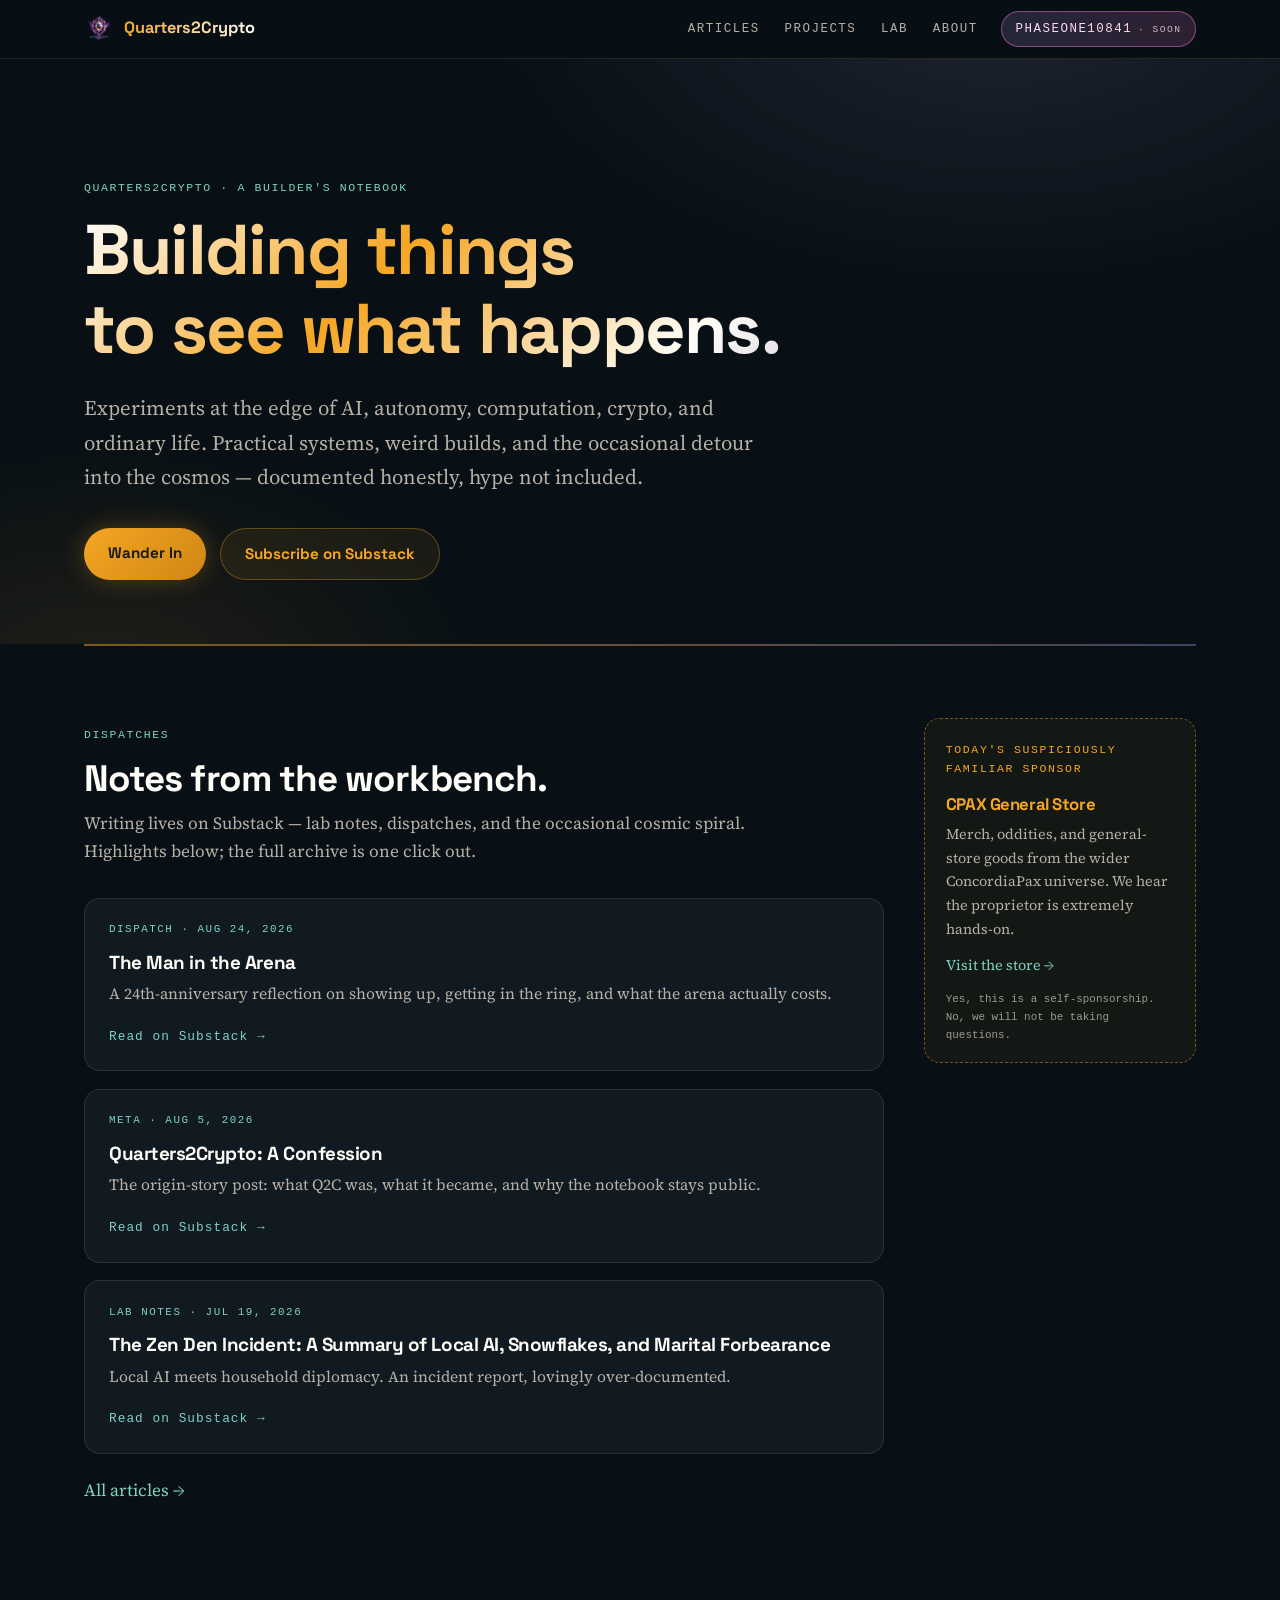
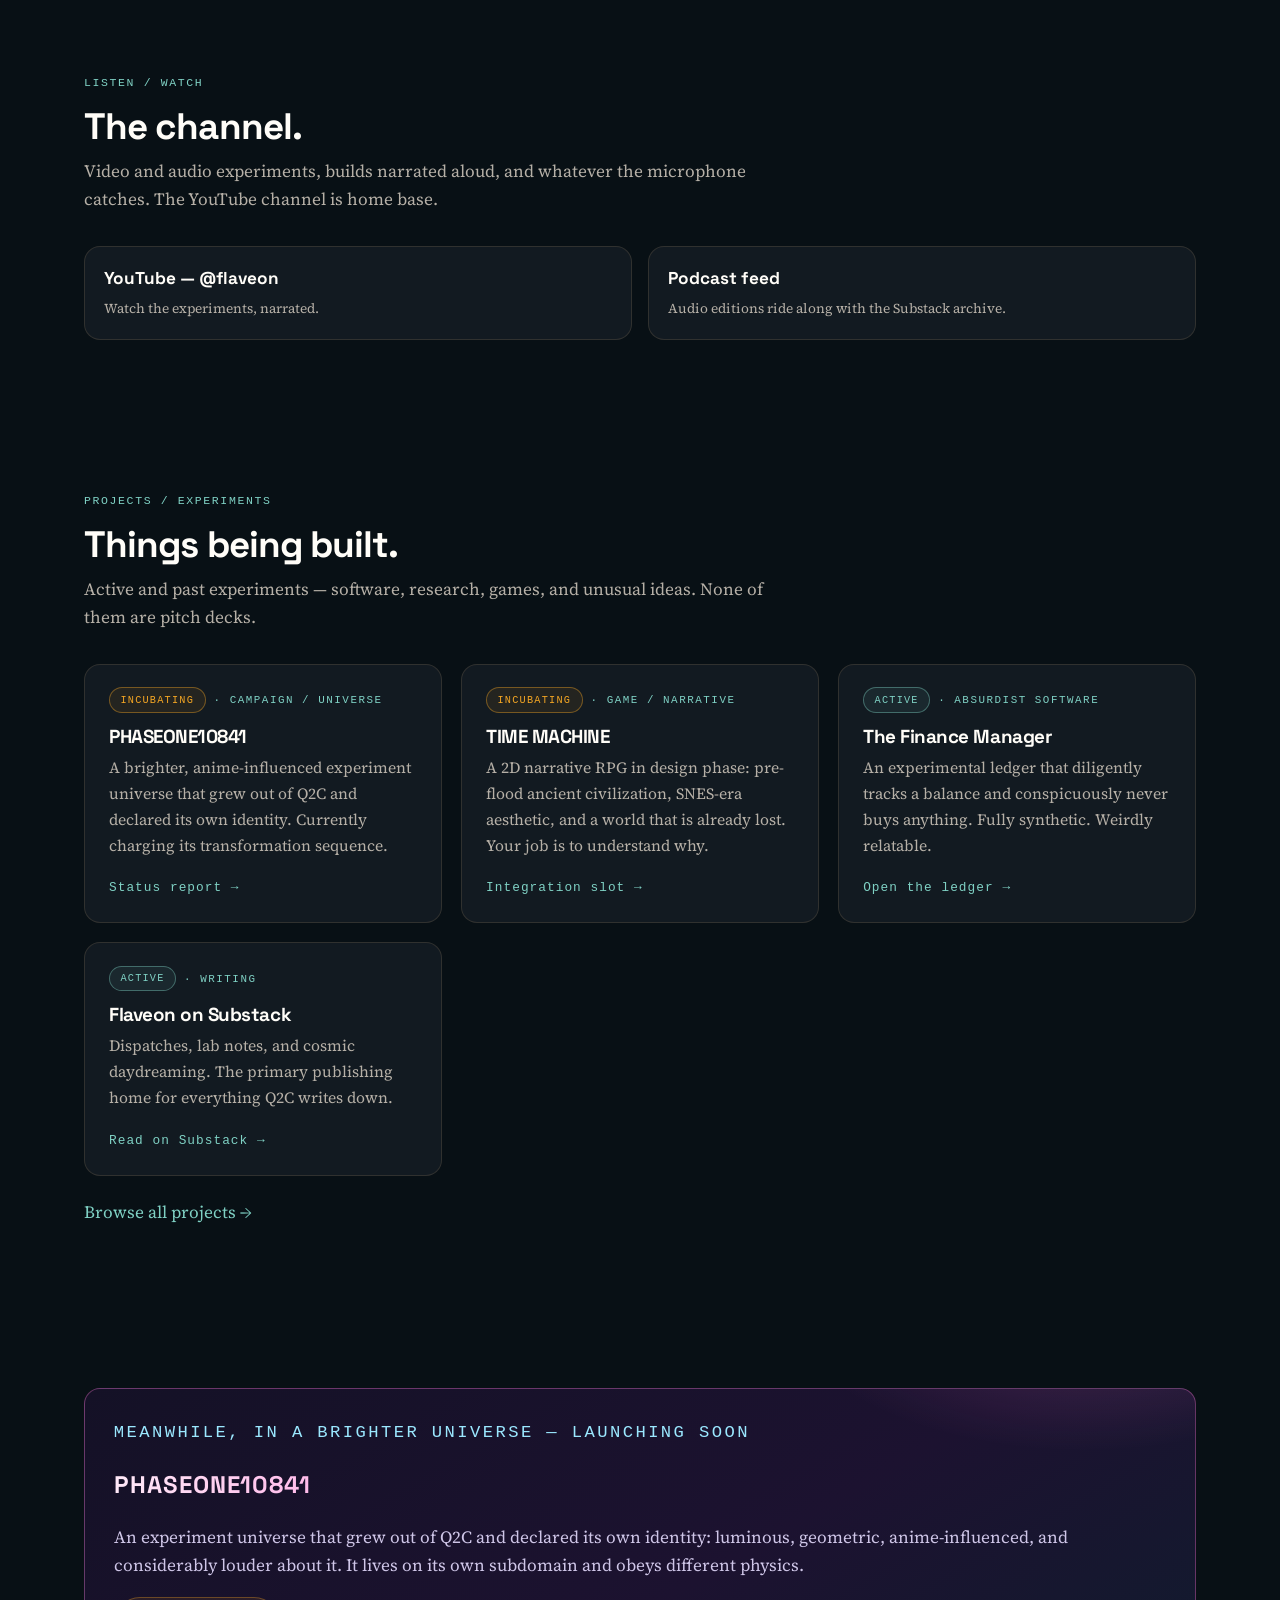
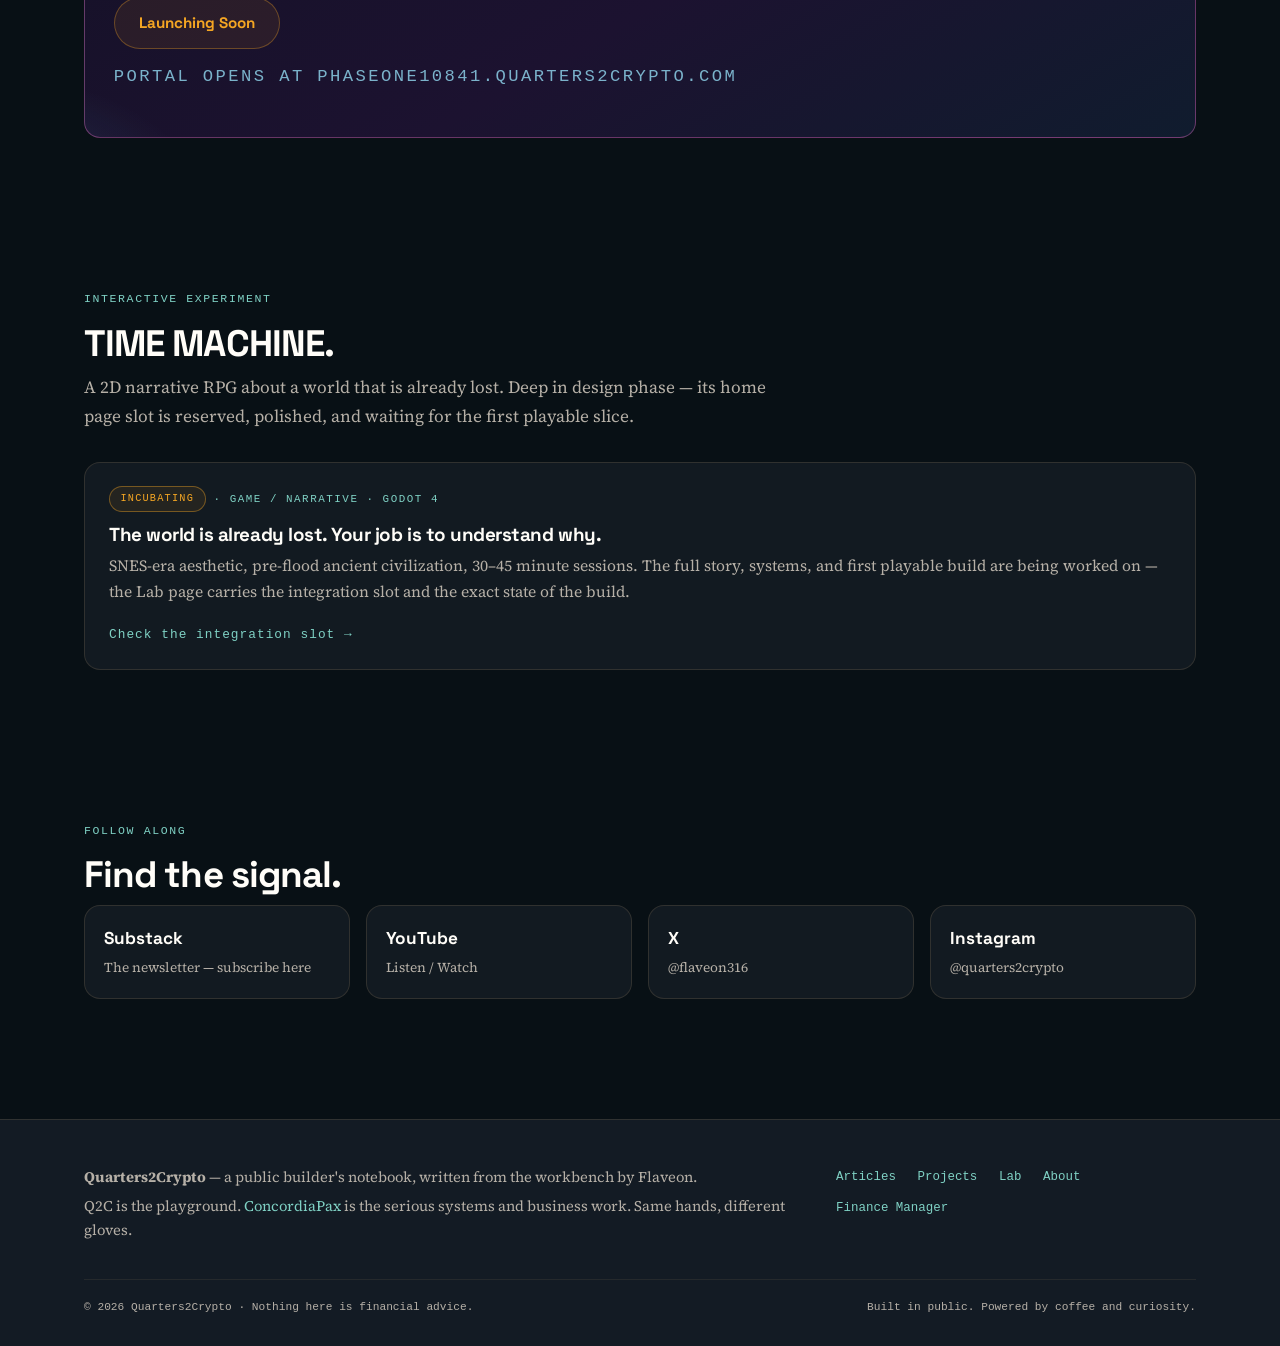
==== commit 6e4f8f2f: "Point podcast feed card at flaveon.substack.com/podcast Co-Authored-By: Claude Code <noreply@anthrop" ====
--- a/index.html
+++ b/index.html
@@ -124,9 +124,9 @@
             <span class="label">YouTube — @flaveon</span>
             <span class="note">Watch the experiments, narrated.</span>
           </a>
-          <a href="https://flaveon.substack.com" target="_blank" rel="noopener">
+          <a href="https://flaveon.substack.com/podcast" target="_blank" rel="noopener">
             <span class="label">Podcast feed</span>
-            <span class="note">Audio versions ride along with the Substack archive.</span>
+            <span class="note">Audio editions ride along with the Substack archive.</span>
           </a>
         </div>
       </div>
--- a/assets/css/site.css
+++ b/assets/css/site.css
@@ -0,0 +1,440 @@
+/* Quarters2Crypto — site layout & components.
+   Built on brand-kit/cpax-q2c-theme.css tokens (authoritative brand). */
+
+/* ---------- Base ---------- */
+* { box-sizing: border-box; }
+
+body {
+  margin: 0;
+  background: var(--cpax-bg-0);
+  color: var(--cpax-text);
+  font-family: var(--cpax-font-body);
+  font-size: 1.075rem;
+  line-height: 1.65;
+  -webkit-font-smoothing: antialiased;
+}
+
+img { max-width: 100%; height: auto; }
+
+h1, h2, h3, h4 {
+  font-family: var(--cpax-font-heading);
+  letter-spacing: -0.025em;
+  line-height: 1.12;
+  color: var(--cpax-white);
+}
+
+a { color: var(--cpax-teal-signal); text-decoration: none; }
+a:hover { color: var(--cpax-gold); }
+
+a:focus-visible,
+button:focus-visible {
+  outline: 2px solid var(--cpax-gold);
+  outline-offset: 3px;
+  border-radius: 4px;
+}
+
+.skip-link {
+  position: absolute;
+  left: -9999px;
+  top: 0;
+  background: var(--cpax-gold);
+  color: var(--cpax-ink);
+  font-family: var(--cpax-font-mono);
+  font-size: 0.8rem;
+  padding: 0.6rem 1rem;
+  z-index: 100;
+}
+.skip-link:focus { left: 0; }
+
+.wrap {
+  max-width: 72rem;
+  margin: 0 auto;
+  padding-inline: 1.25rem;
+}
+
+.eyebrow, .meta, .tag {
+  font-family: var(--cpax-font-mono);
+  letter-spacing: 0.14em;
+  text-transform: uppercase;
+}
+
+.eyebrow {
+  display: inline-block;
+  font-size: 0.72rem;
+  color: var(--cpax-teal-signal);
+  margin-bottom: 0.9rem;
+}
+
+.muted { color: var(--cpax-muted); }
+
+.rule {
+  height: 2px;
+  border: 0;
+  background: var(--cpax-grad-rule);
+  opacity: 0.5;
+  margin-block: 0;
+}
+
+/* ---------- Nav ---------- */
+#nav {
+  position: sticky;
+  top: 0;
+  z-index: 50;
+  background: rgba(8, 16, 21, 0.85);
+  backdrop-filter: blur(14px);
+  border-bottom: 1px solid var(--cpax-border);
+}
+
+#nav .wrap {
+  display: flex;
+  align-items: center;
+  gap: 1.5rem;
+  padding-block: 0.7rem;
+  flex-wrap: wrap;
+}
+
+.brand {
+  display: flex;
+  align-items: center;
+  gap: 0.6rem;
+  font-family: var(--cpax-font-heading);
+  font-weight: 700;
+  font-size: 1.02rem;
+  color: var(--cpax-white);
+}
+
+.brand img { width: 30px; height: 30px; border-radius: 6px; }
+
+.brand .wordmark {
+  background: var(--cpax-grad-wordmark);
+  -webkit-background-clip: text;
+  background-clip: text;
+  -webkit-text-fill-color: transparent;
+}
+
+.nav-links {
+  display: flex;
+  align-items: center;
+  gap: 1.35rem;
+  margin-left: auto;
+  flex-wrap: wrap;
+}
+
+.nav-links a {
+  font-family: var(--cpax-font-mono);
+  font-size: 0.78rem;
+  letter-spacing: 0.12em;
+  text-transform: uppercase;
+  color: var(--cpax-muted);
+  padding: 0.45rem 0.1rem;
+}
+.nav-links a:hover { color: var(--cpax-gold); }
+.nav-links a[aria-current="page"] {
+  color: var(--cpax-gold);
+  border-bottom: 1px solid var(--cpax-gold);
+}
+
+.nav-links a.phaseone-nav {
+  color: #ffd7f0;
+  border: 1px solid rgba(255, 122, 214, 0.45);
+  border-radius: var(--cpax-radius-pill);
+  padding: 0.4rem 0.85rem;
+  background: linear-gradient(120deg, rgba(126, 115, 169, 0.25), rgba(255, 122, 214, 0.16));
+}
+.nav-links a.phaseone-nav:hover { color: #fff; box-shadow: 0 0 18px rgba(255, 122, 214, 0.25); }
+.nav-links a.phaseone-nav .soon {
+  font-size: 0.6rem;
+  opacity: 0.8;
+  margin-left: 0.35rem;
+}
+
+/* ---------- Hero ---------- */
+#hero {
+  padding-block: clamp(3.5rem, 9vw, 7rem) clamp(2.5rem, 6vw, 4rem);
+  background:
+    radial-gradient(52rem 30rem at 78% -12%, rgba(126, 115, 169, 0.20), transparent 62%),
+    radial-gradient(40rem 26rem at 8% 108%, rgba(245, 166, 35, 0.10), transparent 60%),
+    var(--cpax-bg-0);
+}
+
+#hero h1 {
+  font-size: clamp(2.4rem, 6.4vw, 4.4rem);
+  font-weight: 800;
+  margin: 0 0 1.4rem;
+  background: var(--cpax-grad-hero);
+  -webkit-background-clip: text;
+  background-clip: text;
+  -webkit-text-fill-color: transparent;
+}
+
+#hero .lede {
+  max-width: 42rem;
+  font-size: clamp(1.1rem, 2.2vw, 1.3rem);
+  color: var(--cpax-muted);
+  margin: 0 0 2.1rem;
+}
+
+.hero-ctas { display: flex; gap: 0.9rem; flex-wrap: wrap; }
+
+/* ---------- Buttons ---------- */
+.btn {
+  display: inline-block;
+  font-family: var(--cpax-font-heading);
+  font-weight: 700;
+  font-size: 0.95rem;
+  padding: 0.78rem 1.5rem;
+  border-radius: var(--cpax-radius-pill);
+  transition: transform 0.15s ease, box-shadow 0.15s ease;
+}
+.btn:hover { transform: translateY(-1px); }
+
+.btn-primary {
+  background: var(--cpax-grad-cta);
+  color: var(--cpax-ink) !important;
+  box-shadow: var(--cpax-glow-gold);
+}
+
+.btn-secondary {
+  background: rgba(245, 166, 35, 0.08);
+  color: var(--cpax-gold);
+  border: 1px solid rgba(245, 166, 35, 0.32);
+}
+
+/* ---------- Sections ---------- */
+section.block { padding-block: clamp(2.6rem, 6vw, 4.5rem); }
+
+.section-head h2 {
+  font-size: clamp(1.6rem, 3.4vw, 2.3rem);
+  margin: 0 0 0.6rem;
+}
+.section-head p { max-width: 44rem; color: var(--cpax-muted); margin: 0 0 2rem; }
+
+/* ---------- With-sidebar layout (sponsor) ---------- */
+.with-sidebar {
+  display: grid;
+  grid-template-columns: minmax(0, 1fr) 17rem;
+  gap: 2.5rem;
+  align-items: start;
+}
+
+/* ---------- Cards ---------- */
+.card-list { display: grid; gap: 1.1rem; }
+
+.card {
+  background: var(--cpax-card);
+  border: 1px solid var(--cpax-border);
+  border-radius: var(--cpax-radius-card);
+  padding: 1.4rem 1.5rem;
+}
+
+.card h3 {
+  margin: 0.25rem 0 0.5rem;
+  font-size: 1.18rem;
+}
+.card h3 a { color: inherit; }
+.card h3 a:hover { color: var(--cpax-gold); }
+
+.card p { margin: 0 0 0.8rem; color: var(--cpax-muted); font-size: 0.98rem; }
+.card p:last-child { margin-bottom: 0; }
+
+.card .meta {
+  font-size: 0.68rem;
+  color: var(--cpax-teal-signal);
+}
+
+.card .card-link {
+  font-family: var(--cpax-font-mono);
+  font-size: 0.8rem;
+  letter-spacing: 0.08em;
+}
+
+/* Status pills */
+.pill {
+  display: inline-block;
+  font-family: var(--cpax-font-mono);
+  font-size: 0.64rem;
+  letter-spacing: 0.12em;
+  text-transform: uppercase;
+  padding: 0.22rem 0.65rem;
+  border-radius: var(--cpax-radius-pill);
+  border: 1px solid;
+}
+.pill-active      { color: var(--cpax-teal-signal); border-color: rgba(127, 209, 196, 0.4); background: rgba(127, 209, 196, 0.08); }
+.pill-incubating  { color: var(--cpax-gold);        border-color: rgba(245, 166, 35, 0.4);  background: rgba(245, 166, 35, 0.08); }
+.pill-paused      { color: var(--cpax-violet-smoke); border-color: rgba(126, 115, 169, 0.45); background: rgba(126, 115, 169, 0.08); }
+.pill-shipped     { color: var(--cpax-indigo-fog);  border-color: rgba(137, 167, 199, 0.4); background: rgba(137, 167, 199, 0.08); }
+.pill-archived    { color: var(--cpax-muted);       border-color: rgba(182, 176, 167, 0.3); background: rgba(182, 176, 167, 0.05); }
+
+/* Project grid */
+.project-grid {
+  display: grid;
+  grid-template-columns: repeat(auto-fill, minmax(min(17rem, 100%), 1fr));
+  gap: 1.2rem;
+}
+
+/* ---------- PHASEONE (another universe bleeding in) ---------- */
+.phaseone-card {
+  position: relative;
+  overflow: hidden;
+  border: 1px solid rgba(255, 122, 214, 0.35);
+  border-radius: var(--cpax-radius-card);
+  padding: 1.8rem;
+  background:
+    radial-gradient(30rem 16rem at 90% -30%, rgba(255, 122, 214, 0.22), transparent 65%),
+    radial-gradient(24rem 14rem at -10% 120%, rgba(96, 214, 255, 0.18), transparent 60%),
+    linear-gradient(150deg, #141126 0%, #1c1230 55%, #101c2e 100%);
+}
+
+.phaseone-card h3 {
+  font-size: 1.5rem;
+  letter-spacing: 0.04em;
+  background: linear-gradient(95deg, #ffe9f8, #ff7ad6 45%, #60d6ff);
+  -webkit-background-clip: text;
+  background-clip: text;
+  -webkit-text-fill-color: transparent;
+}
+
+.phaseone-card .meta { color: #9be8ff; }
+.phaseone-card p { color: #cfc6e8; }
+
+/* ---------- Sponsor ---------- */
+.sponsor-module {
+  position: sticky;
+  top: 5rem;
+  border: 1px dashed rgba(245, 166, 35, 0.45);
+  border-radius: var(--cpax-radius-card);
+  background: rgba(245, 166, 35, 0.05);
+  padding: 1.3rem 1.3rem 1.1rem;
+}
+
+.sponsor-module h3 {
+  margin: 0.2rem 0 0.55rem;
+  font-size: 1.05rem;
+  color: var(--cpax-gold);
+}
+.sponsor-module p { font-size: 0.9rem; color: var(--cpax-muted); margin: 0 0 0.8rem; }
+.sponsor-module .fine-print {
+  font-family: var(--cpax-font-mono);
+  font-size: 0.68rem;
+  color: var(--cpax-muted);
+  opacity: 0.85;
+  margin-bottom: 0;
+}
+
+/* ---------- Social strip ---------- */
+.social-strip {
+  display: grid;
+  grid-template-columns: repeat(auto-fit, minmax(min(13rem, 100%), 1fr));
+  gap: 1rem;
+}
+.social-strip a {
+  display: block;
+  background: var(--cpax-card);
+  border: 1px solid var(--cpax-border);
+  border-radius: var(--cpax-radius-card);
+  padding: 1.1rem 1.2rem;
+  color: var(--cpax-text);
+}
+.social-strip a:hover { border-color: rgba(245, 166, 35, 0.45); }
+.social-strip .label {
+  display: block;
+  font-family: var(--cpax-font-heading);
+  font-weight: 700;
+  color: var(--cpax-white);
+}
+.social-strip .note { font-size: 0.85rem; color: var(--cpax-muted); }
+
+/* ---------- Footer ---------- */
+footer {
+  border-top: 1px solid var(--cpax-border);
+  margin-top: 3rem;
+  padding-block: 2.5rem 2rem;
+  background: var(--cpax-bg-1);
+}
+
+footer .grid {
+  display: grid;
+  grid-template-columns: minmax(0, 2fr) minmax(0, 1fr);
+  gap: 2rem;
+}
+
+footer p { color: var(--cpax-muted); font-size: 0.92rem; margin: 0.3rem 0; }
+footer nav a {
+  display: inline-block;
+  font-family: var(--cpax-font-mono);
+  font-size: 0.78rem;
+  margin-right: 1.1rem;
+  padding-block: 0.2rem;
+}
+
+.foot-bottom {
+  display: flex;
+  justify-content: space-between;
+  gap: 1rem;
+  flex-wrap: wrap;
+  margin-top: 2rem;
+  padding-top: 1.1rem;
+  border-top: 1px solid rgba(166, 142, 102, 0.12);
+  font-family: var(--cpax-font-mono);
+  font-size: 0.7rem;
+  color: var(--cpax-muted);
+}
+
+/* ---------- Finance manager demo ---------- */
+.ledger {
+  font-family: var(--cpax-font-mono);
+  background: #0b141b;
+  border: 1px solid var(--cpax-border);
+  border-radius: var(--cpax-radius-card);
+  padding: 1.5rem;
+  font-size: 0.92rem;
+}
+.ledger .balance {
+  font-size: clamp(1.8rem, 5vw, 2.8rem);
+  color: var(--cpax-teal-signal);
+  font-variant-numeric: tabular-nums;
+}
+.ledger table { width: 100%; border-collapse: collapse; margin-top: 1rem; }
+.ledger th, .ledger td {
+  text-align: left;
+  padding: 0.55rem 0.4rem;
+  border-bottom: 1px solid rgba(166, 142, 102, 0.14);
+  font-size: 0.8rem;
+}
+.ledger th { color: var(--cpax-muted); letter-spacing: 0.1em; text-transform: uppercase; font-weight: 500; }
+
+/* ---------- Iframe teasers ---------- */
+.frame-teaser {
+  border: 1px solid var(--cpax-border);
+  border-radius: var(--cpax-radius-card);
+  overflow: hidden;
+  background: #000;
+}
+.frame-teaser iframe { display: block; width: 100%; aspect-ratio: 16 / 9; border: 0; }
+
+/* ---------- Utility ---------- */
+.note-box {
+  border-left: 3px solid var(--cpax-gold);
+  background: rgba(245, 166, 35, 0.06);
+  padding: 1rem 1.2rem;
+  border-radius: 0 var(--cpax-radius-card) var(--cpax-radius-card) 0;
+  color: var(--cpax-muted);
+  font-size: 0.95rem;
+}
+
+/* ---------- Responsive ---------- */
+@media (max-width: 56rem) {
+  .with-sidebar { grid-template-columns: 1fr; }
+  .sponsor-module { position: static; }
+  footer .grid { grid-template-columns: 1fr; }
+  #nav .wrap { gap: 0.8rem; }
+  .nav-links { gap: 0.9rem; margin-left: 0; }
+}
+
+/* ---------- Reduced motion ---------- */
+@media (prefers-reduced-motion: reduce) {
+  *, *::before, *::after {
+    transition: none !important;
+    animation: none !important;
+  }
+}
